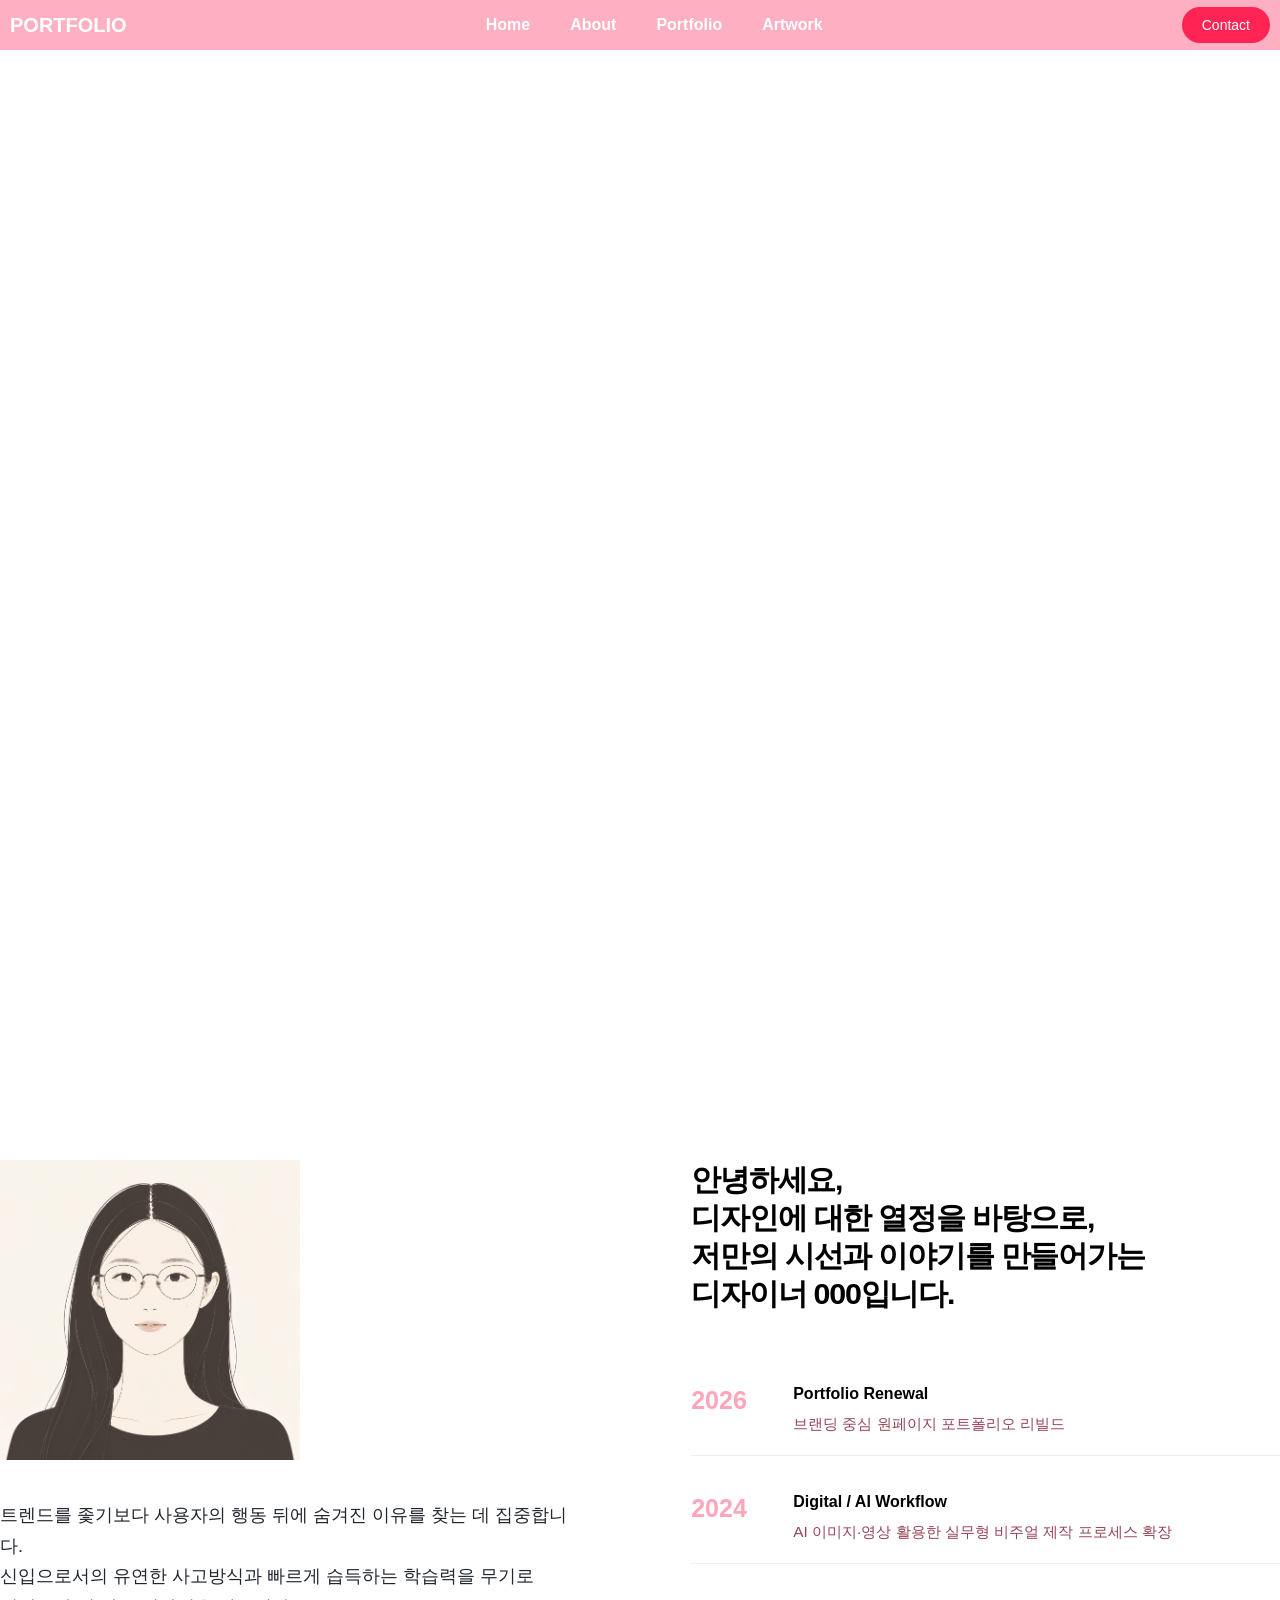
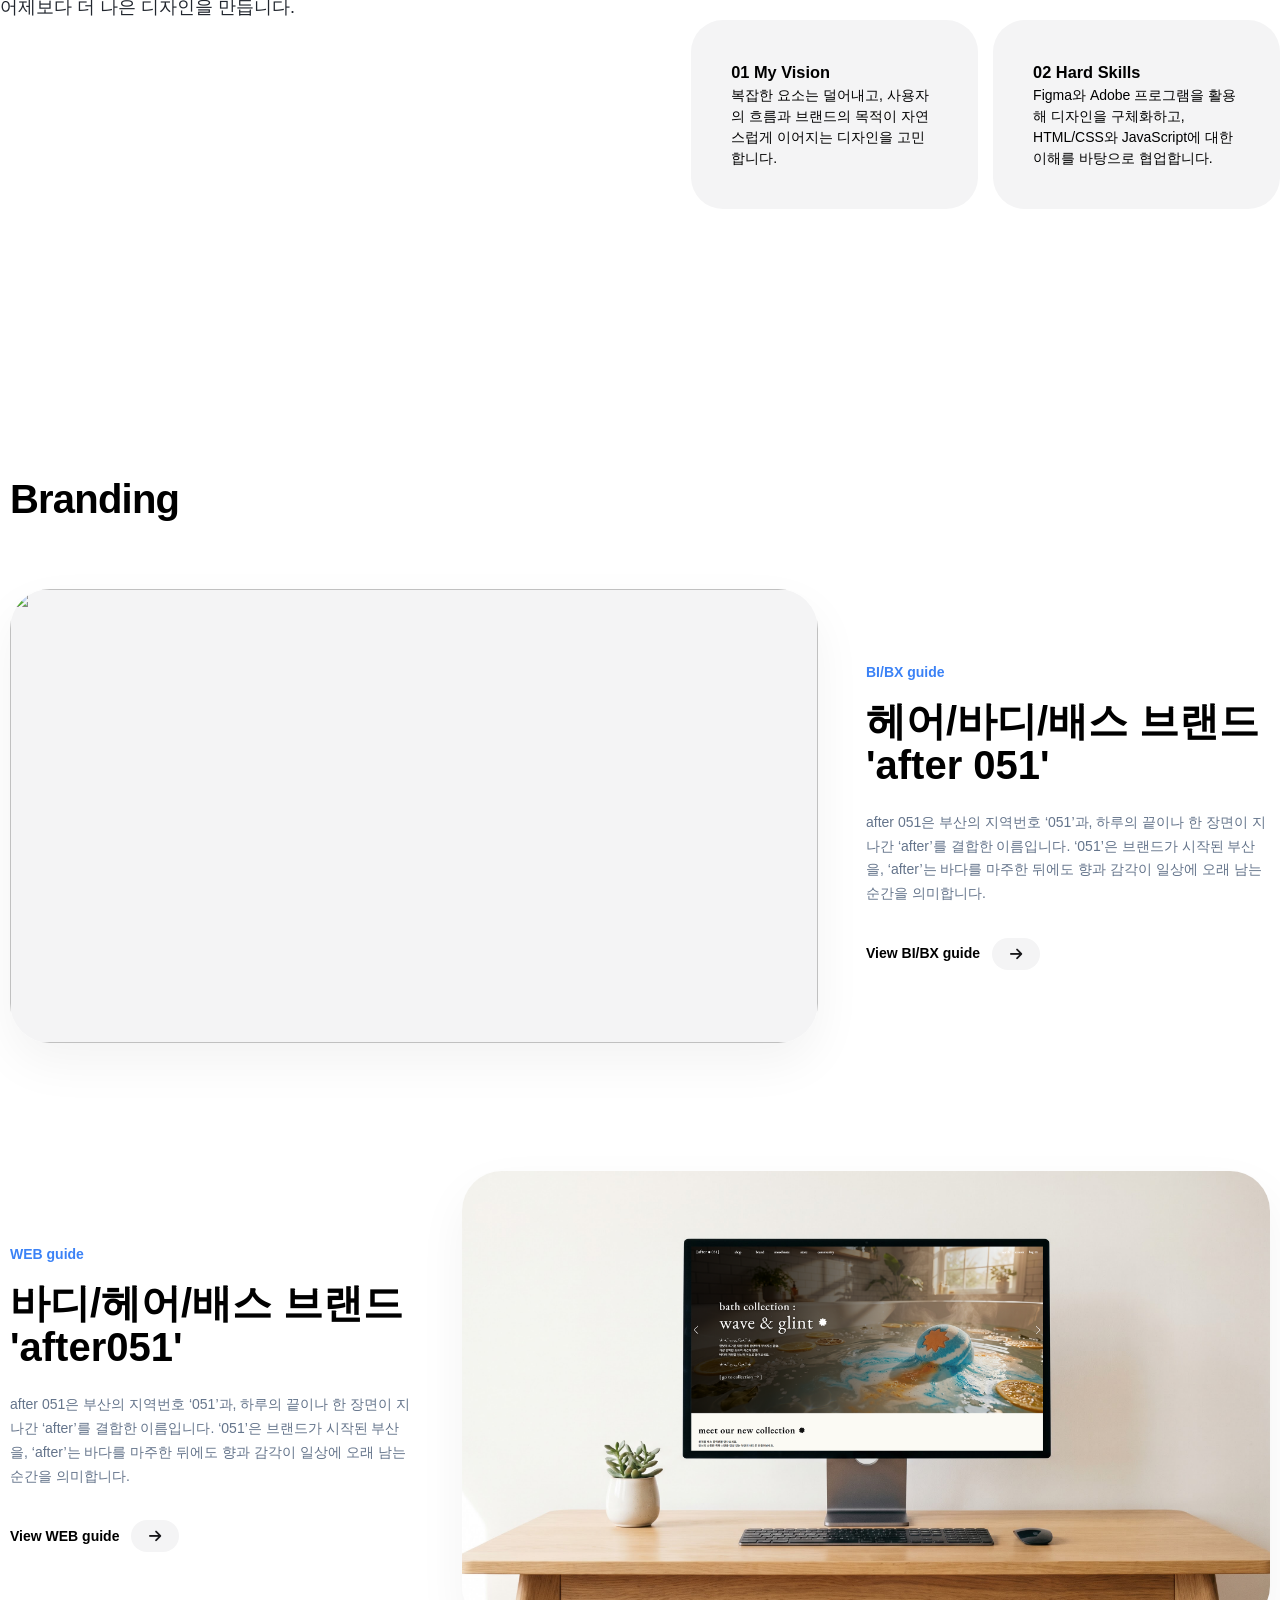
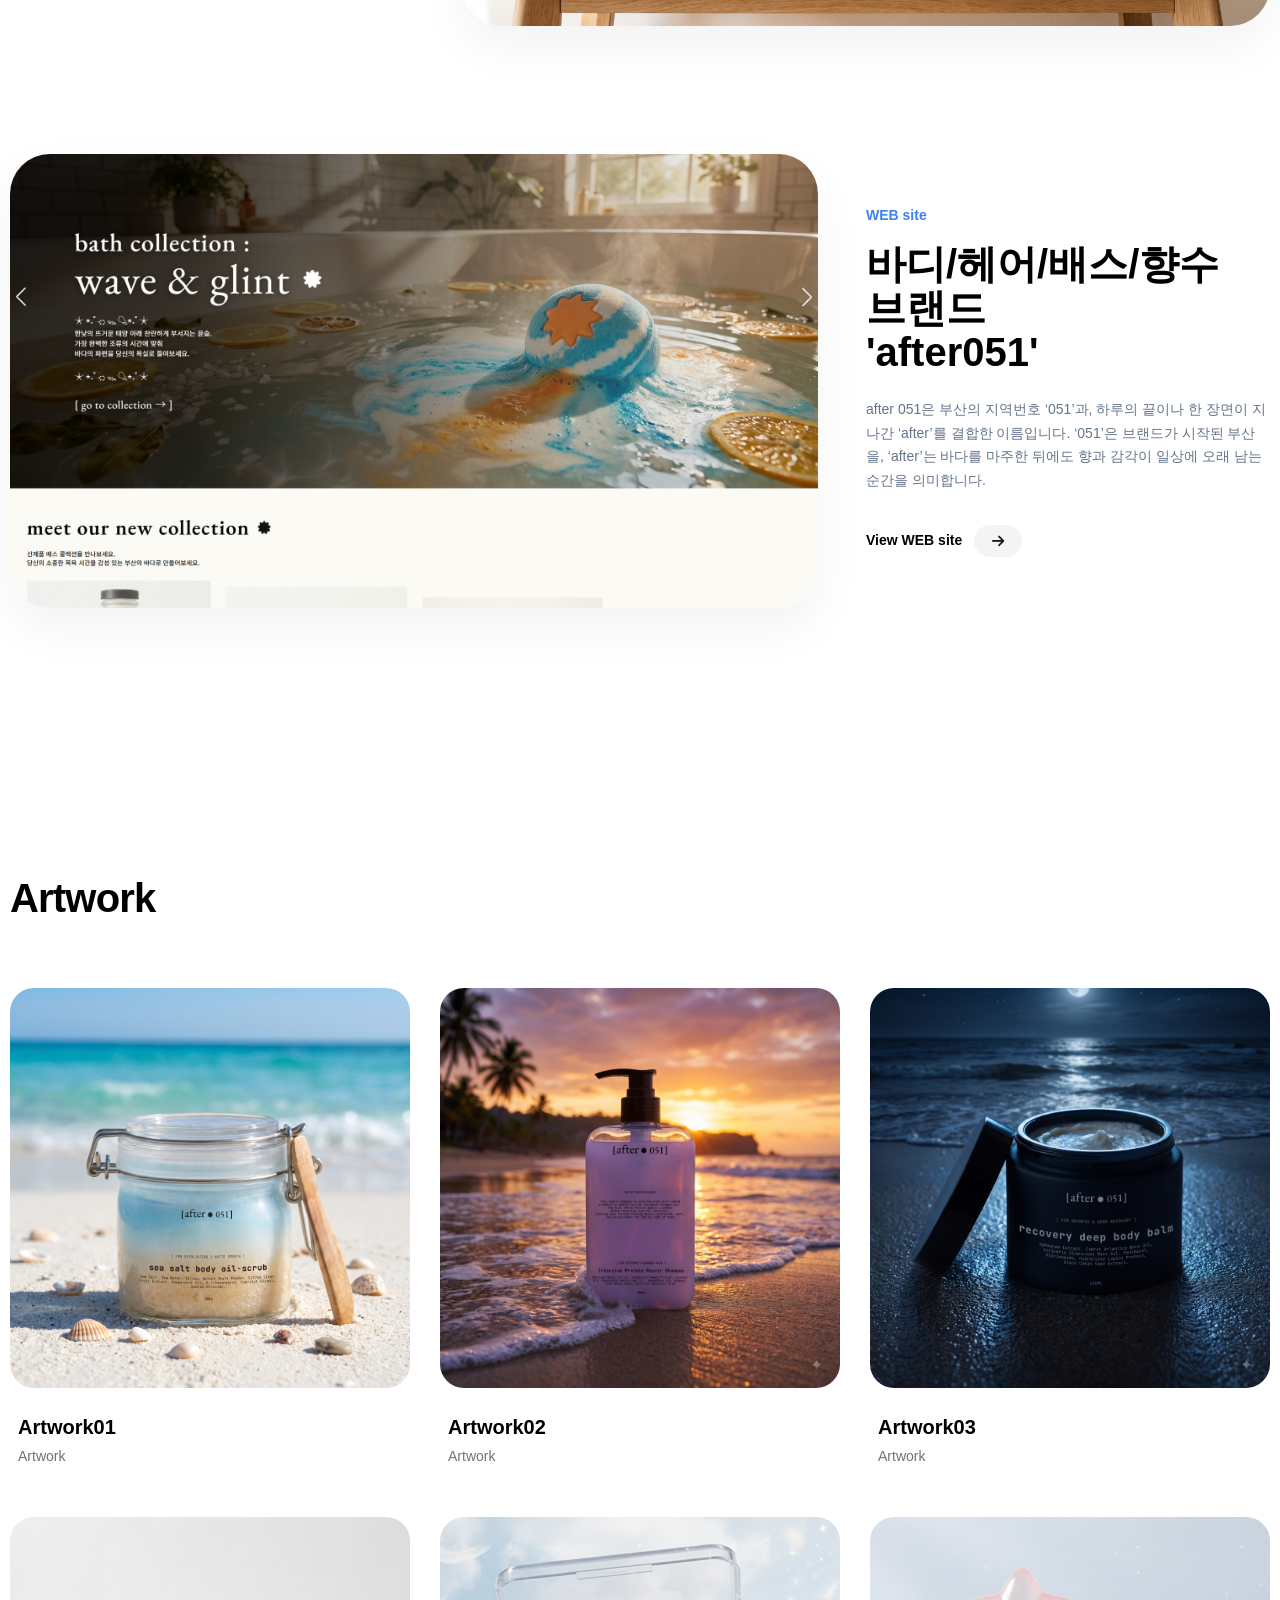
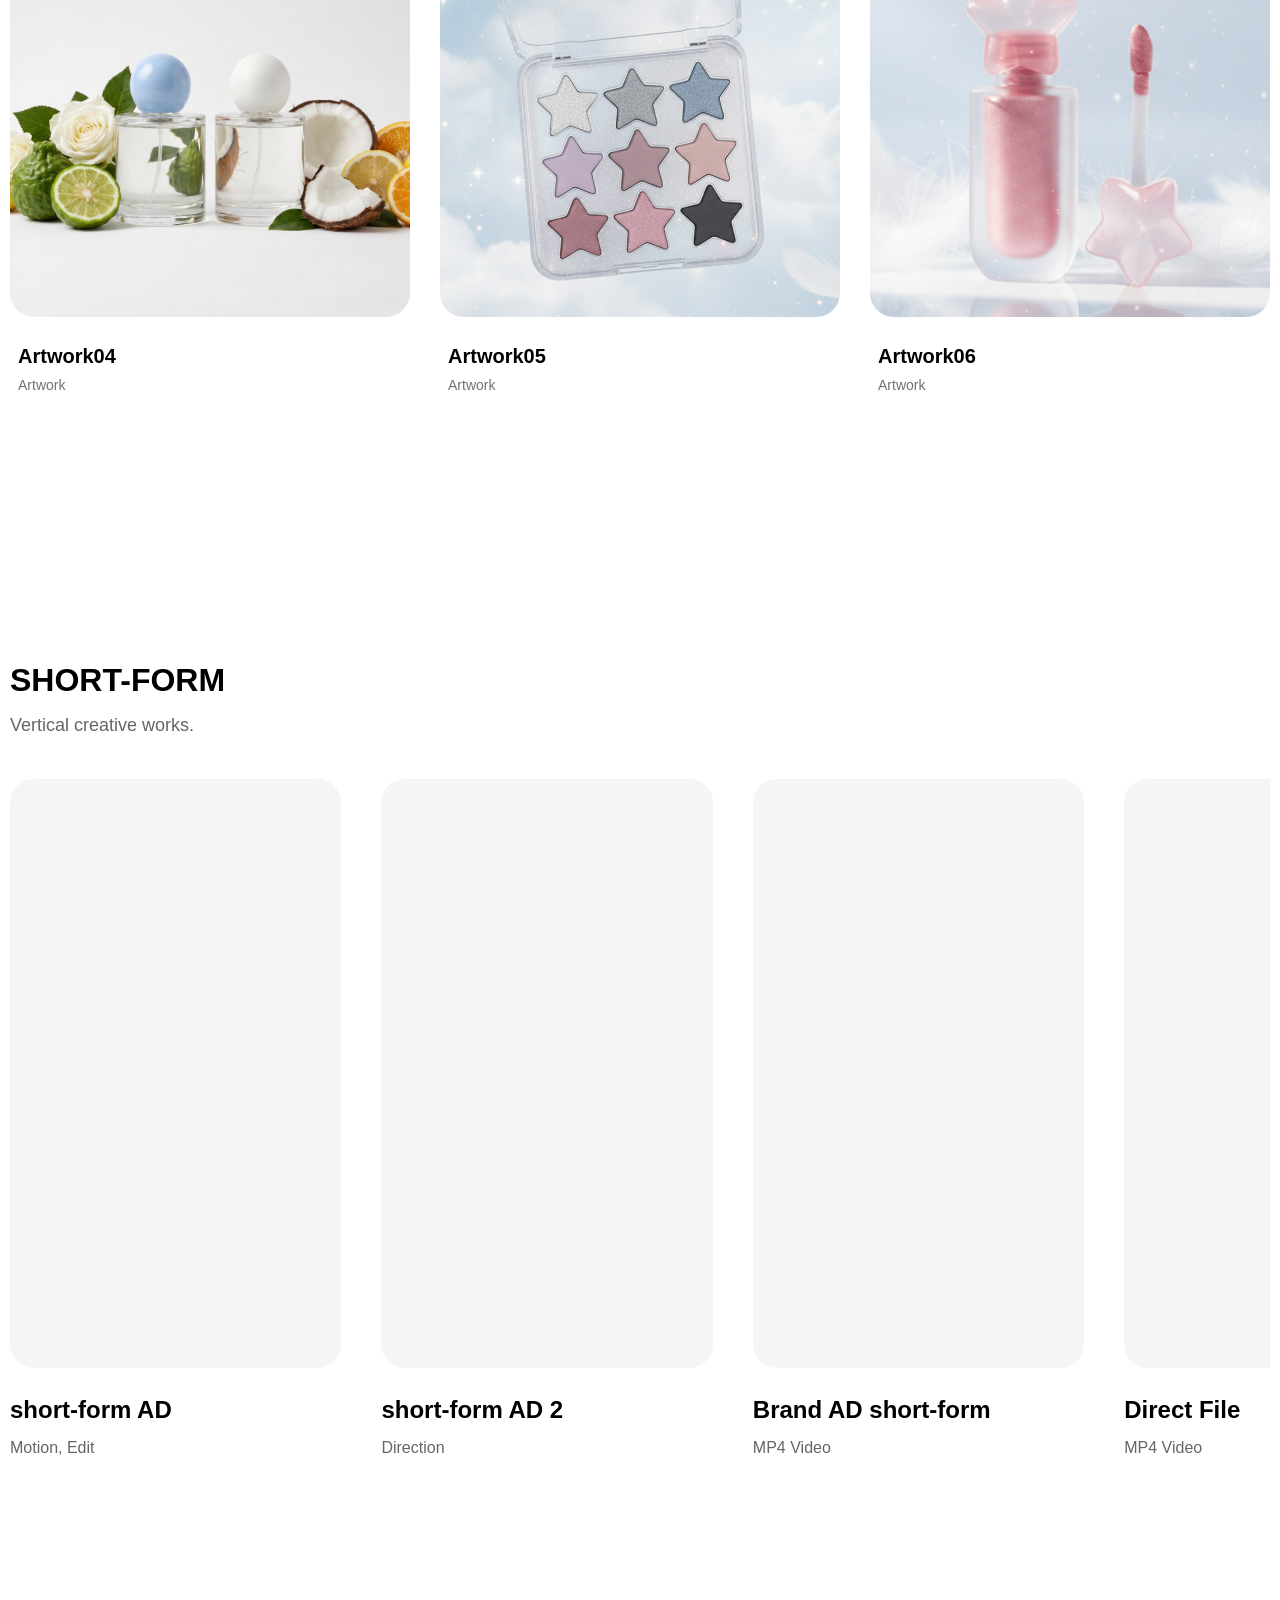
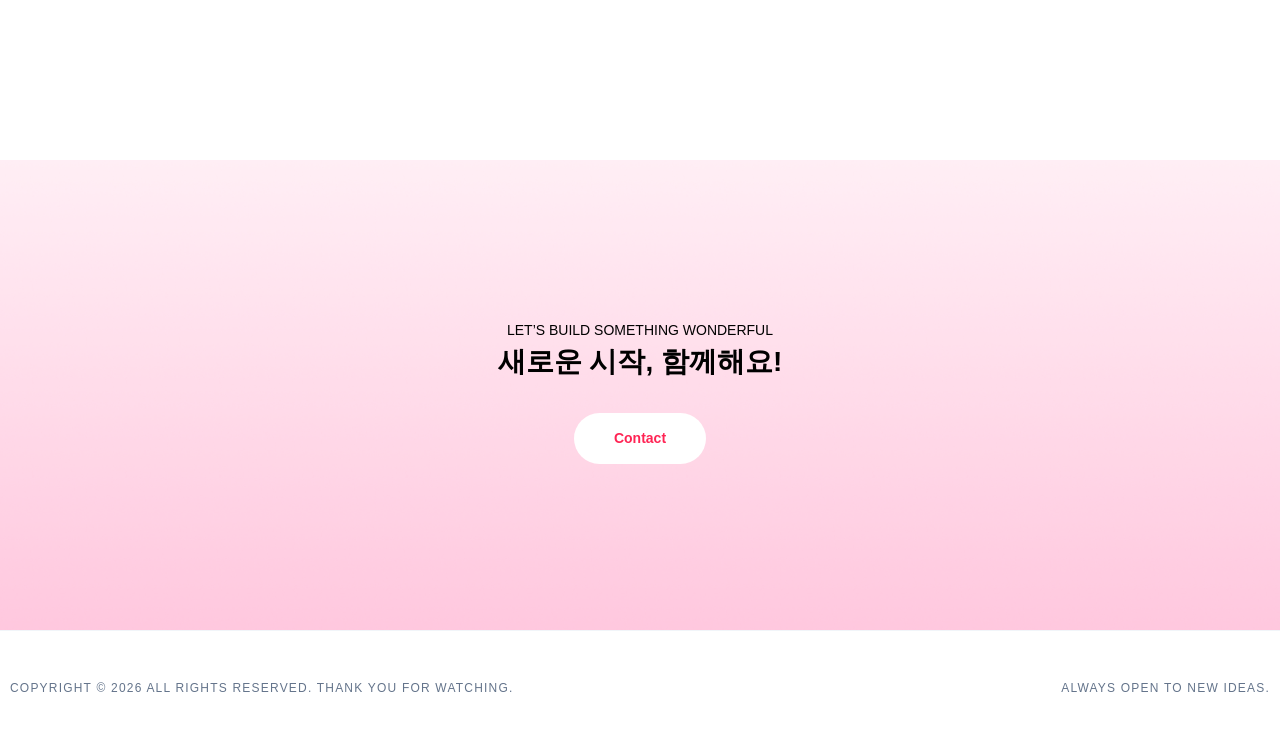
==== index.html @ 35b6b13a "0807-2" ====
<!DOCTYPE html>
<html lang="ko">

<head>
    <meta charset="UTF-8">
    <meta name="viewport" content="width=device-width, initial-scale=1.0">
    <title>Portfolio</title>

    <!-- CountUp -->
    <script src="https://cdnjs.cloudflare.com/ajax/libs/countup.js/2.6.2/countUp.umd.js"></script>

    <!-- Font Awesome for icons -->
    <link href="https://cdnjs.cloudflare.com/ajax/libs/font-awesome/6.0.0/css/all.min.css" rel="stylesheet">

    <!-- Swiper CSS -->
    <link rel="stylesheet" href="https://cdn.jsdelivr.net/npm/swiper@11/swiper-bundle.min.css" />

    <!-- AOS -->
    <link rel="stylesheet" href="https://unpkg.com/aos@next/dist/aos.css" />

    <link rel="stylesheet" href="css/style.css">

    <!-- favicon -->
    <link rel="shortcut icon" href="images/favicon.svg" type="image/x-icon">
</head>

<body>

    <!-- header -->
    <header>
        <div class="inner header_wrap">
            <div class="logo">PORTFOLIO</div>
            <nav>
                <ul>
                    <li><a href="#home">Home</a></li>
                    <li><a href="#about">About</a></li>
                    <li><a href="#projects">Portfolio</a></li>
                    <li><a href="#artwork">Artwork</a></li>
                </ul>
            </nav>
            <div class="contact-btn"><a href="#contact">Contact</a></div>
            <div class="menu-toggle" id="mobile-menu-btn">
                <span></span>
                <span></span>
                <span></span>
            </div>
        </div>
    </header>

    <!-- mobile nav -->
    <div class="mobile-nav" id="mobile-nav">
        <div class="mobile-close-btn" id="mobile-close-btn">X</div>
        <ul>
            <li><a href="#home">Home</a></li>
            <li><a href="#about">About</a></li>
            <li><a href="#projects">Portfolio</a></li>
            <li><a href="#artwork">Artwork</a></li>
            <li><a href="#contact">Contact</a></li>
        </ul>
    </div>

    <!-- main banner 영상 -->
    <main>
        <section class="main_banner">
            <video class="bg_video" src="./video/banner_video.mp4" autoplay muted loop playsinline></video>


        </section>
    </main>

    <div class="container">

        <!-- About -->
        <section id="about">
            <div class="grid-2">

                <!-- 왼쪽 -->
                <div class="about-left">
                    <div class="about-me">
                        <img src="./images/profilepic.png" alt="">
                    </div>

                    <p class="about-desc">
                        트렌드를 좇기보다 사용자의 행동 뒤에 숨겨진 이유를 찾는 데 집중합니다. <br>
                        신입으로서의 유연한 사고방식과 빠르게 습득하는 학습력을 무기로 <br>
                        어제보다 더 나은 디자인을 만듭니다.
                    </p>
                </div>

                <!-- 오른쪽 -->
                <div class="about-right">
                    <h3 class="about-title">
                        안녕하세요,<br>
                        디자인에 대한 열정을 바탕으로,<br>
                        저만의 시선과 이야기를 만들어가는<br>
                        디자이너 000입니다.
                    </h3>

                    <div class="timeline">
                        <div class="timeline-item">
                            <div class="timeline-year">2026</div>

                            <div class="timeline-role">
                                <strong>Portfolio Renewal</strong>
                                <span>브랜딩 중심 원페이지 포트폴리오 리빌드</span>
                            </div>
                        </div>

                        <div class="timeline-item">
                            <div class="timeline-year">2024</div>

                            <div class="timeline-role">
                                <strong>Digital / AI Workflow</strong>
                                <span>AI 이미지·영상 활용한 실무형 비주얼 제작 프로세스 확장</span>
                            </div>
                        </div>
                    </div>

                    <div class="info-card-wrap">
                        <article class="info-card">
                            <h3>
                                <span class="card-num">01</span>
                                My Vision
                            </h3>

                            <p>
                                복잡한 요소는 덜어내고, 사용자의 흐름과
                                브랜드의 목적이 자연스럽게 이어지는 디자인을 고민합니다.
                            </p>
                        </article>

                        <article class="info-card">
                            <h3>
                                <span class="card-num">02</span>
                                Hard Skills
                            </h3>

                            <p>
                                Figma와 Adobe 프로그램을 활용해 디자인을 구체화하고,
                                HTML/CSS와 JavaScript에 대한 이해를 바탕으로 협업합니다.
                            </p>
                        </article>
                    </div>

                </div>
            </div>
        </section>


        <!-- 프로젝트 -->
        <section id="projects">
            <div class="inner">
                <div class="title">
                    <h1>Branding</h1>
                </div>

                <div class="project-list">
                    <!-- Project 1 -->
                    <div class="project-item reveal" data-aos="fade-right">
                        <div class="project-thumb">
                            <div class="thumb-inner">
                                <!-- 프로젝트 썸네일 이미지/영상 -->
                                <!-- <img src="./images/bibx.png" alt="brand"> -->
                                <img src="./images/pdfsample.png" alt="">
                            </div>
                        </div>
                        <div class="project-info">
                            <span>BI/BX guide</span>
                            <h3>헤어/바디/배스 브랜드<br>'after 051'</h3>
                            <p>after 051은 부산의 지역번호 ‘051’과, 하루의 끝이나 한 장면이 지나간 ‘after’를 결합한 이름입니다.
                                ‘051’은 브랜드가 시작된 부산을, ‘after’는 바다를 마주한 뒤에도 향과 감각이 일상에 오래 남는 순간을 의미합니다.</p>
                            <a href="#" class="btn-view">
                                View BI/BX guide
                                <div class="arrow-button">
                                    <i class="fa-solid fa-arrow-right"></i>
                                </div>
                            </a>
                        </div>
                    </div>

                    <!-- Project 2 -->
                    <div class="project-item reverse reveal" data-aos="fade-left">
                        <div class="project-info">
                            <span>WEB guide</span>
                            <h3>바디/헤어/배스 브랜드<br>'after051'</h3>
                            <p>after 051은 부산의 지역번호 ‘051’과, 하루의 끝이나 한 장면이 지나간 ‘after’를 결합한 이름입니다.
                                ‘051’은 브랜드가 시작된 부산을, ‘after’는 바다를 마주한 뒤에도 향과 감각이 일상에 오래 남는 순간을 의미합니다.</p>
                            <a href="#" class="btn-view">
                                View WEB guide
                                <div class="arrow-button">
                                    <i class="fa-solid fa-arrow-right"></i>
                                </div>
                            </a>
                        </div>
                        <div class="project-thumb">
                            <div class="thumb-inner">
                                <!-- 프로젝트 썸네일 이미지 -->
                                <img src="./images/websample.png" alt="brand">
                            </div>
                        </div>
                    </div>

                    <!-- Project 3 -->
                    <div class="project-item reveal" data-aos="fade-right">
                        <div class="project-thumb">
                            <div class="thumb-inner">
                                <!-- 프로젝트 썸네일 이미지 -->
                                <img src="./images/websample2.png" alt="brand">
                            </div>
                        </div>
                        <div class="project-info">
                            <span>WEB site</span>
                            <h3>바디/헤어/배스/향수 브랜드<br>'after051'</h3>
                            <p>after 051은 부산의 지역번호 ‘051’과, 하루의 끝이나 한 장면이 지나간 ‘after’를 결합한 이름입니다.
                                ‘051’은 브랜드가 시작된 부산을, ‘after’는 바다를 마주한 뒤에도 향과 감각이 일상에 오래 남는 순간을 의미합니다.</p>
                            <a href="#" class="btn-view">
                                View WEB site
                                <div class="arrow-button">
                                    <i class="fa-solid fa-arrow-right"></i>
                                </div>
                            </a>
                        </div>
                    </div>
                </div>
            </div>
        </section>

        <!-- 아트워크 -->
        <section id="artwork">
            <div class="inner">
                <!-- title -->
                <div class="title">
                    <h1>Artwork</h1>
                </div>

                <!-- Portfolio Grid -->
                <div class="portfolio-grid" data-aos="fade-up">

                    <!-- Item 1: -->
                    <a href="#" class="portfolio-item">
                        <div class="card-visual" style="background: #f4f4f5;">
                            <!-- 아트웍 이미지 -->
                            <img src="./images/artwork1.jpeg" alt="">
                        </div>
                        <div class="card-info">
                            <div class="info-text">
                                <h3>Artwork01</h3>
                                <p>Artwork</p>
                            </div>
                            <!-- <div class="arrow-button">
                                <i class="fa-solid fa-arrow-right"></i>
                            </div> -->
                            <div class="skill-icon">
                            </div>
                        </div>
                    </a>

                    <!-- Item 2: -->
                    <a href="#" class="portfolio-item">
                        <div class="card-visual" style="background: #f4f4f5;">
                            <!-- 아트웍 이미지 -->
                            <img src="./images/artwork2.jpeg" alt="">
                        </div>
                        <div class="card-info">
                            <div class="info-text">
                                <h3>Artwork02</h3>
                                <p>Artwork</p>
                            </div>
                            <!-- <div class="arrow-button">
                                <i class="fa-solid fa-arrow-right"></i>
                            </div> -->
                            <div class="skill-icon">
                            </div>
                        </div>
                    </a>

                    <!-- Item 3: -->
                    <a href="#" class="portfolio-item">
                        <div class="card-visual" style="background: #f4f4f5;">
                            <!-- 아트웍 이미지 -->
                            <img src="./images/artwork3.jpeg" alt="">
                        </div>
                        <div class="card-info">
                            <div class="info-text">
                                <h3>Artwork03</h3>
                                <p>Artwork</p>
                            </div>
                            <!-- <div class="arrow-button">
                                <i class="fa-solid fa-arrow-right"></i>
                            </div> -->
                            <div class="skill-icon">
                            </div>
                        </div>
                    </a>

                    <!-- Item 4: Logotypes & Marks -->
                    <a href="#" class="portfolio-item">
                        <div class="card-visual" style="background: #f4f4f5;">
                            <!-- 아트웍 이미지 -->
                            <img src="./images/artwork4.jpeg" alt="">
                        </div>
                        <div class="card-info">
                            <div class="info-text">
                                <h3>Artwork04</h3>
                                <p>Artwork</p>
                            </div>
                            <!-- <div class="arrow-button">
                                <i class="fa-solid fa-arrow-right"></i>
                            </div> -->
                            <div class="skill-icon">
                            </div>
                        </div>
                    </a>

                    <!-- Item 5: Project 05 -->
                    <a href="#" class="portfolio-item">
                        <div class="card-visual" style="background: #f4f4f5;">
                            <!-- 아트웍 이미지 -->
                            <img src="./images/best02.jpg" alt="">
                        </div>
                        <div class="card-info">
                            <div class="info-text">
                                <h3>Artwork05</h3>
                                <p>Artwork</p>
                            </div>
                            <!-- <div class="arrow-button">
                                <i class="fa-solid fa-arrow-right"></i>
                            </div> -->
                            <div class="skill-icon">
                            </div>
                        </div>
                    </a>

                    <!-- Item 6: Project 06 -->
                    <a href="#" class="portfolio-item">
                        <div class="card-visual" style="background: #f4f4f5;">
                            <!-- 아트웍 이미지 -->
                            <img src="./images/best03.jpg" alt="">
                        </div>
                        <div class="card-info">
                            <div class="info-text">
                                <h3>Artwork06</h3>
                                <p>Artwork</p>
                            </div>
                            <!-- <div class="arrow-button">
                                <i class="fa-solid fa-arrow-right"></i>
                            </div> -->
                            <div class="skill-icon">
                            </div>
                        </div>
                    </a>
                </div>
            </div>
        </section>



        <!-- 비디오 모달 -->
        <div id="videoModal">
            <div class="modal-body" id="modalContainer">
                <div class="btn-close" onclick="closeModal()">CLOSE ×</div>
                <div id="videoPlayerArea"></div>
            </div>
        </div>

        <!-- 1. 쇼츠 슬라이더 -->
        <section class="slider-section">
            <div class="inner">
                <div class="slider-header">
                    <h3>Short-form</h3>
                    <p>Vertical creative works.</p>
                </div>

                <div class="swiper shortsSwiper" data-aos="fade-up">
                    <div class="swiper-wrapper">
                        <!-- 
                         data-video-url: 유튜브 주소 혹은 파일 경로 / 클릭 시 보이게 하기 위한 연결
                         data-video-type: 'vertical' (세로) 또는 'horizontal' (가로) 
                    -->
                        <div class="swiper-slide video-card" data-video-url="./video/live/shorts_1.mp4"
                            data-video-type="vertical">
                            <div class="thumbnail-box aspect-shorts">

                                <!-- 본인 작업 영상 -->
                                <video src="./video/live/shorts_1.mp4"></video>

                                <div class="play-overlay">
                                    <div class="play-circle shorts-play">
                                        <svg viewBox="0 0 24 24">
                                            <path d="M8 5v14l11-7z" />
                                        </svg>
                                    </div>
                                </div>
                            </div>
                            <div class="info-box">
                                <h4 class="card-title">short-form AD</h4>
                                <p class="card-desc">Motion, Edit</p>
                            </div>
                        </div>

                        <div class="swiper-slide video-card" data-video-url="./video/live/shorts_2.mp4"
                            data-video-type="vertical">
                            <div class="thumbnail-box aspect-shorts">

                                <!-- 본인 작업 영상 -->
                                <video src="./video/live/shorts_2.mp4"></video>

                                <div class="play-overlay">
                                    <div class="play-circle shorts-play">
                                        <svg viewBox="0 0 24 24">
                                            <path d="M8 5v14l11-7z" />
                                        </svg>
                                    </div>
                                </div>
                            </div>
                            <div class="info-box">
                                <h4 class="card-title">short-form AD 2</h4>
                                <p class="card-desc">Direction</p>
                            </div>
                        </div>

                        <div class="swiper-slide video-card" data-video-url="./video/live/shorts_3.mp4"
                            data-video-type="vertical">
                            <div class="thumbnail-box aspect-shorts">

                                <!-- 본인 작업 영상 -->
                                <video src="./video/live/shorts_3.mp4"></video>
                                <div class="play-overlay">
                                    <div class="play-circle shorts-play">
                                        <svg viewBox="0 0 24 24">
                                            <path d="M8 5v14l11-7z" />
                                        </svg>
                                    </div>
                                </div>
                            </div>
                            <div class="info-box">
                                <h4 class="card-title">Brand AD short-form</h4>
                                <p class="card-desc">MP4 Video</p>
                            </div>
                        </div>



                        <div class="swiper-slide video-card" data-video-url="./video/live/shorts_4.mp4"
                            data-video-type="vertical">
                            <div class="thumbnail-box aspect-shorts">

                                <!-- 본인 작업 영상 -->
                                <video src="./video/live/shorts_4.mp4"></video>
                                <div class="play-overlay">
                                    <div class="play-circle shorts-play">
                                        <svg viewBox="0 0 24 24">
                                            <path d="M8 5v14l11-7z" />
                                        </svg>
                                    </div>
                                </div>
                            </div>
                            <div class="info-box">
                                <h4 class="card-title">Direct File</h4>
                                <p class="card-desc">MP4 Video</p>
                            </div>
                        </div>
                    </div>
                    <div class="swiper-pagination"></div>
                </div>
            </div>
        </section>
</div>
        <!-- Contact Section -->
        <section id="contact">
            <div class="inner">
                <p class="contact-sub">LET’S BUILD SOMETHING WONDERFUL</p>
                <h2 class="contact-title">새로운 시작, 함께해요!</span></h2>
                <a href="mailto:designer@example.com" class="btn-contact">
                    <span>Contact</span>
                </a>
            </div>
        </section>

        <!-- Footer -->
        <footer>
            <div class="inner">
                <p>Copyright © 2026 All rights reserved. THANK YOU FOR WATCHING.</p>
                <p>Always Open to New Ideas.</p>
            </div>
        </footer>



        <!-- Swiper JS -->
        <script src="https://cdn.jsdelivr.net/npm/swiper@11/swiper-bundle.min.js"></script>

        <!-- AOS -->
        <script src="https://unpkg.com/aos@next/dist/aos.js"></script>

        <!-- js -->
        <script src="js/script.js"></script>

        <script>
            AOS.init();
        </script>

</body>

</html>
---- css/style.css ----
* {
    margin: 0;
    padding: 0;
    box-sizing: border-box;
}

a {
    text-decoration: none;
    color: inherit;
}

ul {
    list-style: none;
}

html {
    scroll-behavior: smooth;
}

body {
    font-family: Arial, sans-serif;
    font-size: 14px;
    line-height: 1.5;
}


/* ===== 공통 ===== */
.inner {
    width: 100%;
    max-width: 1800px;
    margin: 0 auto;
}

section {
    padding: 130px 0;
    /* overflow: hidden; */
}

.title {
    margin-bottom: 60px;
}

.title h1 {
    font-size: 2.5rem;
    font-weight: 700;
    letter-spacing: -0.02em;
    color: #000000;
}

.arrow-button {
    width: 48px;
    height: 32px;
    background-color: #f4f4f5;
    /* 밝은 배경용 버튼 색상 */
    border: none;
    border-radius: 20px;
    color: #18181b;
    display: flex;
    align-items: center;
    justify-content: center;
    cursor: pointer;
    transition: all 0.3s ease;
}

.portfolio-item:hover .arrow-button,
.arrow-button:hover {
    background-color: #18181b;
    color: #ffffff;
    transform: translateX(5px);
}


/* ===== header ===== */
header {
    position: fixed;
    top: 0;
    left: 0;
    width: 100%;
    height: 50px;
    z-index: 100;
    background: #ffafc2;
    backdrop-filter: blur(30px);
}

.header_wrap {
    display: flex;
    justify-content: space-between;
    align-items: center;
    height: 100%;
    color: #fff;
}

.logo {
    font-size: 20px;
    font-weight: bold;
}

nav ul {
    display: flex;
    gap: 40px;
    list-style: none;
}

nav a {
    color: #fff;
    text-decoration: none;
    font-size: 16px;
    font-weight: bold;
    transition: all 0.3s;
}

nav a.active,
nav a:hover {
    color: #ff2454;
}

.contact-btn a {
    background-color: #ff2454;
    border-radius: 50px;
    color: #fff;
    padding: 10px 20px;
}

.contact-btn a.active,
.contact-btn a:hover {
    background-color: #fff;
    color: #ff2454;
}

/* ===== mobile nav ===== */
.menu-toggle {
    display: none;
    flex-direction: column;
    gap: 6px;
    cursor: pointer;
    z-index: 2000;
}

.menu-toggle span {
    display: block;
    width: 28px;
    height: 2px;
    background: #fff;
    transition: 0.3s;
    transform-origin: center;
}

.mobile-nav {
    position: fixed;
    top: 0;
    right: -100%;
    width: 100%;
    height: 100vh;
    background: #fff;
    z-index: 1050;
    display: flex;
    flex-direction: column;
    justify-content: center;
    align-items: center;
    transition: 0.5s ease;
}

.mobile-nav.active {
    right: 0;
}

.mobile-close-btn {
    position: absolute;
    top: 20px;
    right: 20px;
    font-size: 40px;
    color: #111;
    cursor: pointer;
    padding: 10px;
    line-height: 1;
}

.mobile-nav ul {
    text-align: center;
}

.mobile-nav ul li {
    margin: 25px 0;
}

.mobile-nav ul li a {
    font-size: 32px;
    font-weight: 700;
}


/* ===== MAIN BANNER ===== */
main {
    min-height: 100vh;
}

.main_banner {
    padding: 0;
}

.bg_video {
    width: 100%;
}

/* .main_banner::after {
    content: "";
    position: absolute;
    width: 100%;
    height: 100%;
    background: #f4f4f5;
    top: 0;
    left: 0;
} */

.banner_content {
    position: relative;
    z-index: 1;
    height: 100%;

    display: flex;
    flex-direction: column;
    justify-content: flex-end;
    align-items: center;
    text-align: center;
}

.banner_content h1 {
    font-size: clamp(32px, 8vw, 80px);
    letter-spacing: clamp(2px, 1vw, 6px);
}


/* ===== container ===== */
.container {
    width: 100%;
    max-width: 1600px;
    margin: 130px auto;
}

/* About */
#about {
    background: #fff;
}

.grid-2 {
    display: grid;
    grid-template-columns: minmax(320px, 0.85fr) minmax(600px, 1.4fr);
    gap: clamp(60px, 8vw, 150px);
    align-items: start;
}

/* 왼쪽 */
.about-left {
    display: flex;
    flex-direction: column;
    align-items: flex-start;
}

.about-me {
    width: 300px;
    height: 300px;
    background-color: #f4f4f5;
    margin-bottom: 40px;
    overflow: hidden;
}

.about-me img,
.about-me video {
    display: block;
    width: 100%;
    height: 100%;
    object-fit: cover;
}

.about-desc {
    max-width: 620px;
    color: #21262e;
    font-size: 1.125rem;
    line-height: 1.7;
}

/* 오른쪽 */
.about-right {
    display: flex;
    flex-direction: column;
}

.about-title {
    font-size: clamp(1.9rem, 2.2vw, 2.6rem);
    font-weight: 900;
    line-height: 1.25;
    letter-spacing: -0.04em;
    margin-bottom: 50px;
}

.timeline {
    display: grid;
    gap: 14px;
    margin-bottom: 56px;
}

.timeline-item {
    display: grid;
    grid-template-columns: 84px 1fr;
    gap: 18px;
    padding: 20px 0;
    border-bottom: 1px solid rgba(17, 24, 39, 0.07);
}

.timeline-year {
    color: #ffa5b9;
    font-weight: 700;
    font-size: 25px;
}

.timeline-role strong {
    display: block;
    margin-bottom: 6px;
    font-size: 16px;
}

.timeline-role span {
    color: #964657;
    font-size: 0.96rem;
}

/* 카드 */
.info-card-wrap {
    display: grid;
    grid-template-columns: repeat(2, 1fr);
    gap: 15px;
}

.info-card {
    min-width: 0;
    background: #f4f4f5;
    padding: 40px;
    border-radius: 32px;
}

/* Projects */
.project-item+.project-item {
    margin-top: 128px;
}

.project-item {
    display: grid;
    grid-template-columns: 1fr;
    gap: 48px;
    align-items: center;
}

.project-thumb {
    border-radius: 40px;
    box-shadow: 0 20px 50px rgba(0, 0, 0, 0.05);
    overflow: hidden;
}

.thumb-inner {
    aspect-ratio: 16 / 9;
    background: #f4f4f5;
    border-radius: 32px;
    overflow: hidden;
}

.thumb-inner video {
    width: 100%;
    height: 100%;
    object-fit: cover;
}

.thumb-inner img {
    width: 100%;
    height: 100%;
    object-fit: cover;
    transition: transform 0.7s;
}

.project-thumb:hover img {
    transform: scale(1.05);
}

.project-info span {
    color: #3b82f6;
    font-weight: 700;
    font-size: 0.875rem;
}

.project-info h3 {
    font-size: 2.5rem;
    font-weight: 900;
    margin: 16px 0 24px;
    line-height: 1.1;
}

.project-info p {
    color: #64748b;
    margin-bottom: 32px;
    line-height: 1.7;
}

.btn-view {
    display: inline-flex;
    align-items: center;
    gap: 12px;
    font-weight: 700;
}

/* artwork */
.portfolio-grid {
    display: grid;
    grid-template-columns: 1fr;
    gap: 50px 30px;
}

.portfolio-item {
    text-decoration: none;
    color: inherit;
    display: block;
}

.card-visual {
    aspect-ratio: 1 / 1;
    border-radius: 24px;
    overflow: hidden;
    position: relative;
    display: flex;
    align-items: center;
    justify-content: center;
    transition: all 0.4s cubic-bezier(0.165, 0.84, 0.44, 1);
    background-color: #f4f4f5;
    /* 기본 카드 배경색 */
}

.card-visual img {
    display: block;
    width: 100%;
    height: 100%;
}

.portfolio-item:hover .card-visual {
    transform: translateY(-8px);
    box-shadow: 0 20px 40px rgba(0, 0, 0, 0.1);
}

.card-info {
    margin-top: 24px;
    display: flex;
    justify-content: space-between;
    align-items: center;
    padding: 0 8px;
}

.info-text h3 {
    font-size: 1.25rem;
    font-weight: 700;
    color: #000000;
}

.info-text p {
    font-size: 0.875rem;
    color: #71717a;
    margin-top: 4px;
    font-weight: 500;
}

.skill-icon {
    display: flex;
    align-items: center;
    gap: 0 8px;
}

.skill-icon img {
    display: block;
    width: 30px;
    height: 30px;
}

/* video */
/* Swiper */
.slider-section .swiper {
    width: 100%;
    padding-bottom: 20px;
}

.slider-header {
    margin-bottom: 40px;
}

.slider-header h3 {
    font-size: 32px;
    font-weight: 800;
    text-transform: uppercase;
}

.slider-header p {
    color: #666;
    font-size: 18px;
    margin-top: 8px;
}

.video-card {
    cursor: pointer;
    transition: transform 0.4s cubic-bezier(0.165, 0.84, 0.44, 1);
}

.video-card video {
    display: block;
    width: 100%;
    height: 100%;
    object-fit: cover;
}

.thumbnail-box {
    background-color: #f4f5f7;
    border-radius: 24px;
    overflow: hidden;
    position: relative;
    display: flex;
    align-items: center;
    justify-content: center;
}

.aspect-shorts {
    aspect-ratio: 9 / 16;
}

.aspect-wide {
    aspect-ratio: 16 / 9;
}

/* 호버 시 재생 아이콘 */
.play-overlay {
    position: absolute;
    inset: 0;
    background-color: rgba(0, 0, 0, 0.15);
    display: flex;
    align-items: center;
    justify-content: center;
    opacity: 0;
    transition: opacity 0.3s ease;
}

.video-card:hover .play-overlay {
    opacity: 1;
}

.play-circle {
    background-color: #fff;
    border-radius: 50%;
    display: flex;
    align-items: center;
    justify-content: center;
    box-shadow: 0 10px 30px rgba(0, 0, 0, 0.2);
    transition: transform 0.3s ease;
}

.video-card:hover .play-circle {
    transform: scale(1.15);
}

.play-circle svg {
    fill: #000;
}

.shorts-play {
    width: 50px;
    height: 50px;
}

.shorts-play svg {
    width: 20px;
    height: 20px;
    margin-left: 3px;
}

.wide-play {
    width: 80px;
    height: 80px;
}

.wide-play svg {
    width: 32px;
    height: 32px;
    margin-left: 5px;
}

.info-box {
    margin-top: 24px;
}

.card-title {
    font-size: 24px;
    font-weight: 800;
    margin-bottom: 8px;
}

.card-desc {
    color: #666;
    font-size: 16px;
    margin-bottom: 20px;
}

/* 비디오 모달 */
#videoModal {
    display: none;
    position: fixed;
    inset: 0;
    background: rgba(0, 0, 0, 0.95);
    z-index: 9999;
    align-items: center;
    justify-content: center;
    opacity: 0;
    transition: opacity 0.3s ease;
}

#videoModal.show {
    display: flex;
    opacity: 1;
}

.modal-body {
    position: relative;
    width: 90%;
    max-width: 1200px;
    aspect-ratio: 16 / 9;
}

.modal-body.vertical {
    max-width: 450px;
    aspect-ratio: 9 / 16;
}

.btn-close {
    position: absolute;
    top: -40px;
    right: 0;
    color: #fff;
    cursor: pointer;
    font-weight: 700;
    font-size: 14px;
}

/* 비디오 플레이어 영역 내부 요소 사이즈 강제 조절 */
#videoPlayerArea {
    width: 100%;
    height: 100%;
    display: flex;
    align-items: center;
    justify-content: center;
    background: #000;
    border-radius: 12px;
    overflow: hidden;
}

#videoPlayerArea iframe,
#videoPlayerArea video {
    width: 100%;
    height: 100%;
    max-height: 100%;
    object-fit: contain;
    /* 비율 유지하며 컨테이너 안에 맞춤 */
    border: none;
}

/* Swiper 커스텀 페이지네이션 */
.slider-section .swiper-pagination {
    bottom: var(--swiper-pagination-bottom, -20px);
}

.slider-section .swiper-pagination-bullet {
    background: #e5e7eb;
    opacity: 1;
}

.slider-section .swiper-pagination-bullet-active {
    background: #2563eb;
    width: 30px;
    border-radius: 4px;
    transition: width 0.3s;
}


/* ===== Contact ===== */
#contact {
    padding: 160px 0;
    text-align: center;
    /* background-color: #f4f4f5; */
    background: url(../images/Rectangle\ 61.png) no-repeat center/cover;
}

.btn-contact {
    display: inline-block;
    margin-top: 30px;
    padding: 15px 40px;
    background: #fff;
    color: #ff2454;
    border-radius: 50px;
    font-weight: 700;
    position: relative;
    overflow: hidden;
    z-index: 0;
}

.btn-contact::before {
    content: '';
    position: absolute;
    bottom: 0;
    left: 0;
    width: 100%;
    height: 0%;
    background: #ff2454;
    transition: height 0.3s;
    z-index: -1;
}

.btn-contact:hover::before {
    height: 100%;
}

.contact-title {
    font-size: 28px;
}

.btn-contact:hover {
    color: #fff;
}


/* ===== Footer ===== */
footer {
    padding: 48px 0;
    border-top: 1px solid #f1f5f9;
    background: #fff;
}

footer .inner {
    display: flex;
    flex-direction: column;
    align-items: center;
    justify-content: space-between;
    gap: 16px;
    color: #64748b;
    font-size: 0.75rem;
    letter-spacing: 0.1em;
    text-transform: uppercase;
}



/* ===== 반응형 ===== */
/* min-width */
@media (min-width: 640px) {
    .cert-grid {
        grid-template-columns: 1fr 1fr;
    }
}

@media (min-width: 768px) {

    .project-header {
        flex-direction: row;
    }

    .portfolio-grid {
        grid-template-columns: repeat(2, 1fr);
    }

    footer .inner {
        flex-direction: row;
    }

}

@media (min-width: 1024px) {
    .inner {
        padding: 0 10px;
    }

    .project-item {
        grid-template-columns: 8fr 4fr;
    }

    .project-item.reverse {
        grid-template-columns: 4fr 8fr;
    }

    .portfolio-grid {
        grid-template-columns: repeat(3, 1fr);
    }

    .grid-2 {
        grid-template-columns: 1fr 1fr;
    }

}


/* max-width */
@media(max-width:1200px) {
    .info-card-wrap {
        flex-wrap: wrap;
    }

    .info-card {
        width: 100%;
    }

}

@media(max-width:1024px) {
    .inner {
        padding: 0 40px;
    }

    .stats {
        grid-template-columns: repeat(2, 1fr);
        gap: 40px;
    }

}

@media (max-width: 768px) {

    header {
        height: 60px;
    }

    nav,
    .contact-btn {
        display: none;
    }

    nav ul {
        gap: 20px;
    }

    .menu-toggle {
        display: flex;
    }

    .menu-toggle.active span:nth-child(1) {
        transform: translateY(8px) rotate(45deg);
    }

    .menu-toggle.active span:nth-child(2) {
        opacity: 0;
    }

    .menu-toggle.active span:nth-child(3) {
        transform: translateY(-8px) rotate(-45deg);
    }

    .main_banner {
        padding-top: 60px;
    }

    .inner {
        padding: 0 20px;
    }

    .stats {
        grid-template-columns: 1fr;
        gap: 25px;
        margin-top: 40px;
    }

    .container {
        padding: 0 24px;
    }

    .about-title,
    .project-info h3,
    .title h1,
    .main-title,
    .slider-header h3 {
        font-size: 35px;
    }

    .about-desc {
        font-size: 16px;
    }

    .card-title {
        font-size: 20px;
    }

    .slider-section .swiper-pagination {
        bottom: var(--swiper-pagination-bottom, -3px);
    }

}

@media(max-width:480px) {

    .banner_content h1 {
        font-size: 28px;
    }

    .stat strong {
        font-size: 22px;
    }

}
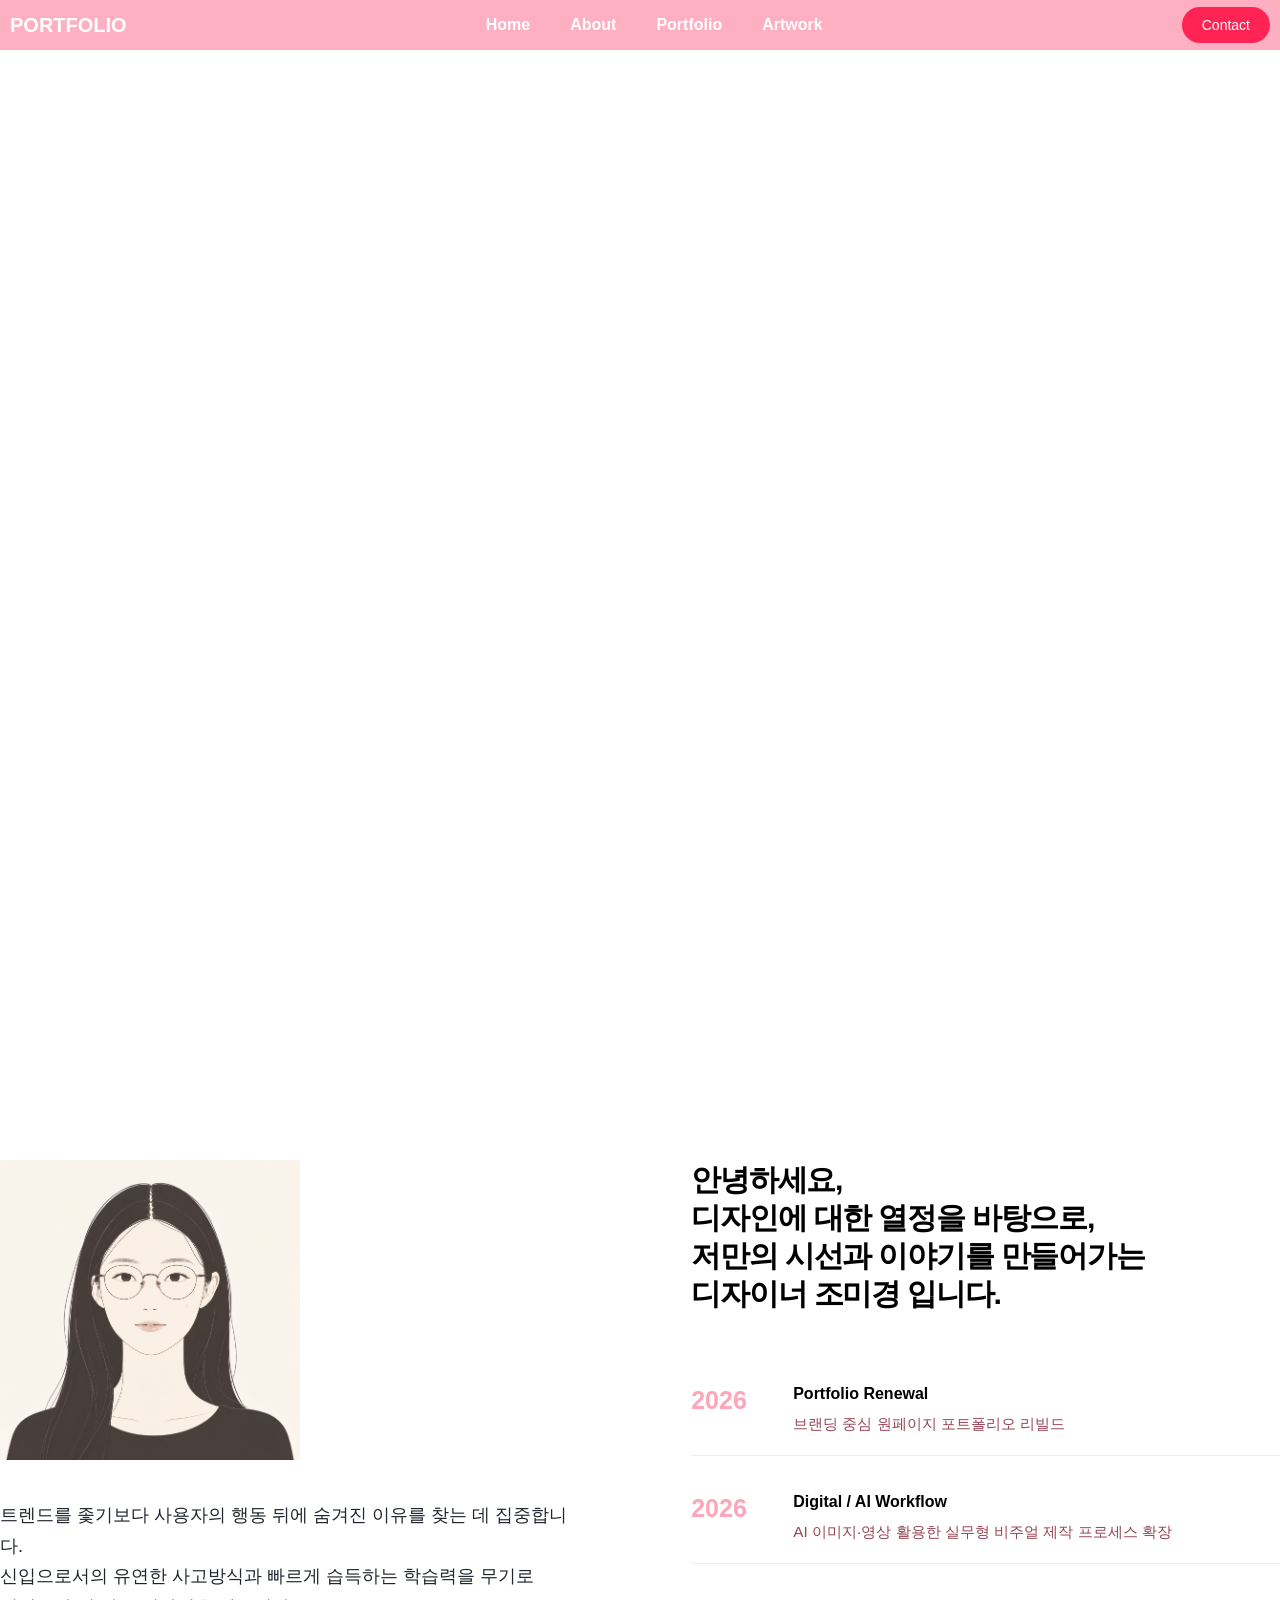
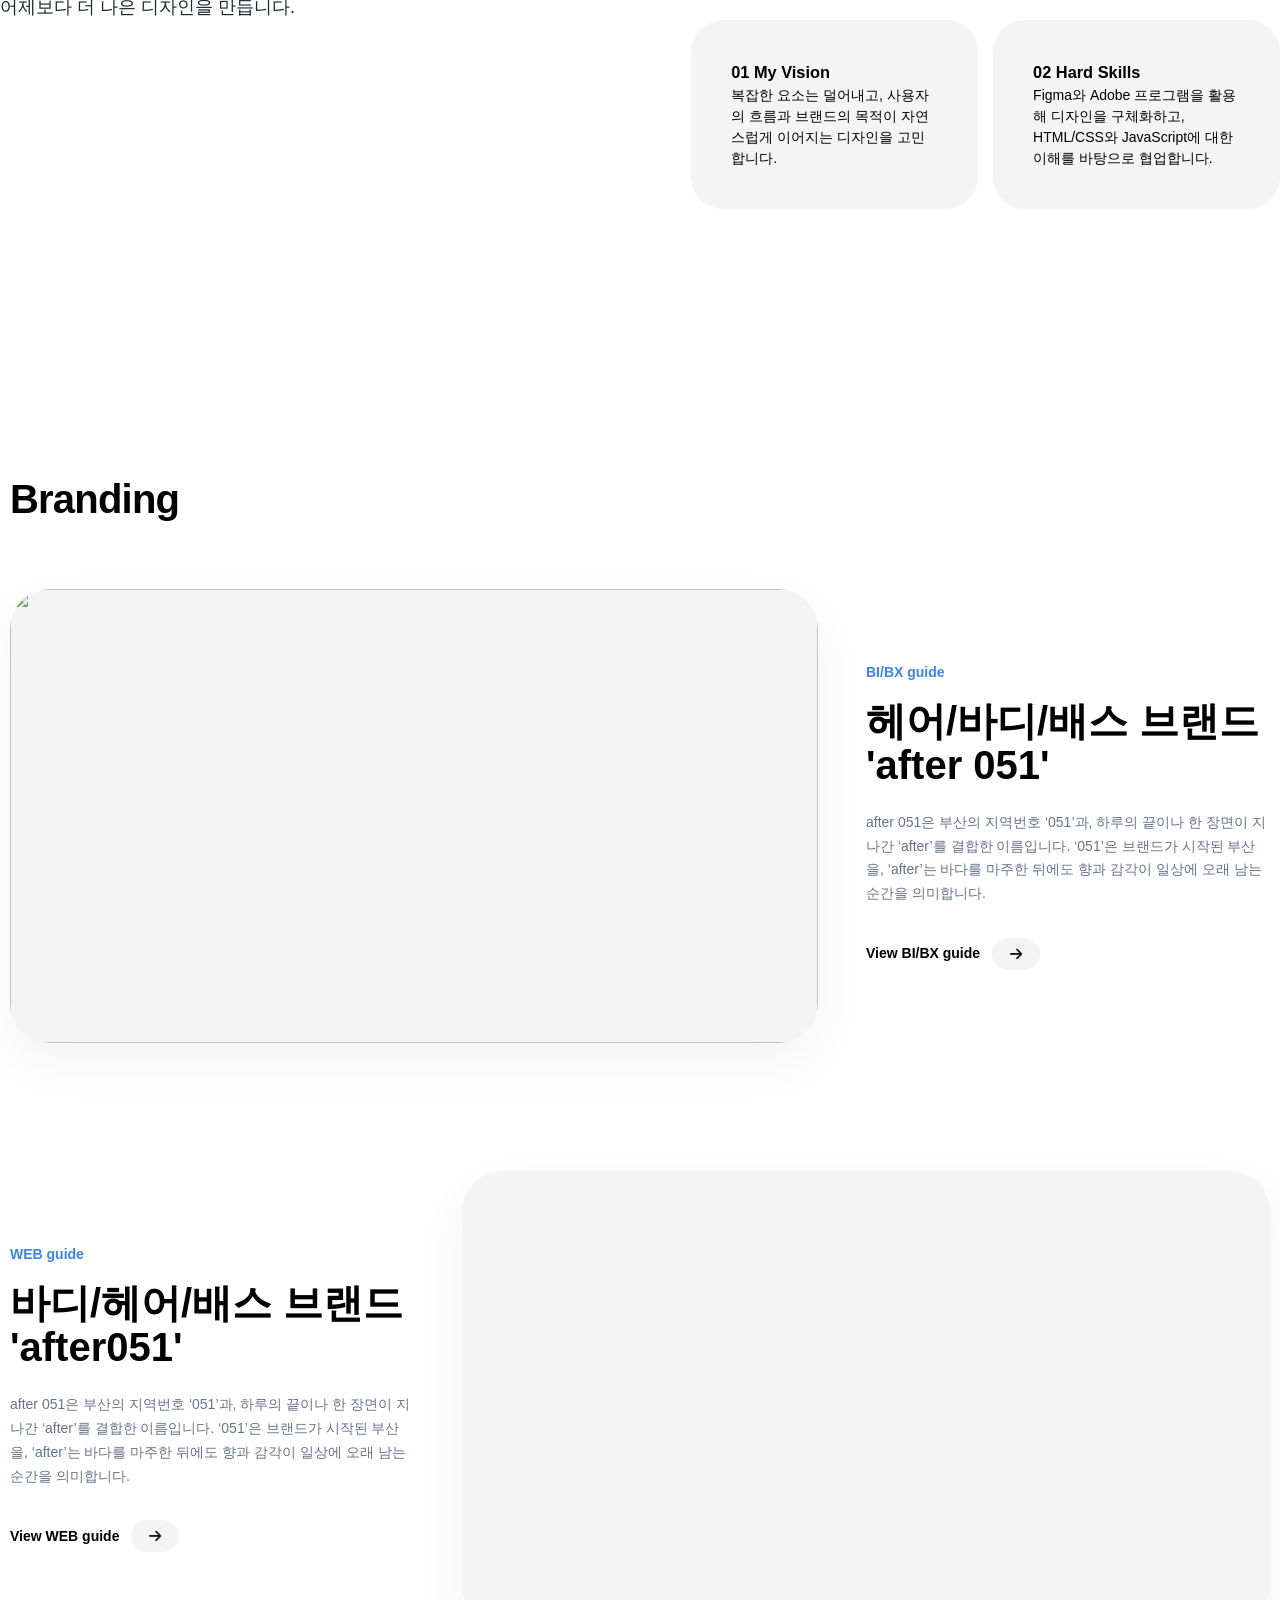
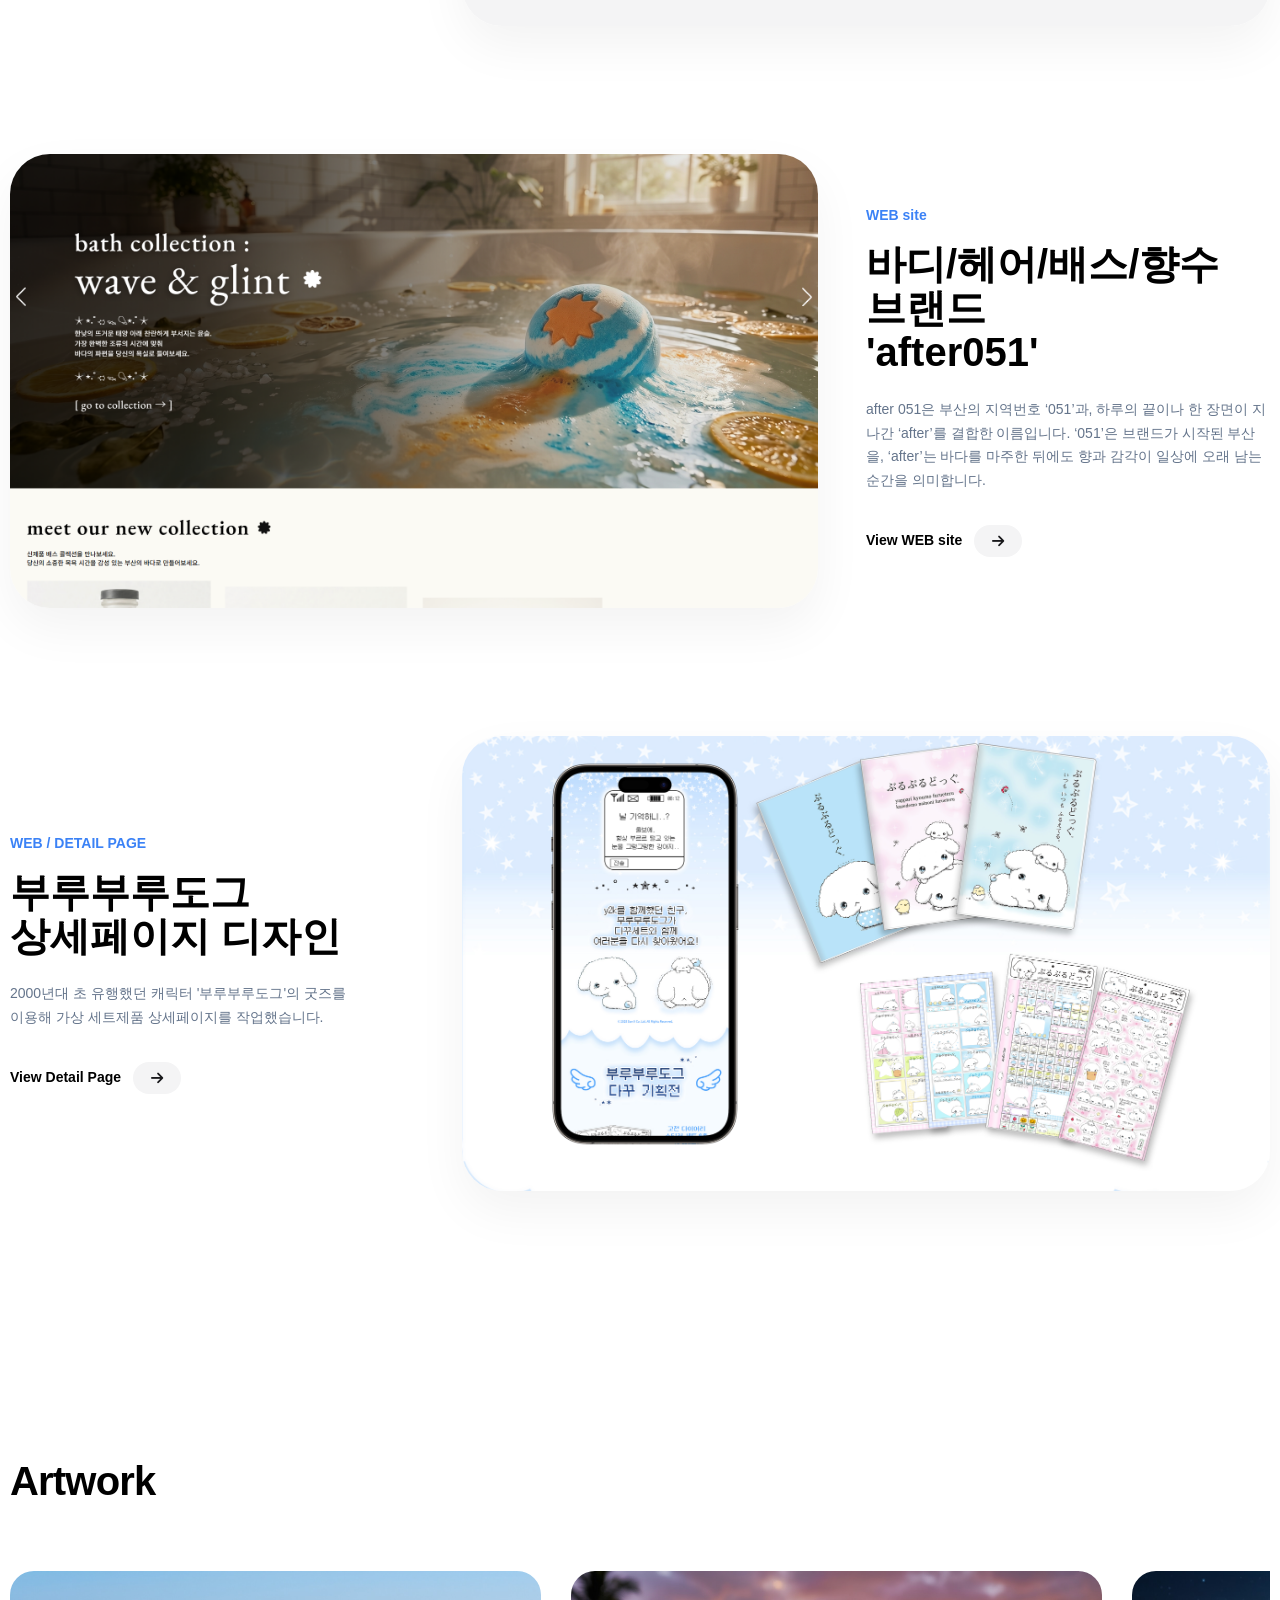
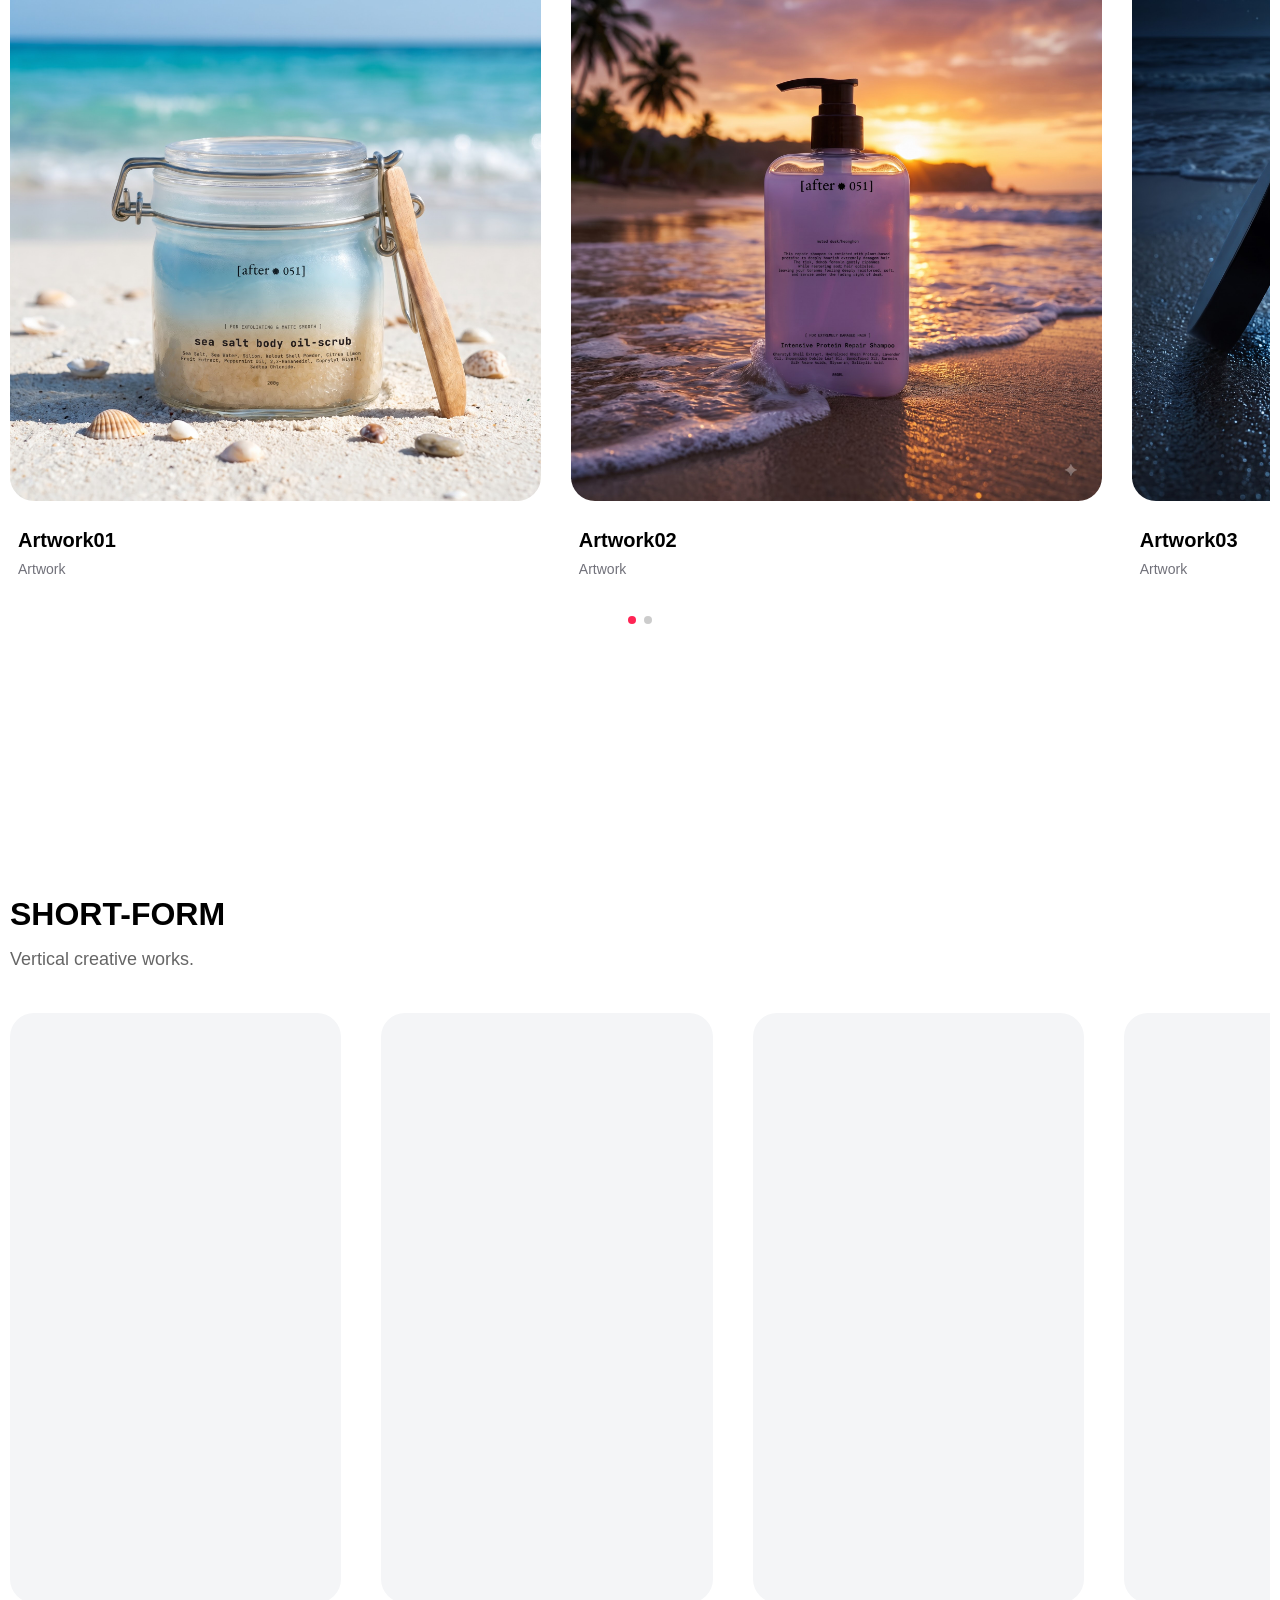
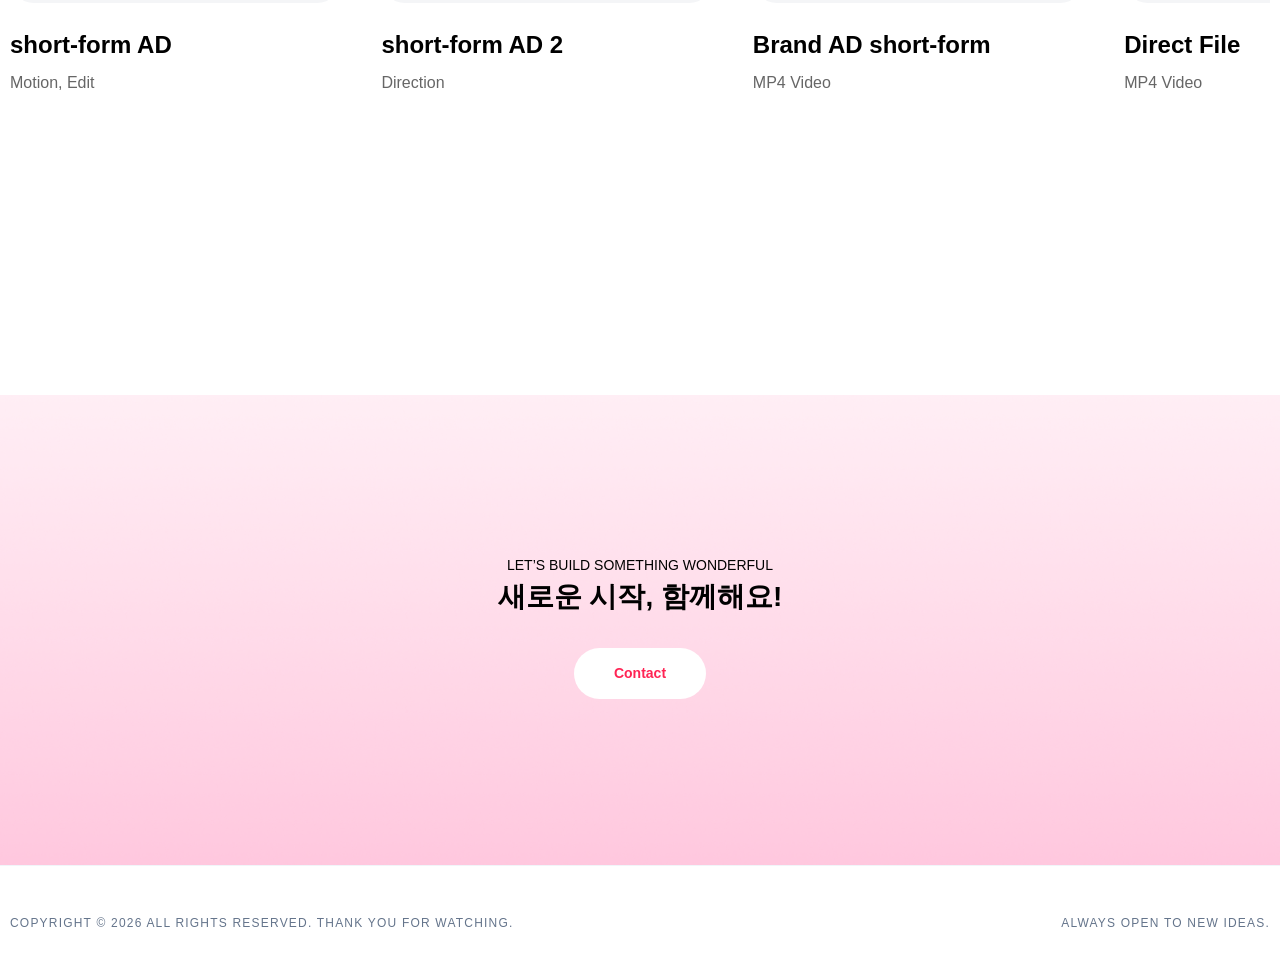
==== commit 3d64c90c: "0810" ====
--- a/index.html
+++ b/index.html
@@ -6,9 +6,6 @@
     <meta name="viewport" content="width=device-width, initial-scale=1.0">
     <title>Portfolio</title>
 
-    <!-- CountUp -->
-    <script src="https://cdnjs.cloudflare.com/ajax/libs/countup.js/2.6.2/countUp.umd.js"></script>
-
     <!-- Font Awesome for icons -->
     <link href="https://cdnjs.cloudflare.com/ajax/libs/font-awesome/6.0.0/css/all.min.css" rel="stylesheet">
 
@@ -21,7 +18,7 @@
     <link rel="stylesheet" href="css/style.css">
 
     <!-- favicon -->
-    <link rel="shortcut icon" href="images/favicon.svg" type="image/x-icon">
+    <link rel="shortcut icon" href="images/Asset 4.svg" type="image/x-icon">
 </head>
 
 <body>
@@ -93,7 +90,7 @@
                         안녕하세요,<br>
                         디자인에 대한 열정을 바탕으로,<br>
                         저만의 시선과 이야기를 만들어가는<br>
-                        디자이너 000입니다.
+                        디자이너 조미경 입니다.
                     </h3>
 
                     <div class="timeline">
@@ -107,7 +104,7 @@
                         </div>
 
                         <div class="timeline-item">
-                            <div class="timeline-year">2024</div>
+                            <div class="timeline-year">2026</div>
 
                             <div class="timeline-role">
                                 <strong>Digital / AI Workflow</strong>
@@ -161,7 +158,7 @@
                             <div class="thumb-inner">
                                 <!-- 프로젝트 썸네일 이미지/영상 -->
                                 <!-- <img src="./images/bibx.png" alt="brand"> -->
-                                <img src="./images/pdfsample.png" alt="">
+                                <img src="./images/bxbiguide.png" alt="">
                             </div>
                         </div>
                         <div class="project-info">
@@ -169,7 +166,7 @@
                             <h3>헤어/바디/배스 브랜드<br>'after 051'</h3>
                             <p>after 051은 부산의 지역번호 ‘051’과, 하루의 끝이나 한 장면이 지나간 ‘after’를 결합한 이름입니다.
                                 ‘051’은 브랜드가 시작된 부산을, ‘after’는 바다를 마주한 뒤에도 향과 감각이 일상에 오래 남는 순간을 의미합니다.</p>
-                            <a href="#" class="btn-view">
+                            <a href="./pdf/after_051-part-2.pdf" class="btn-view">
                                 View BI/BX guide
                                 <div class="arrow-button">
                                     <i class="fa-solid fa-arrow-right"></i>
@@ -195,7 +192,7 @@
                         <div class="project-thumb">
                             <div class="thumb-inner">
                                 <!-- 프로젝트 썸네일 이미지 -->
-                                <img src="./images/websample.png" alt="brand">
+                                <video src="./video/website.mp4" autoplay muted loop playsinline></video>
                             </div>
                         </div>
                     </div>
@@ -212,8 +209,9 @@
                             <span>WEB site</span>
                             <h3>바디/헤어/배스/향수 브랜드<br>'after051'</h3>
                             <p>after 051은 부산의 지역번호 ‘051’과, 하루의 끝이나 한 장면이 지나간 ‘after’를 결합한 이름입니다.
-                                ‘051’은 브랜드가 시작된 부산을, ‘after’는 바다를 마주한 뒤에도 향과 감각이 일상에 오래 남는 순간을 의미합니다.</p>
-                            <a href="#" class="btn-view">
+                                ‘051’은 브랜드가 시작된 부산을, ‘after’는 바다를 마주한 뒤에도 향과 감각이 일상에 오래 남는 순간을 의미합니다.
+                            </p>
+                            <a href="https://bbgns.github.io/after_051/" class="btn-view">
                                 View WEB site
                                 <div class="arrow-button">
                                     <i class="fa-solid fa-arrow-right"></i>
@@ -221,139 +219,110 @@
                             </a>
                         </div>
                     </div>
+
+
+                    <!-- Project 4 : 부루부루도그 상세페이지 -->
+                    <div class="project-item reverse reveal" data-aos="fade-left">
+                        <div class="project-info">
+
+                            <span>WEB / DETAIL PAGE</span>
+                            <h3>부루부루도그<br>상세페이지 디자인</h3>
+                            <p>
+                                2000년대 초 유행했던 캐릭터 '부루부루도그'의 굿즈를 <br>이용해 가상 세트제품 상세페이지를 작업했습니다.
+                            </p>
+                            <a href="#" class="btn-view" id="openBuruburuFigma" aria-haspopup="dialog">
+                                View Detail Page
+                                <div class="arrow-button">
+                                    <i class="fa-solid fa-arrow-right"></i>
+                                </div>
+                            </a>
+                        </div>
+                        <div class="project-thumb">
+                            <div class="thumb-inner">
+                                <!-- 프로젝트 썸네일 이미지 -->
+                                <img src="./images/detailpage.jpg" alt="brand">
+                            </div>
+                        </div>
+
+                    </div>
                 </div>
             </div>
         </section>
 
-        <!-- 아트워크 -->
         <section id="artwork">
             <div class="inner">
-                <!-- title -->
+
                 <div class="title">
                     <h1>Artwork</h1>
                 </div>
 
-                <!-- Portfolio Grid -->
-                <div class="portfolio-grid" data-aos="fade-up">
-
-                    <!-- Item 1: -->
-                    <a href="#" class="portfolio-item">
-                        <div class="card-visual" style="background: #f4f4f5;">
-                            <!-- 아트웍 이미지 -->
-                            <img src="./images/artwork1.jpeg" alt="">
-                        </div>
-                        <div class="card-info">
-                            <div class="info-text">
-                                <h3>Artwork01</h3>
-                                <p>Artwork</p>
-                            </div>
-                            <!-- <div class="arrow-button">
-                                <i class="fa-solid fa-arrow-right"></i>
-                            </div> -->
-                            <div class="skill-icon">
-                            </div>
-                        </div>
-                    </a>
-
-                    <!-- Item 2: -->
-                    <a href="#" class="portfolio-item">
-                        <div class="card-visual" style="background: #f4f4f5;">
-                            <!-- 아트웍 이미지 -->
-                            <img src="./images/artwork2.jpeg" alt="">
-                        </div>
-                        <div class="card-info">
-                            <div class="info-text">
-                                <h3>Artwork02</h3>
-                                <p>Artwork</p>
-                            </div>
-                            <!-- <div class="arrow-button">
-                                <i class="fa-solid fa-arrow-right"></i>
-                            </div> -->
-                            <div class="skill-icon">
-                            </div>
-                        </div>
-                    </a>
-
-                    <!-- Item 3: -->
-                    <a href="#" class="portfolio-item">
-                        <div class="card-visual" style="background: #f4f4f5;">
-                            <!-- 아트웍 이미지 -->
-                            <img src="./images/artwork3.jpeg" alt="">
-                        </div>
-                        <div class="card-info">
-                            <div class="info-text">
-                                <h3>Artwork03</h3>
-                                <p>Artwork</p>
-                            </div>
-                            <!-- <div class="arrow-button">
-                                <i class="fa-solid fa-arrow-right"></i>
-                            </div> -->
-                            <div class="skill-icon">
-                            </div>
-                        </div>
-                    </a>
-
-                    <!-- Item 4: Logotypes & Marks -->
-                    <a href="#" class="portfolio-item">
-                        <div class="card-visual" style="background: #f4f4f5;">
-                            <!-- 아트웍 이미지 -->
-                            <img src="./images/artwork4.jpeg" alt="">
-                        </div>
-                        <div class="card-info">
-                            <div class="info-text">
-                                <h3>Artwork04</h3>
-                                <p>Artwork</p>
-                            </div>
-                            <!-- <div class="arrow-button">
-                                <i class="fa-solid fa-arrow-right"></i>
-                            </div> -->
-                            <div class="skill-icon">
-                            </div>
-                        </div>
-                    </a>
-
-                    <!-- Item 5: Project 05 -->
-                    <a href="#" class="portfolio-item">
-                        <div class="card-visual" style="background: #f4f4f5;">
-                            <!-- 아트웍 이미지 -->
-                            <img src="./images/best02.jpg" alt="">
-                        </div>
-                        <div class="card-info">
-                            <div class="info-text">
-                                <h3>Artwork05</h3>
-                                <p>Artwork</p>
-                            </div>
-                            <!-- <div class="arrow-button">
-                                <i class="fa-solid fa-arrow-right"></i>
-                            </div> -->
-                            <div class="skill-icon">
-                            </div>
-                        </div>
-                    </a>
-
-                    <!-- Item 6: Project 06 -->
-                    <a href="#" class="portfolio-item">
-                        <div class="card-visual" style="background: #f4f4f5;">
-                            <!-- 아트웍 이미지 -->
-                            <img src="./images/best03.jpg" alt="">
-                        </div>
-                        <div class="card-info">
-                            <div class="info-text">
-                                <h3>Artwork06</h3>
-                                <p>Artwork</p>
-                            </div>
-                            <!-- <div class="arrow-button">
-                                <i class="fa-solid fa-arrow-right"></i>
-                            </div> -->
-                            <div class="skill-icon">
-                            </div>
-                        </div>
-                    </a>
+                <!-- Artwork Swiper -->
+                <div class="swiper artworkSwiper" data-aos="fade-up">
+
+                    <div class="swiper-wrapper">
+
+                        <!-- Item 1 -->
+                        <a href="#" class="swiper-slide portfolio-item">
+                            <div class="card-visual">
+                                <img src="./images/artwork1.jpeg" alt="Artwork 01">
+                            </div>
+
+                            <div class="card-info">
+                                <div class="info-text">
+                                    <h3>Artwork01</h3>
+                                    <p>Artwork</p>
+                                </div>
+                            </div>
+                        </a>
+
+                        <!-- Item 2 -->
+                        <a href="#" class="swiper-slide portfolio-item">
+                            <div class="card-visual">
+                                <img src="./images/artwork2.jpeg" alt="Artwork 02">
+                            </div>
+
+                            <div class="card-info">
+                                <div class="info-text">
+                                    <h3>Artwork02</h3>
+                                    <p>Artwork</p>
+                                </div>
+                            </div>
+                        </a>
+
+                        <!-- Item 3 -->
+                        <a href="#" class="swiper-slide portfolio-item">
+                            <div class="card-visual">
+                                <img src="./images/artwork3.jpeg" alt="Artwork 03">
+                            </div>
+
+                            <div class="card-info">
+                                <div class="info-text">
+                                    <h3>Artwork03</h3>
+                                    <p>Artwork</p>
+                                </div>
+                            </div>
+                        </a>
+                    </div>
+                    <!-- 페이지네이션 -->
+                    <div class="swiper-pagination artwork-pagination"></div>
                 </div>
             </div>
         </section>
 
 
+        <!-- 부루부루도그 Figma 상세페이지 모달 -->
+        <div id="buruburuFigmaModal" aria-hidden="true">
+            <div class="buruburu-figma-body" role="dialog" aria-modal="true" aria-label="부루부루도그 상세페이지 Figma">
+                <button type="button" class="buruburu-figma-close" id="closeBuruburuFigma">
+                    CLOSE ×
+                </button>
+
+                <iframe class="buruburu-figma-frame"
+                    src="https://embed.figma.com/proto/mWJXG4FVA3X4kSqixEGdDT/%EB%B6%80%EB%A3%A8%EB%B6%80%EB%A3%A8%EB%8F%84%EA%B7%B8-%EC%83%81%EC%84%B8%ED%8E%98%EC%9D%B4%EC%A7%80?node-id=1-2&p=f&viewport=374%2C-1819%2C0.78&scaling=scale-down&content-scaling=fixed&starting-point-node-id=1%3A2&page-id=0%3A1&embed-host=share"
+                    allowfullscreen loading="lazy">
+                </iframe>
+            </div>
+        </div>
 
         <!-- 비디오 모달 -->
         <div id="videoModal">
@@ -465,40 +434,80 @@
                 </div>
             </div>
         </section>
-</div>
-        <!-- Contact Section -->
-        <section id="contact">
-            <div class="inner">
-                <p class="contact-sub">LET’S BUILD SOMETHING WONDERFUL</p>
-                <h2 class="contact-title">새로운 시작, 함께해요!</span></h2>
-                <a href="mailto:designer@example.com" class="btn-contact">
-                    <span>Contact</span>
-                </a>
-            </div>
-        </section>
-
-        <!-- Footer -->
-        <footer>
-            <div class="inner">
-                <p>Copyright © 2026 All rights reserved. THANK YOU FOR WATCHING.</p>
-                <p>Always Open to New Ideas.</p>
-            </div>
-        </footer>
-
-
-
-        <!-- Swiper JS -->
-        <script src="https://cdn.jsdelivr.net/npm/swiper@11/swiper-bundle.min.js"></script>
-
-        <!-- AOS -->
-        <script src="https://unpkg.com/aos@next/dist/aos.js"></script>
-
-        <!-- js -->
-        <script src="js/script.js"></script>
-
-        <script>
-            AOS.init();
-        </script>
+    </div>
+    <!-- Contact Section -->
+    <section id="contact">
+        <div class="inner">
+            <p class="contact-sub">LET’S BUILD SOMETHING WONDERFUL</p>
+            <h2 class="contact-title">새로운 시작, 함께해요!</span></h2>
+            <a href="mailto:designer@example.com" class="btn-contact">
+                <span>Contact</span>
+            </a>
+        </div>
+    </section>
+
+    <!-- Footer -->
+    <footer>
+        <div class="inner">
+            <p>Copyright © 2026 All rights reserved. THANK YOU FOR WATCHING.</p>
+            <p>Always Open to New Ideas.</p>
+        </div>
+    </footer>
+
+
+
+    <!-- Swiper JS -->
+    <script src="https://cdn.jsdelivr.net/npm/swiper@11/swiper-bundle.min.js"></script>
+
+    <!-- AOS -->
+    <script src="https://unpkg.com/aos@next/dist/aos.js"></script>
+
+    <!-- js -->
+    <script src="js/script.js"></script>
+
+    <script>
+        AOS.init();
+    </script>
+
+
+    <script>
+        // ===== 부루부루도그 Figma 상세페이지 모달 =====
+        (() => {
+            const openBtn = document.getElementById('openBuruburuFigma');
+            const modal = document.getElementById('buruburuFigmaModal');
+            const closeBtn = document.getElementById('closeBuruburuFigma');
+
+            if (!openBtn || !modal || !closeBtn) return;
+
+            const openModal = (event) => {
+                event.preventDefault();
+                modal.classList.add('show');
+                modal.setAttribute('aria-hidden', 'false');
+                document.body.classList.add('buruburu-modal-open');
+                closeBtn.focus();
+            };
+
+            const closeModal = () => {
+                modal.classList.remove('show');
+                modal.setAttribute('aria-hidden', 'true');
+                document.body.classList.remove('buruburu-modal-open');
+                openBtn.focus();
+            };
+
+            openBtn.addEventListener('click', openModal);
+            closeBtn.addEventListener('click', closeModal);
+
+            modal.addEventListener('click', (event) => {
+                if (event.target === modal) closeModal();
+            });
+
+            document.addEventListener('keydown', (event) => {
+                if (event.key === 'Escape' && modal.classList.contains('show')) {
+                    closeModal();
+                }
+            });
+        })();
+    </script>
 
 </body>
 
--- a/css/style.css
+++ b/css/style.css
@@ -406,11 +406,55 @@
     font-weight: 700;
 }
 
-/* artwork */
-.portfolio-grid {
-    display: grid;
-    grid-template-columns: 1fr;
-    gap: 50px 30px;
+/* ===== Artwork Swiper ===== */
+
+.artworkSwiper {
+    width: 100%;
+    overflow: hidden;
+    padding-bottom: 50px;
+}
+
+.artworkSwiper .swiper-slide {
+    height: auto;
+}
+
+.artworkSwiper .card-visual {
+    width: 100%;
+    aspect-ratio: 1 / 1;
+    border-radius: 24px;
+    overflow: hidden;
+    background: #f4f4f5;
+}
+
+.artworkSwiper .card-visual img {
+    display: block;
+    width: 100%;
+    height: 100%;
+    object-fit: cover;
+
+    transition: transform 0.5s ease;
+}
+
+.artworkSwiper .portfolio-item:hover .card-visual img {
+    transform: scale(1.05);
+}
+
+
+/* 페이지네이션 */
+
+.artworkSwiper .swiper-pagination {
+    bottom: 0;
+}
+
+.artworkSwiper .swiper-pagination-bullet {
+    width: 8px;
+    height: 8px;
+    background: #ccc;
+    opacity: 1;
+}
+
+.artworkSwiper .swiper-pagination-bullet-active {
+    background: #ff2454;
 }
 
 .portfolio-item {
@@ -901,4 +945,107 @@
         font-size: 22px;
     }
 
+}
+
+/* ===== Project 4 : 부루부루도그 상세페이지 ===== */
+.buruburu-cover {
+    display: flex;
+    align-items: center;
+    justify-content: center;
+    background: #f7f2ee;
+}
+
+.buruburu-cover-text {
+    text-align: center;
+    color: #18181b;
+}
+
+.buruburu-cover-text span {
+    display: block;
+    margin-bottom: 16px;
+    font-size: 12px;
+    font-weight: 700;
+    letter-spacing: 0.18em;
+    color: #8a817c;
+}
+
+.buruburu-cover-text strong {
+    display: block;
+    font-size: clamp(34px, 5vw, 72px);
+    line-height: 1;
+    letter-spacing: -0.05em;
+}
+
+.buruburu-cover-text p {
+    margin-top: 18px;
+    font-size: 13px;
+    letter-spacing: 0.12em;
+    color: #8a817c;
+}
+
+/* ===== 부루부루도그 Figma 모달 ===== */
+body.buruburu-modal-open {
+    overflow: hidden;
+}
+
+#buruburuFigmaModal {
+    display: none;
+    position: fixed;
+    inset: 0;
+    z-index: 10000;
+    padding: 70px 4vw 40px;
+    background: rgba(0, 0, 0, 0.92);
+    align-items: center;
+    justify-content: center;
+}
+
+#buruburuFigmaModal.show {
+    display: flex;
+}
+
+.buruburu-figma-body {
+    position: relative;
+    width: min(1500px, 94vw);
+    height: min(860px, 84vh);
+    background: #fff;
+    border-radius: 16px;
+}
+
+.buruburu-figma-frame {
+    display: block;
+    width: 100%;
+    height: 100%;
+    border: 0;
+    border-radius: 16px;
+    background: #fff;
+}
+
+.buruburu-figma-close {
+    position: absolute;
+    top: -36px;
+    right: 0;
+    border: 0;
+    padding: 0;
+    background: transparent;
+    color: #fff;
+    font: inherit;
+    font-size: 14px;
+    font-weight: 700;
+    cursor: pointer;
+}
+
+@media (max-width: 768px) {
+    #buruburuFigmaModal {
+        padding: 70px 16px 20px;
+    }
+
+    .buruburu-figma-body {
+        width: 100%;
+        height: 82vh;
+        border-radius: 10px;
+    }
+
+    .buruburu-figma-frame {
+        border-radius: 10px;
+    }
 }
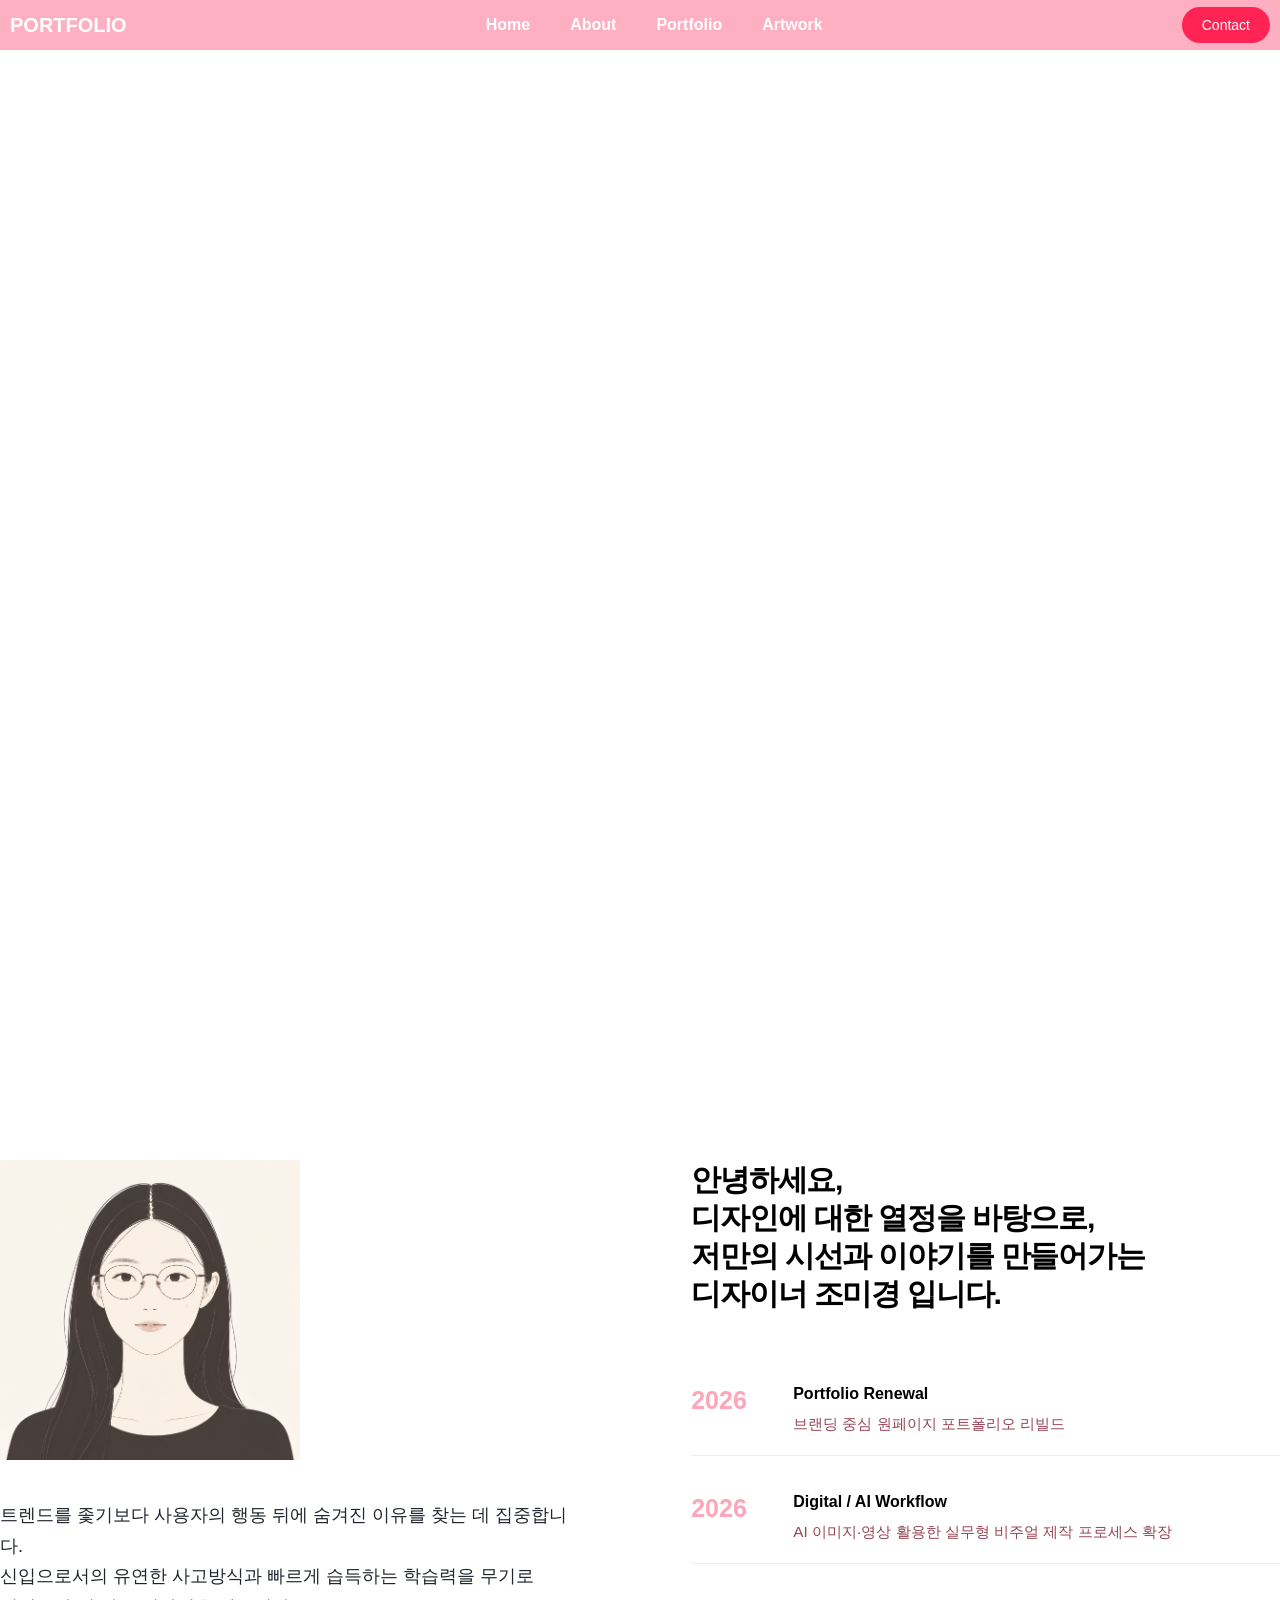
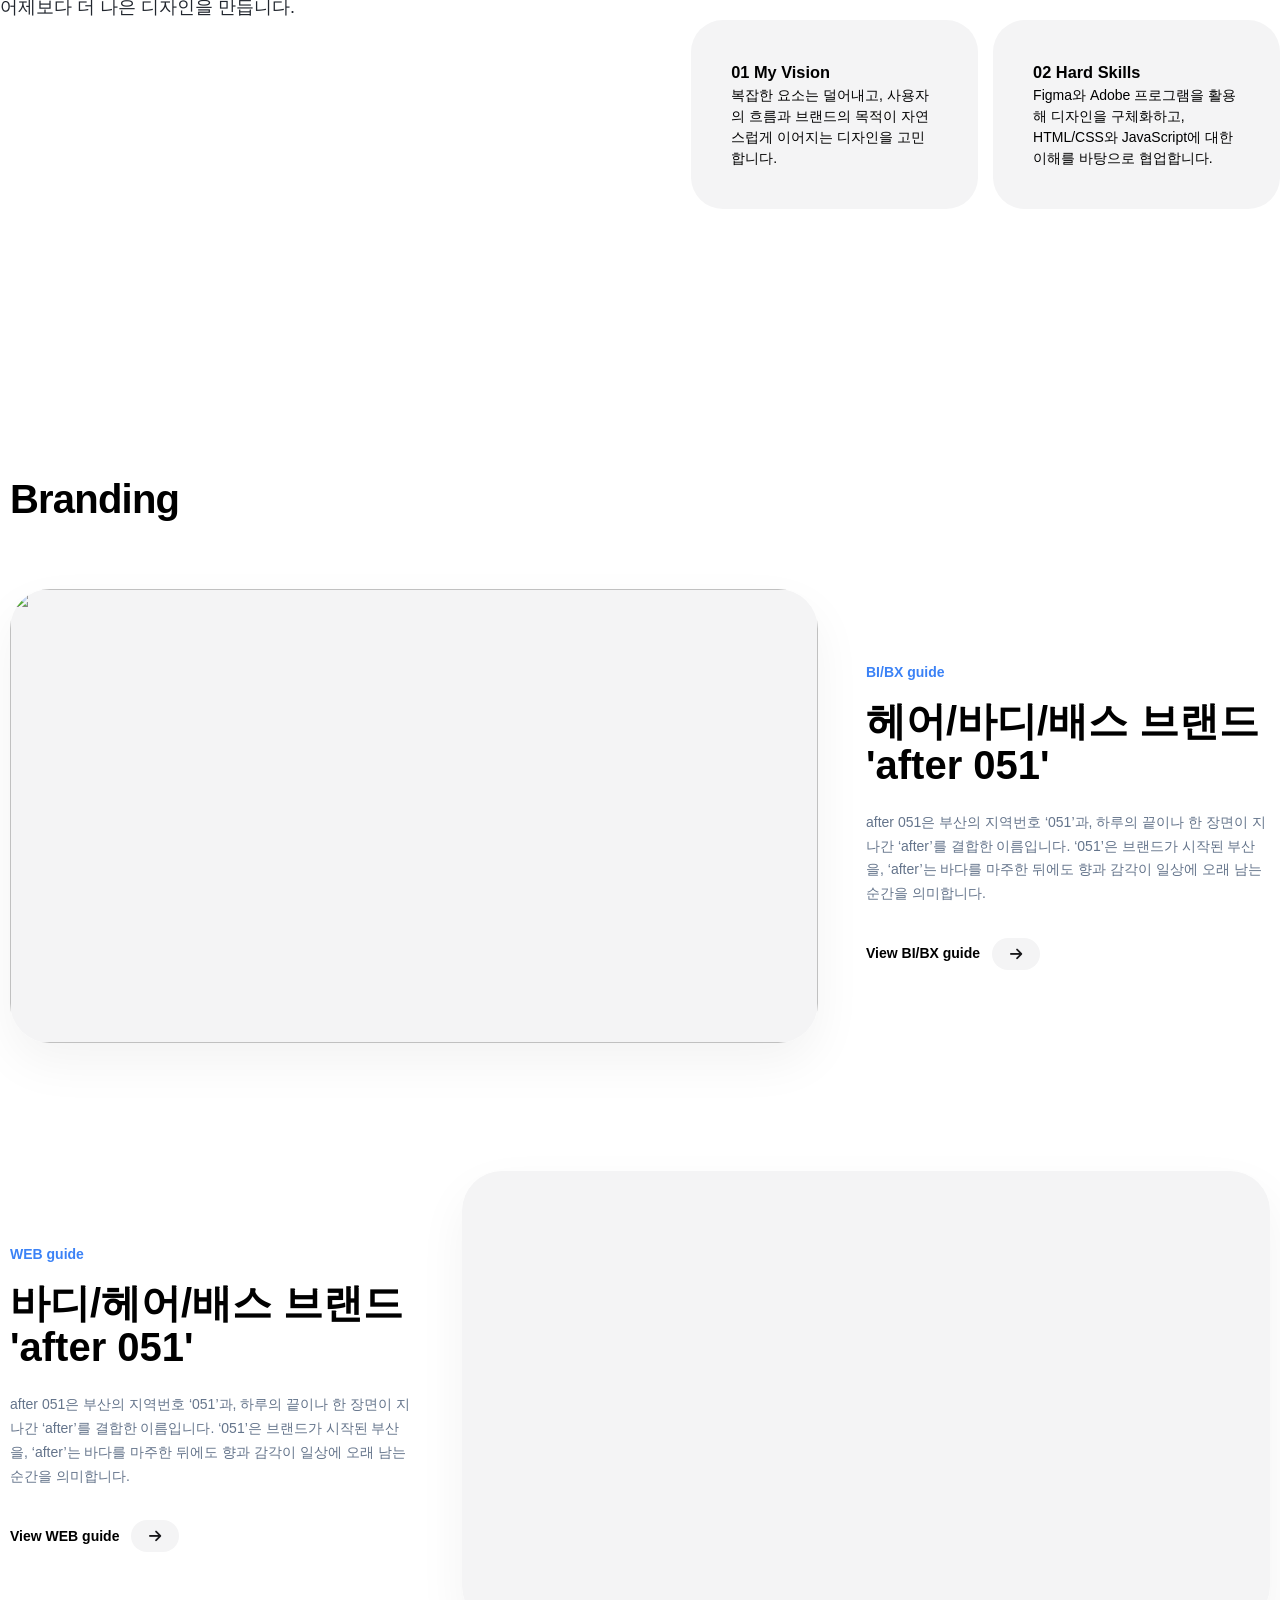
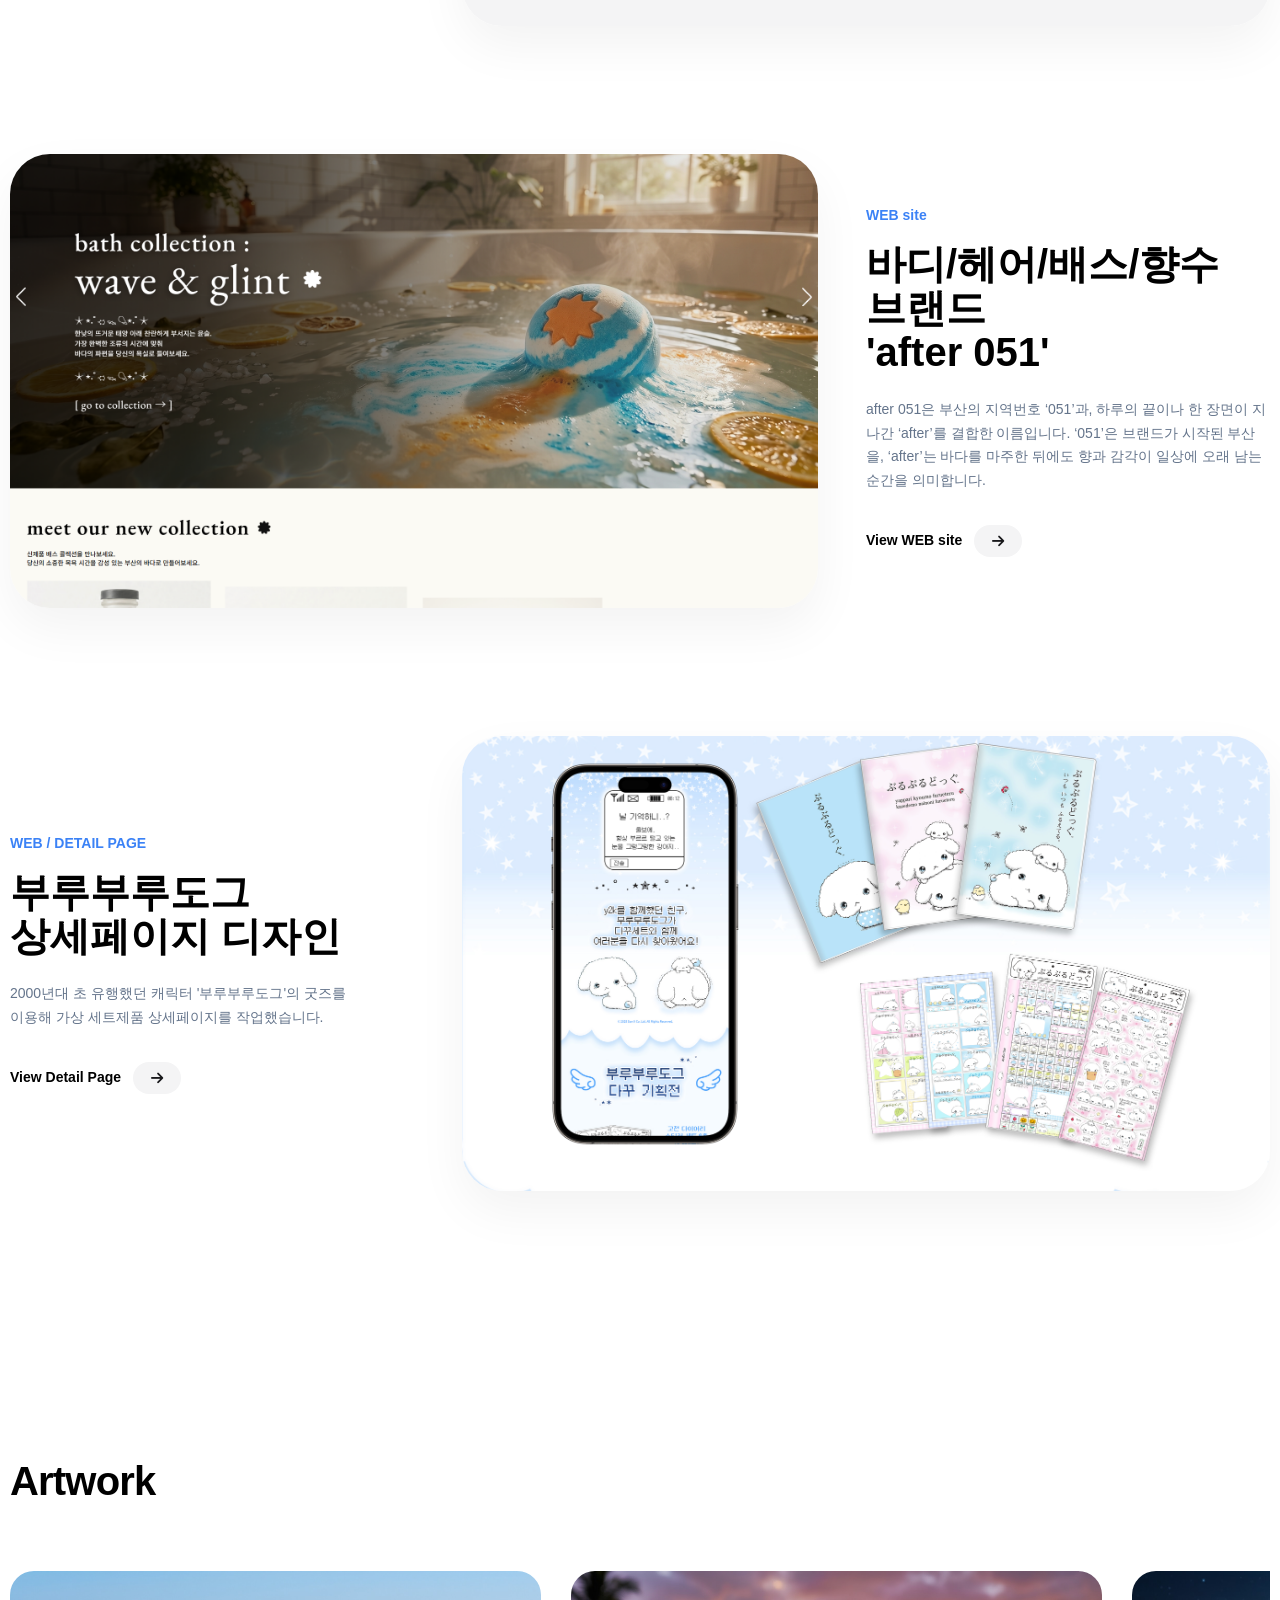
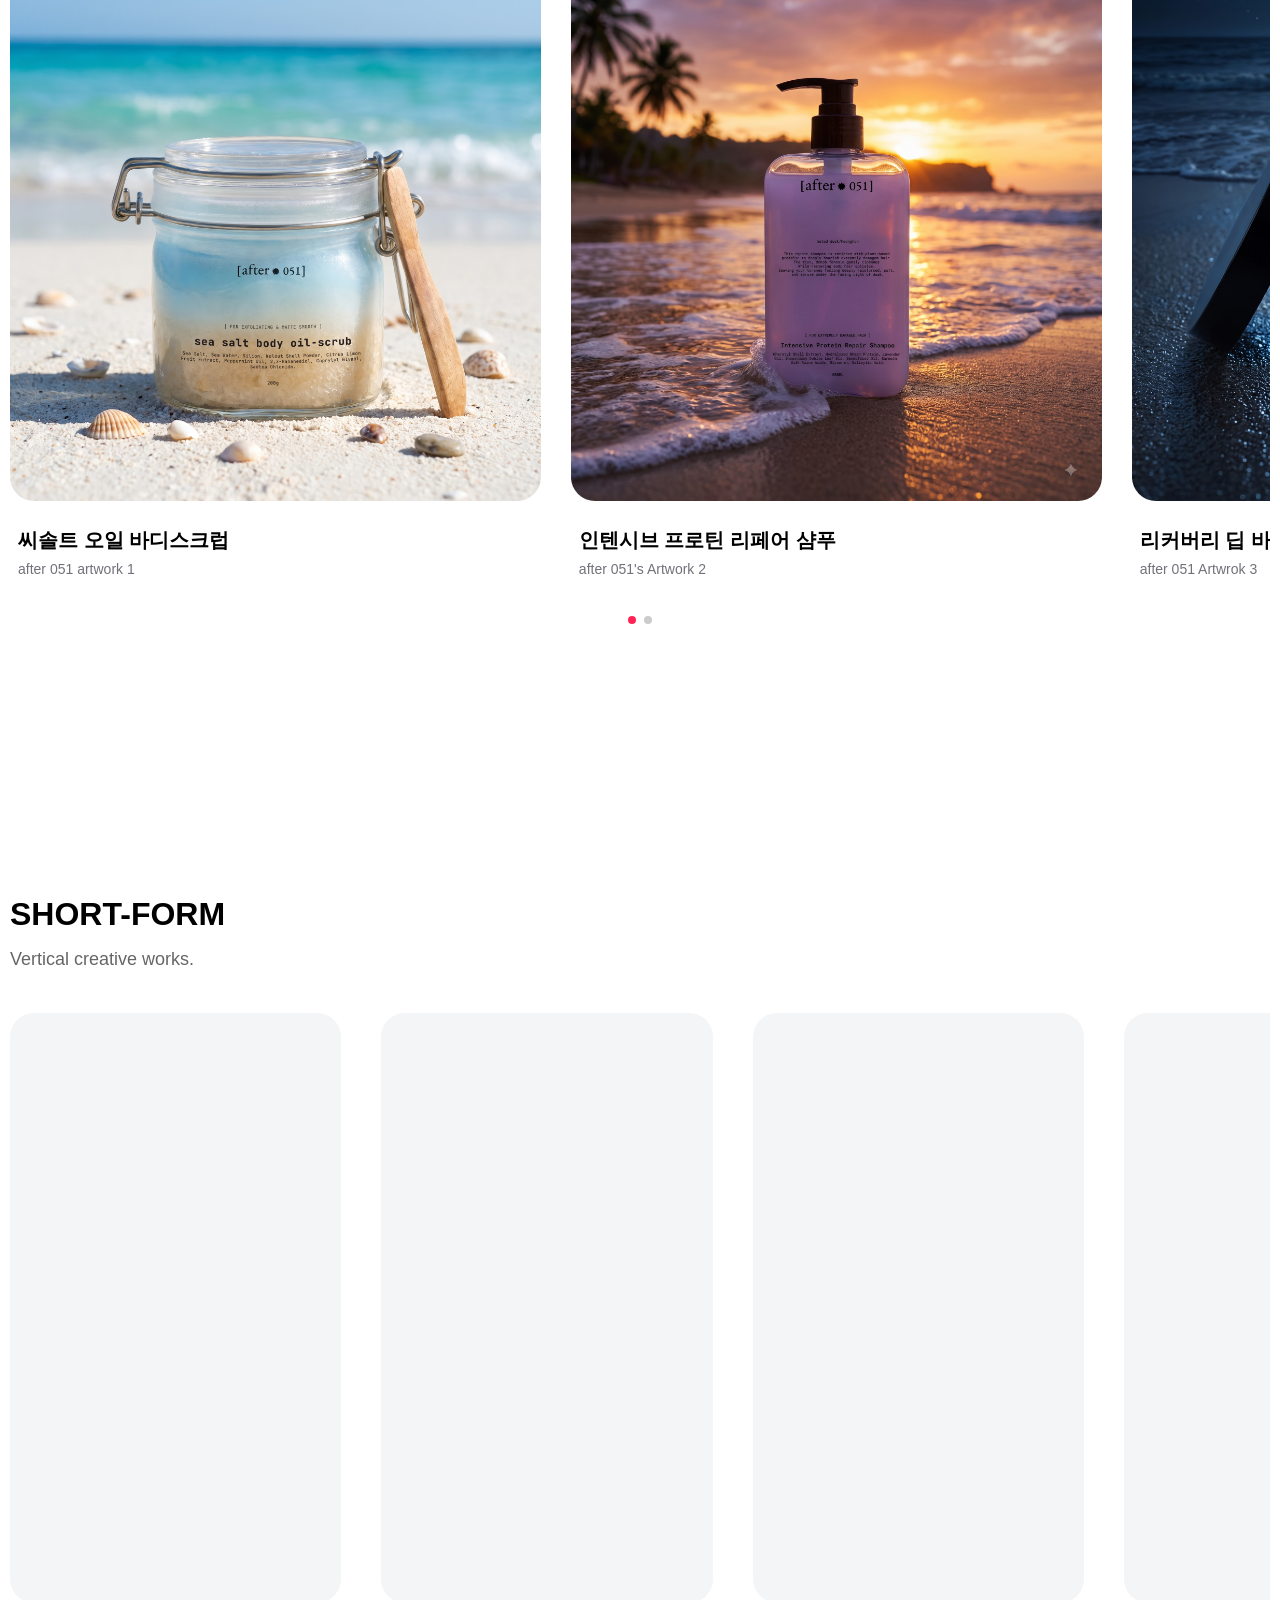
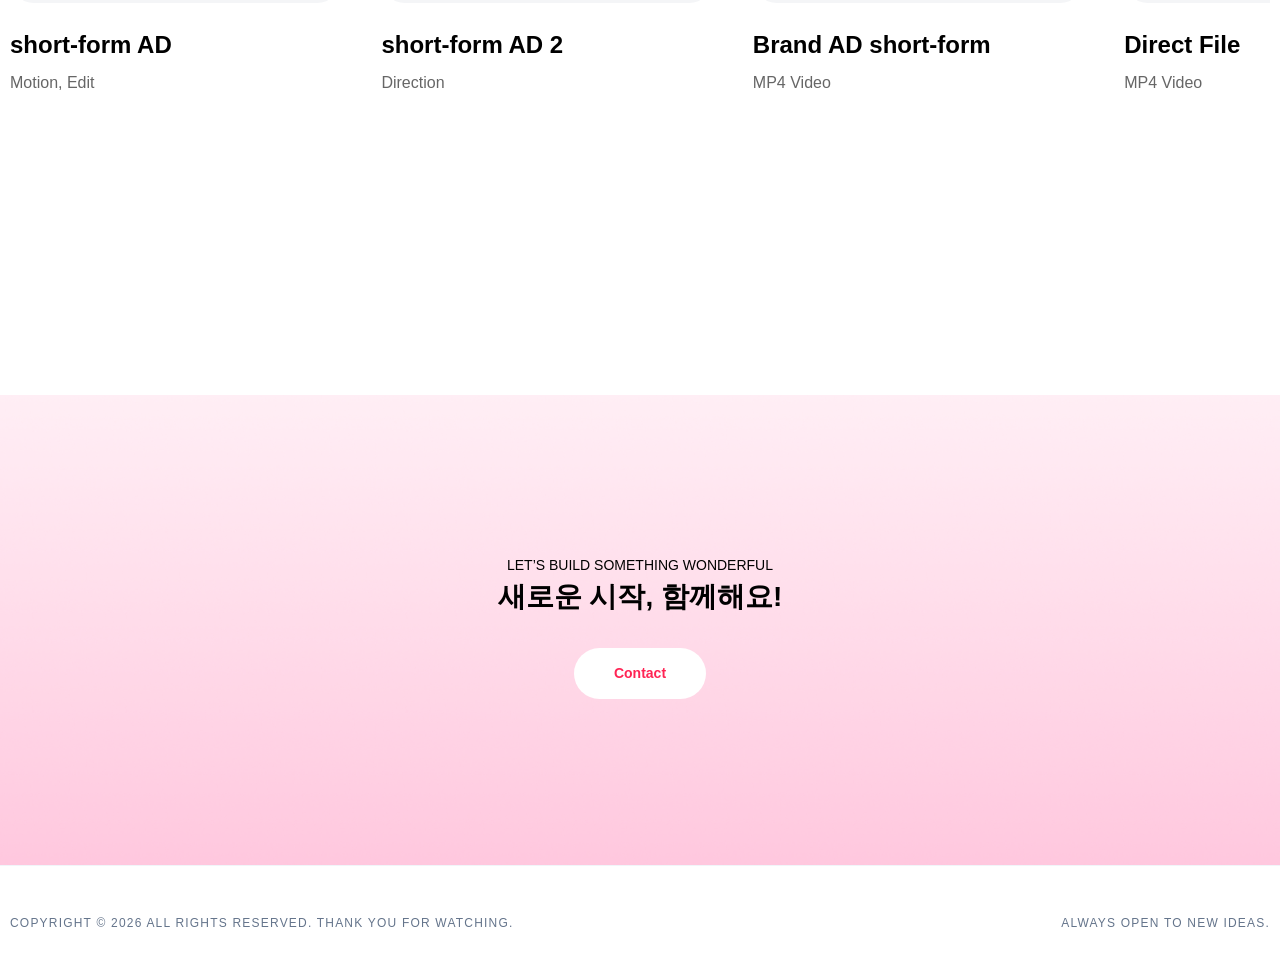
==== commit 399e82d2: "0810-2" ====
--- a/index.html
+++ b/index.html
@@ -179,7 +179,7 @@
                     <div class="project-item reverse reveal" data-aos="fade-left">
                         <div class="project-info">
                             <span>WEB guide</span>
-                            <h3>바디/헤어/배스 브랜드<br>'after051'</h3>
+                            <h3>바디/헤어/배스 브랜드<br>'after 051'</h3>
                             <p>after 051은 부산의 지역번호 ‘051’과, 하루의 끝이나 한 장면이 지나간 ‘after’를 결합한 이름입니다.
                                 ‘051’은 브랜드가 시작된 부산을, ‘after’는 바다를 마주한 뒤에도 향과 감각이 일상에 오래 남는 순간을 의미합니다.</p>
                             <a href="#" class="btn-view">
@@ -207,7 +207,7 @@
                         </div>
                         <div class="project-info">
                             <span>WEB site</span>
-                            <h3>바디/헤어/배스/향수 브랜드<br>'after051'</h3>
+                            <h3>바디/헤어/배스/향수 브랜드<br>'after 051'</h3>
                             <p>after 051은 부산의 지역번호 ‘051’과, 하루의 끝이나 한 장면이 지나간 ‘after’를 결합한 이름입니다.
                                 ‘051’은 브랜드가 시작된 부산을, ‘after’는 바다를 마주한 뒤에도 향과 감각이 일상에 오래 남는 순간을 의미합니다.
                             </p>
@@ -262,43 +262,43 @@
                     <div class="swiper-wrapper">
 
                         <!-- Item 1 -->
-                        <a href="#" class="swiper-slide portfolio-item">
+                        <a href="./pdf/after_051-part-2.pdf" class="swiper-slide portfolio-item">
                             <div class="card-visual">
                                 <img src="./images/artwork1.jpeg" alt="Artwork 01">
                             </div>
 
                             <div class="card-info">
                                 <div class="info-text">
-                                    <h3>Artwork01</h3>
-                                    <p>Artwork</p>
+                                    <h3>씨솔트 오일 바디스크럽</h3>
+                                    <p>after 051 artwork 1</p>
                                 </div>
                             </div>
                         </a>
 
                         <!-- Item 2 -->
-                        <a href="#" class="swiper-slide portfolio-item">
+                        <a href="./pdf/after_051-part-2.pdf" class="swiper-slide portfolio-item">
                             <div class="card-visual">
                                 <img src="./images/artwork2.jpeg" alt="Artwork 02">
                             </div>
 
                             <div class="card-info">
                                 <div class="info-text">
-                                    <h3>Artwork02</h3>
-                                    <p>Artwork</p>
+                                    <h3>인텐시브 프로틴 리페어 샴푸</h3>
+                                    <p>after 051's Artwork 2</p>
                                 </div>
                             </div>
                         </a>
 
                         <!-- Item 3 -->
-                        <a href="#" class="swiper-slide portfolio-item">
+                        <a href="./pdf/after_051-part-2.pdf" class="swiper-slide portfolio-item">
                             <div class="card-visual">
                                 <img src="./images/artwork3.jpeg" alt="Artwork 03">
                             </div>
 
                             <div class="card-info">
                                 <div class="info-text">
-                                    <h3>Artwork03</h3>
-                                    <p>Artwork</p>
+                                    <h3> 리커버리 딥 바디 밤</h3>
+                                    <p>after 051 Artwrok 3</p>
                                 </div>
                             </div>
                         </a>
@@ -440,7 +440,7 @@
         <div class="inner">
             <p class="contact-sub">LET’S BUILD SOMETHING WONDERFUL</p>
             <h2 class="contact-title">새로운 시작, 함께해요!</span></h2>
-            <a href="mailto:designer@example.com" class="btn-contact">
+            <a href="mailto:cmk1072@naver.com" class="btn-contact">
                 <span>Contact</span>
             </a>
         </div>
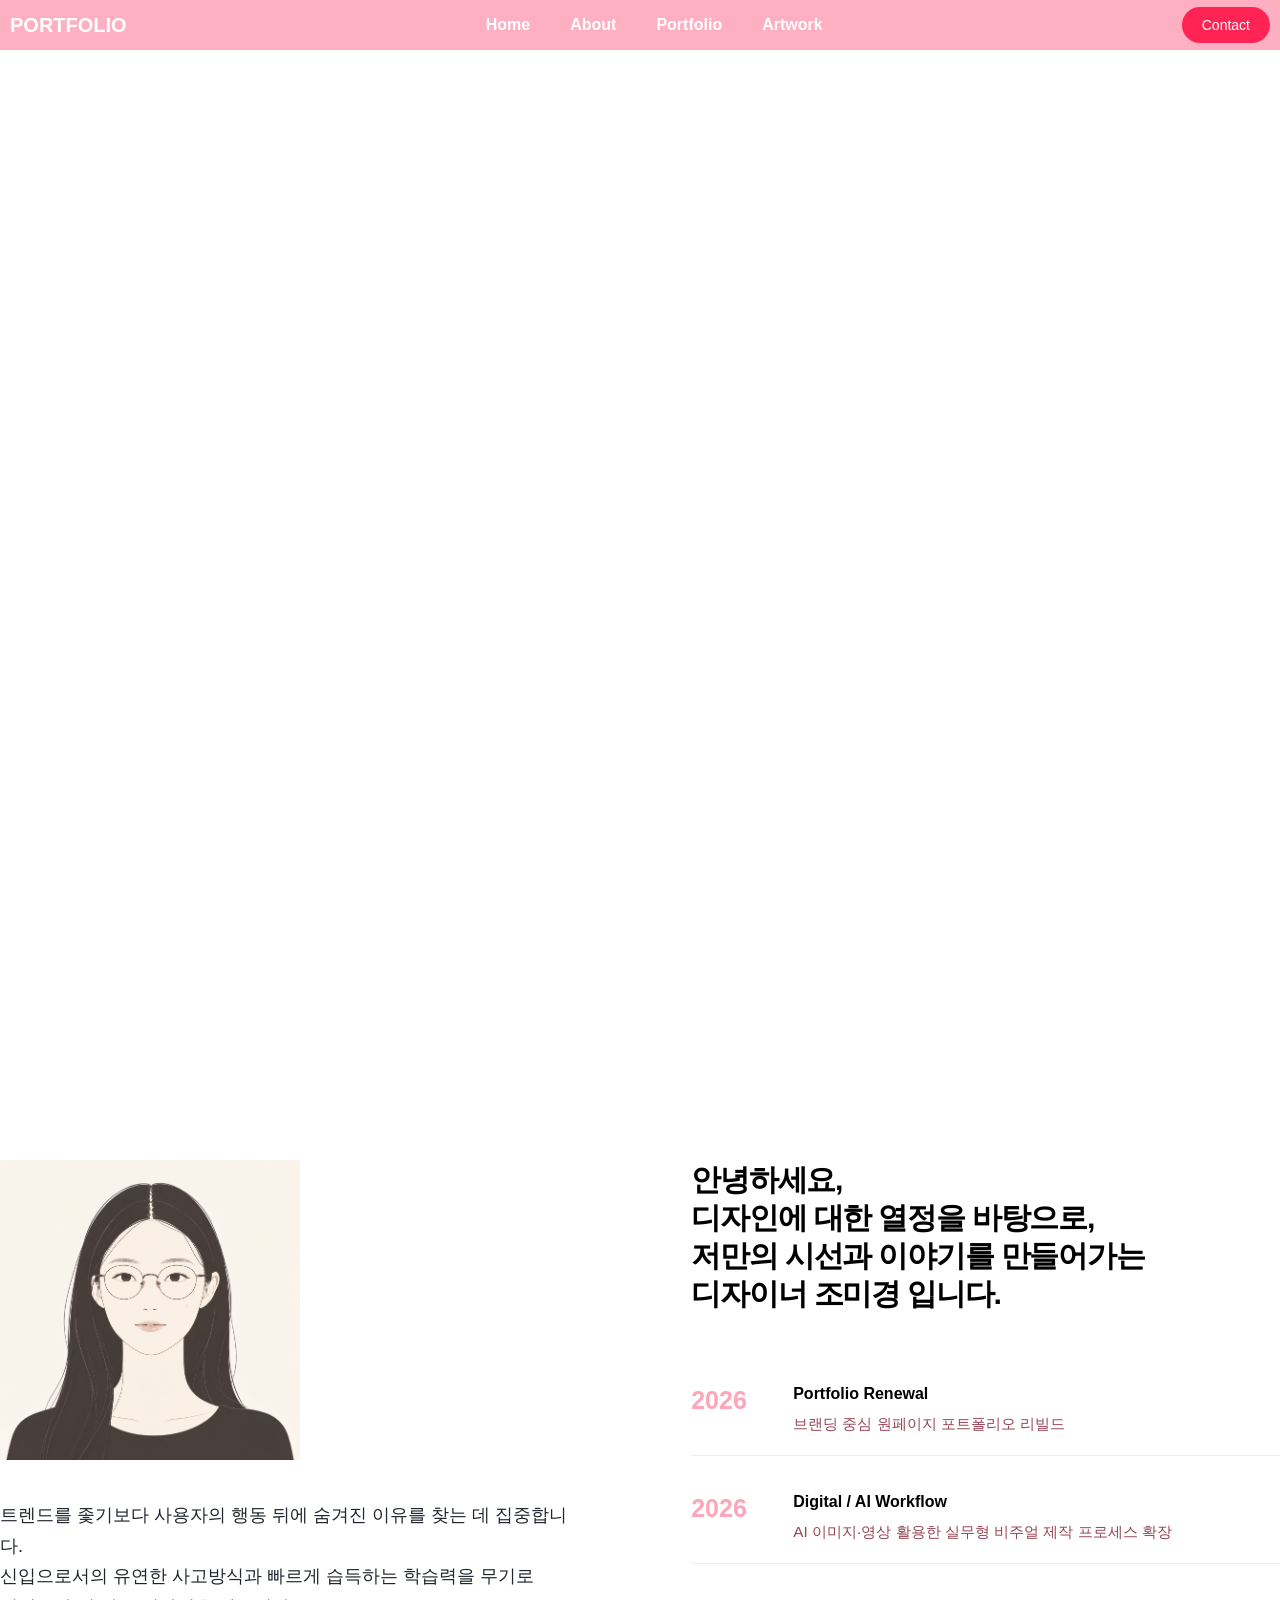
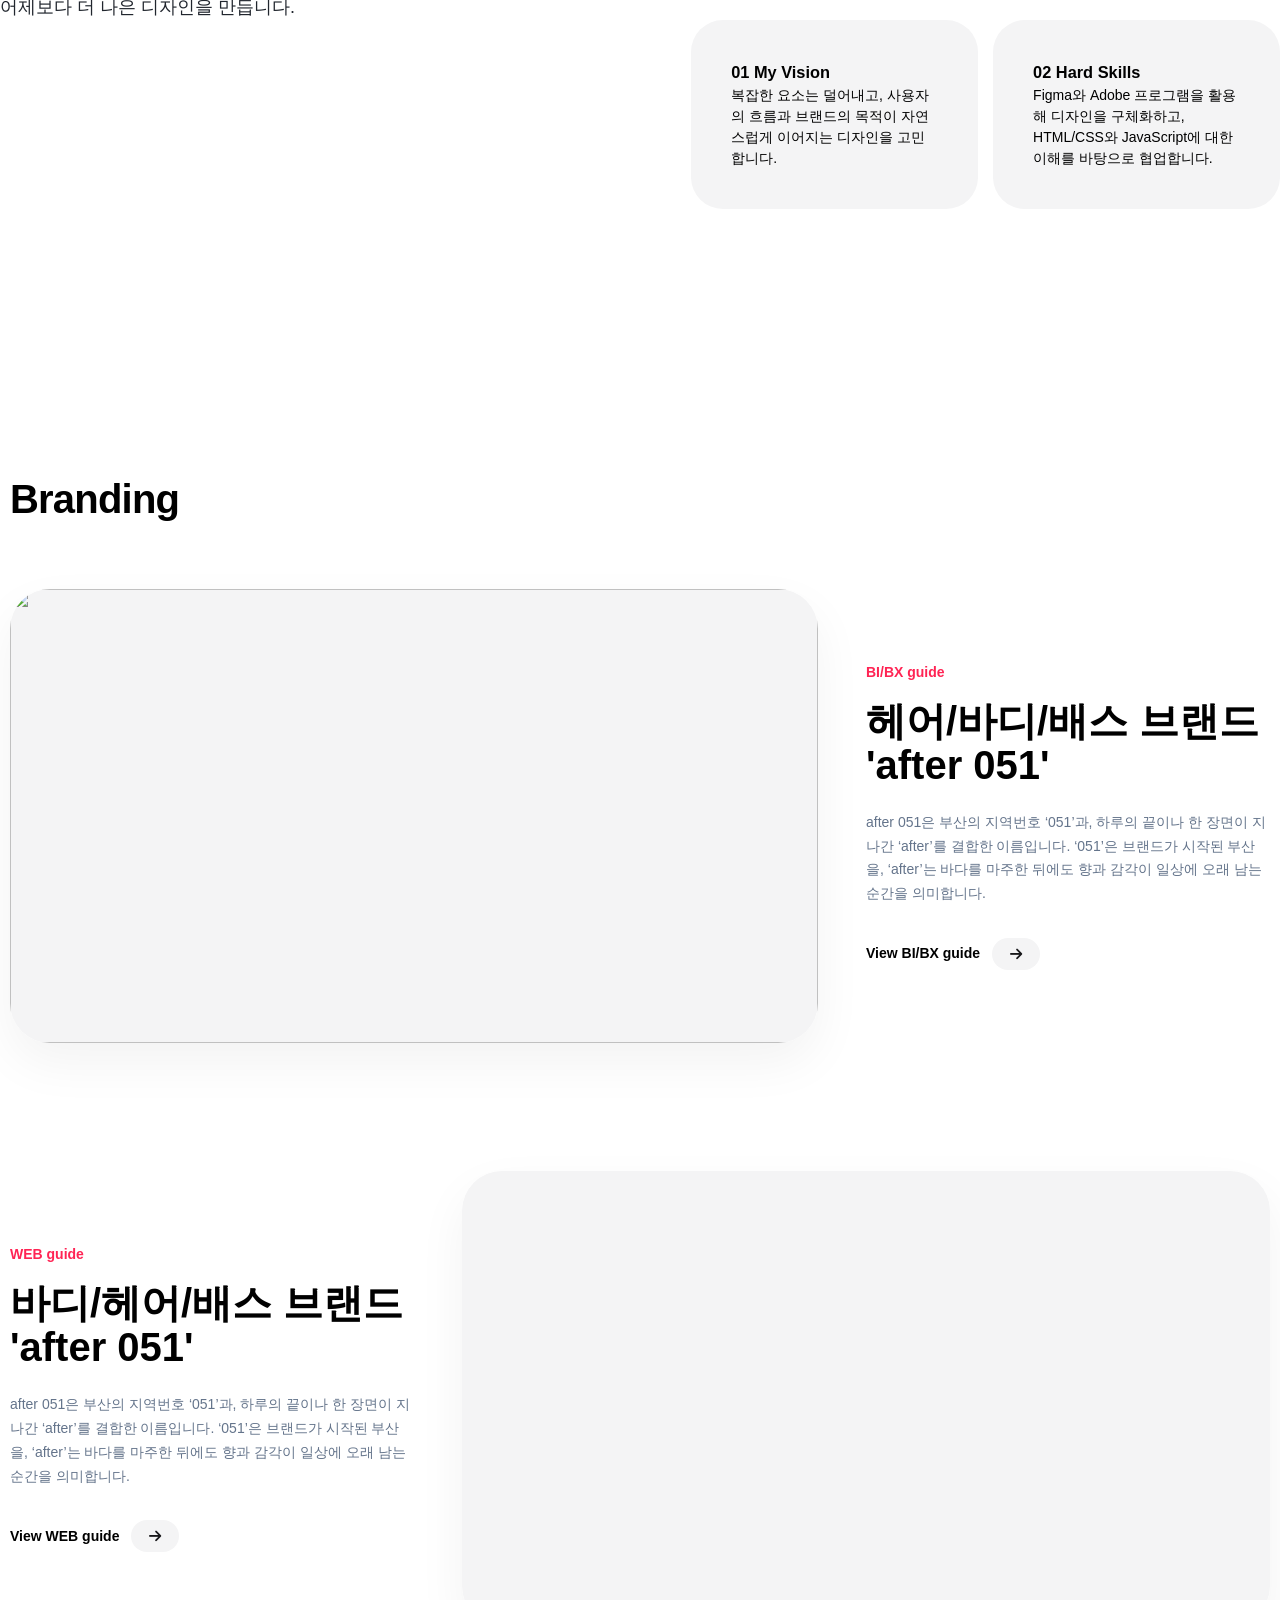
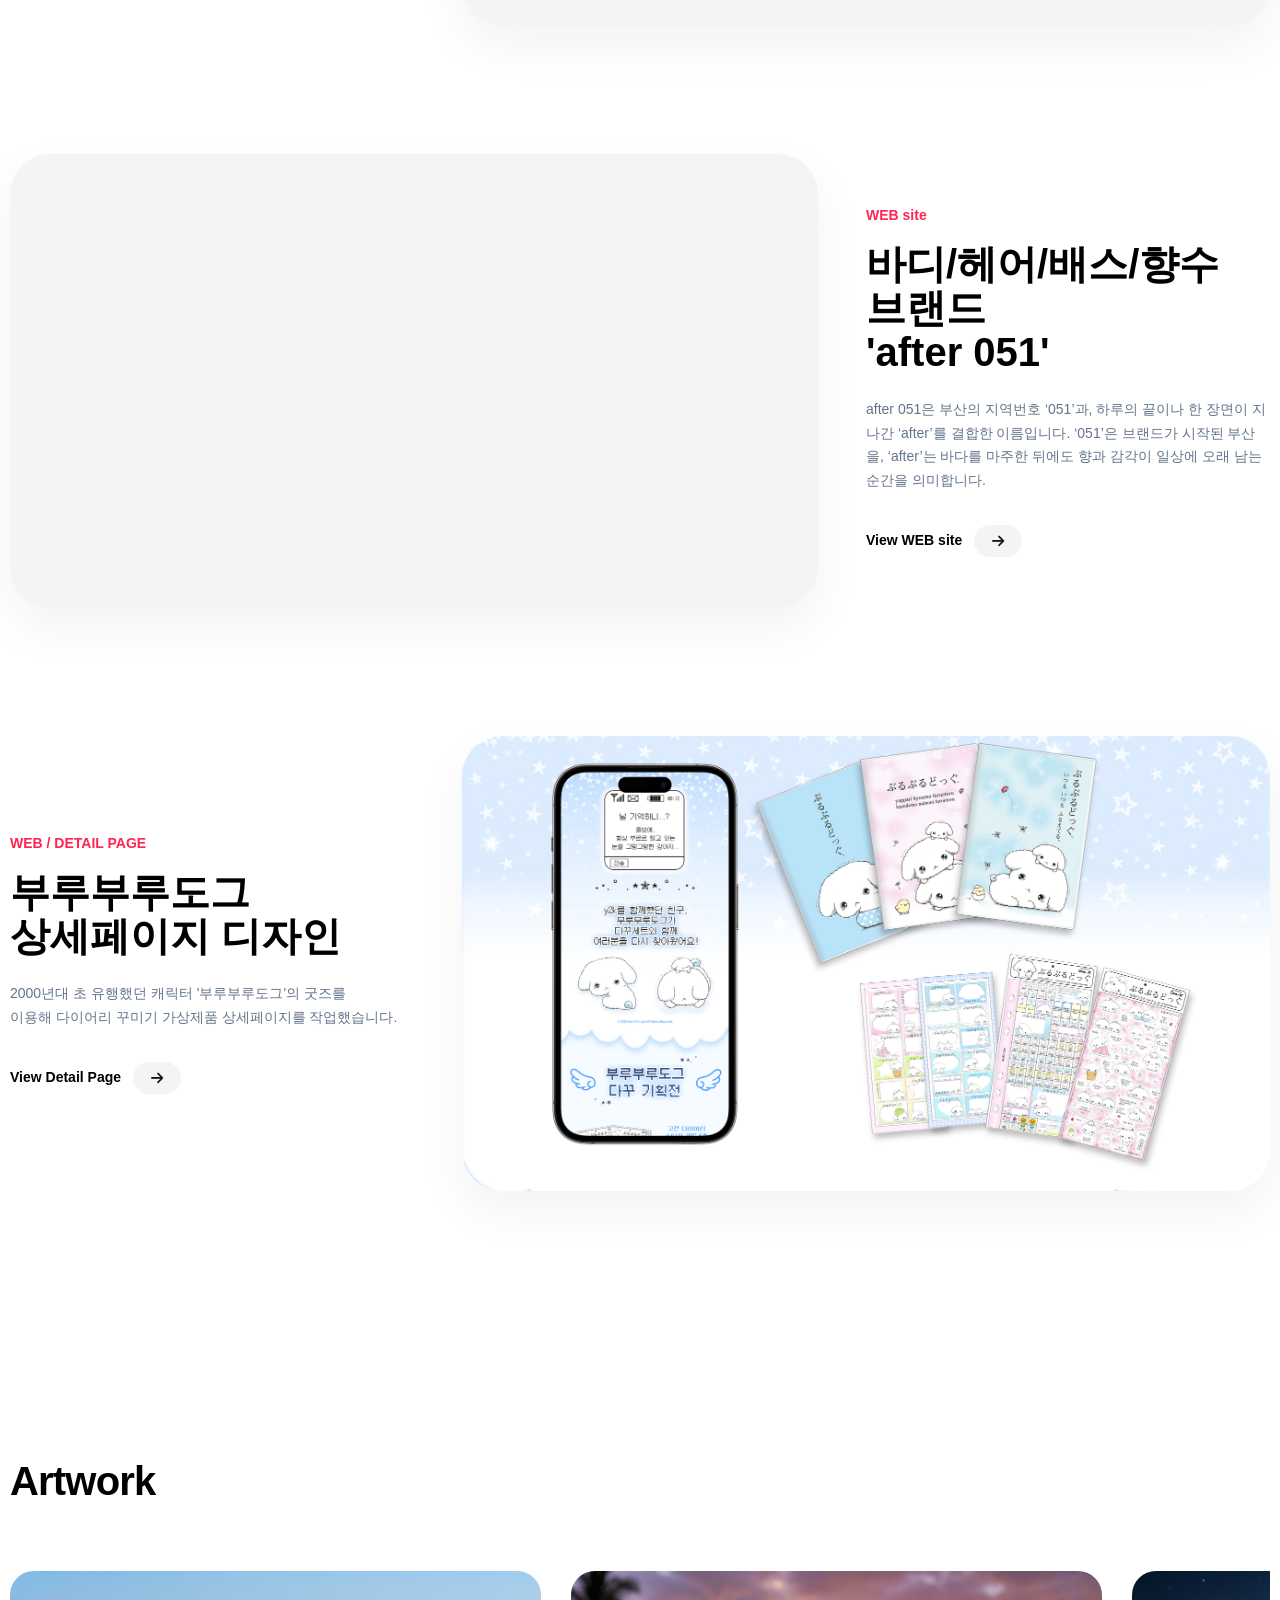
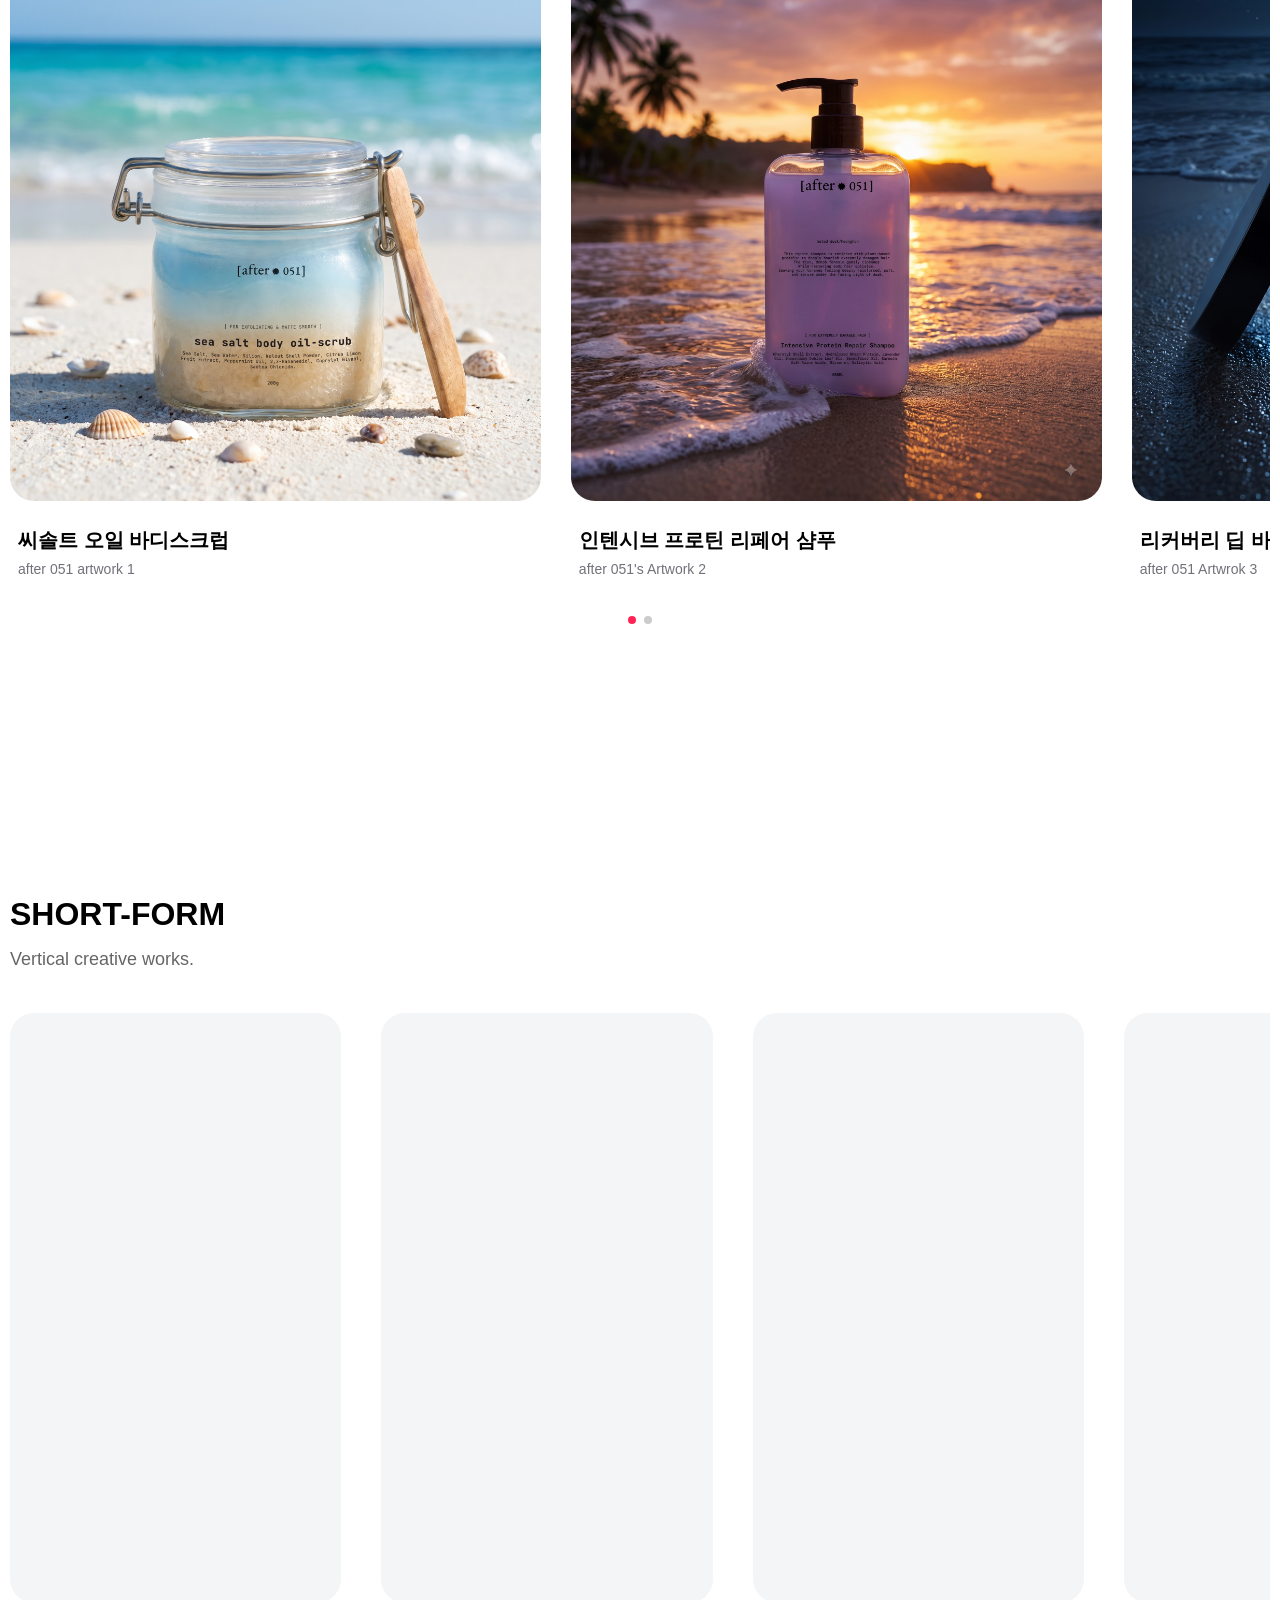
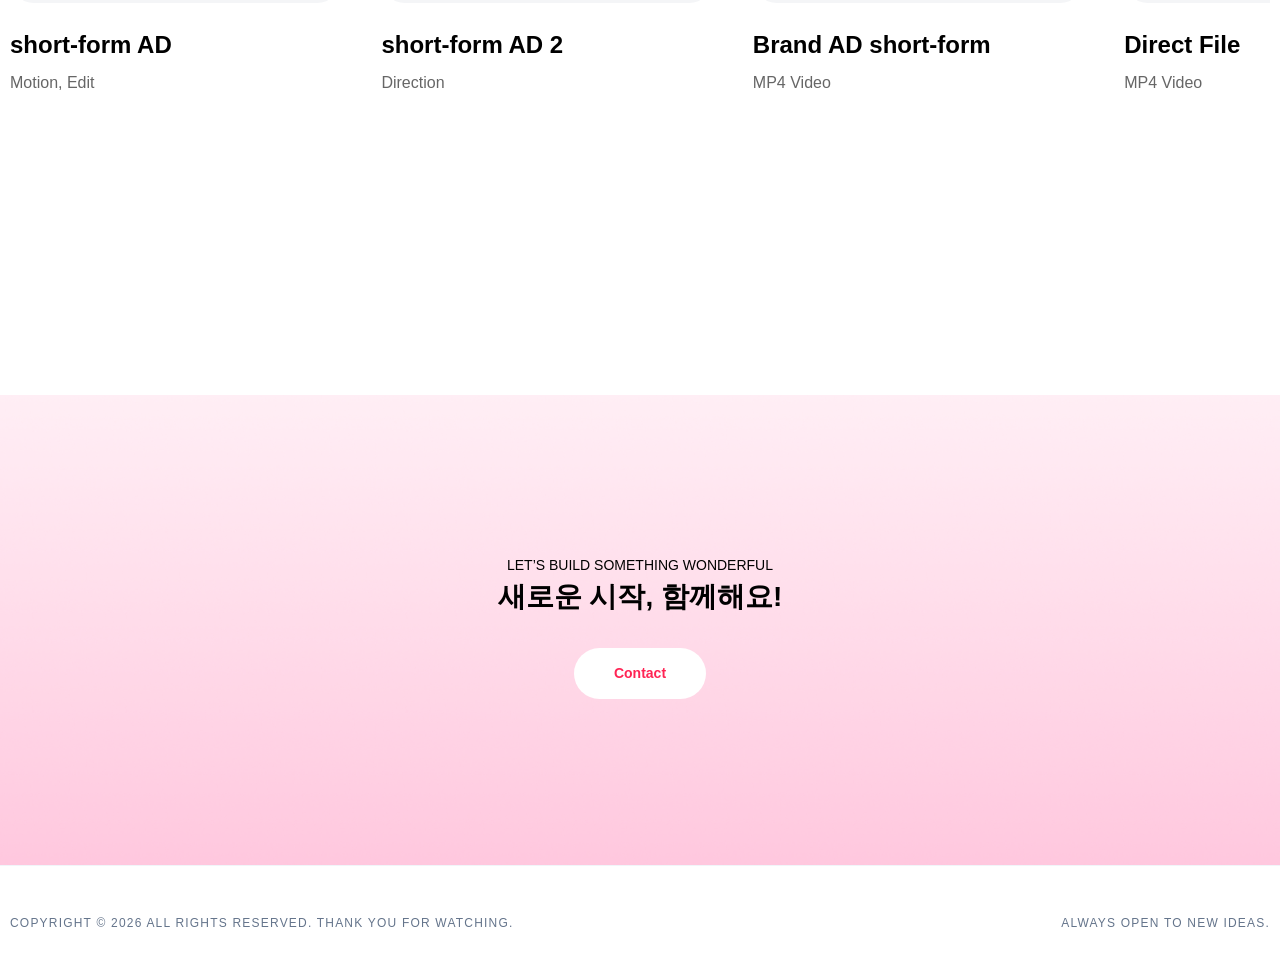
==== commit e5090496: "0811-4" ====
--- a/index.html
+++ b/index.html
@@ -166,7 +166,7 @@
                             <h3>헤어/바디/배스 브랜드<br>'after 051'</h3>
                             <p>after 051은 부산의 지역번호 ‘051’과, 하루의 끝이나 한 장면이 지나간 ‘after’를 결합한 이름입니다.
                                 ‘051’은 브랜드가 시작된 부산을, ‘after’는 바다를 마주한 뒤에도 향과 감각이 일상에 오래 남는 순간을 의미합니다.</p>
-                            <a href="./pdf/after_051-part-2.pdf" class="btn-view">
+                            <a href="./brand_plan.html" class="btn-view">
                                 View BI/BX guide
                                 <div class="arrow-button">
                                     <i class="fa-solid fa-arrow-right"></i>
@@ -182,7 +182,7 @@
                             <h3>바디/헤어/배스 브랜드<br>'after 051'</h3>
                             <p>after 051은 부산의 지역번호 ‘051’과, 하루의 끝이나 한 장면이 지나간 ‘after’를 결합한 이름입니다.
                                 ‘051’은 브랜드가 시작된 부산을, ‘after’는 바다를 마주한 뒤에도 향과 감각이 일상에 오래 남는 순간을 의미합니다.</p>
-                            <a href="#" class="btn-view">
+                            <a href="./webguide.html" class="btn-view">
                                 View WEB guide
                                 <div class="arrow-button">
                                     <i class="fa-solid fa-arrow-right"></i>
@@ -202,7 +202,7 @@
                         <div class="project-thumb">
                             <div class="thumb-inner">
                                 <!-- 프로젝트 썸네일 이미지 -->
-                                <img src="./images/websample2.png" alt="brand">
+                                <video src="./video/websitevideo.mp4" autoplay muted loop playsinline></video>
                             </div>
                         </div>
                         <div class="project-info">
@@ -228,7 +228,7 @@
                             <span>WEB / DETAIL PAGE</span>
                             <h3>부루부루도그<br>상세페이지 디자인</h3>
                             <p>
-                                2000년대 초 유행했던 캐릭터 '부루부루도그'의 굿즈를 <br>이용해 가상 세트제품 상세페이지를 작업했습니다.
+                                2000년대 초 유행했던 캐릭터 '부루부루도그'의 굿즈를 <br>이용해 다이어리 꾸미기 가상제품 상세페이지를 작업했습니다.
                             </p>
                             <a href="#" class="btn-view" id="openBuruburuFigma" aria-haspopup="dialog">
                                 View Detail Page
@@ -243,7 +243,6 @@
                                 <img src="./images/detailpage.jpg" alt="brand">
                             </div>
                         </div>
-
                     </div>
                 </div>
             </div>
@@ -262,7 +261,7 @@
                     <div class="swiper-wrapper">
 
                         <!-- Item 1 -->
-                        <a href="./pdf/after_051-part-2.pdf" class="swiper-slide portfolio-item">
+                        <a href="./mockup.html" class="swiper-slide portfolio-item">
                             <div class="card-visual">
                                 <img src="./images/artwork1.jpeg" alt="Artwork 01">
                             </div>
@@ -276,7 +275,7 @@
                         </a>
 
                         <!-- Item 2 -->
-                        <a href="./pdf/after_051-part-2.pdf" class="swiper-slide portfolio-item">
+                        <a href="./mockup.html" class="swiper-slide portfolio-item">
                             <div class="card-visual">
                                 <img src="./images/artwork2.jpeg" alt="Artwork 02">
                             </div>
@@ -290,7 +289,7 @@
                         </a>
 
                         <!-- Item 3 -->
-                        <a href="./pdf/after_051-part-2.pdf" class="swiper-slide portfolio-item">
+                        <a href="./mockup.html" class="swiper-slide portfolio-item">
                             <div class="card-visual">
                                 <img src="./images/artwork3.jpeg" alt="Artwork 03">
                             </div>
--- a/css/style.css
+++ b/css/style.css
@@ -381,7 +381,7 @@
 }
 
 .project-info span {
-    color: #3b82f6;
+    color: #ff2454;
     font-weight: 700;
     font-size: 0.875rem;
 }
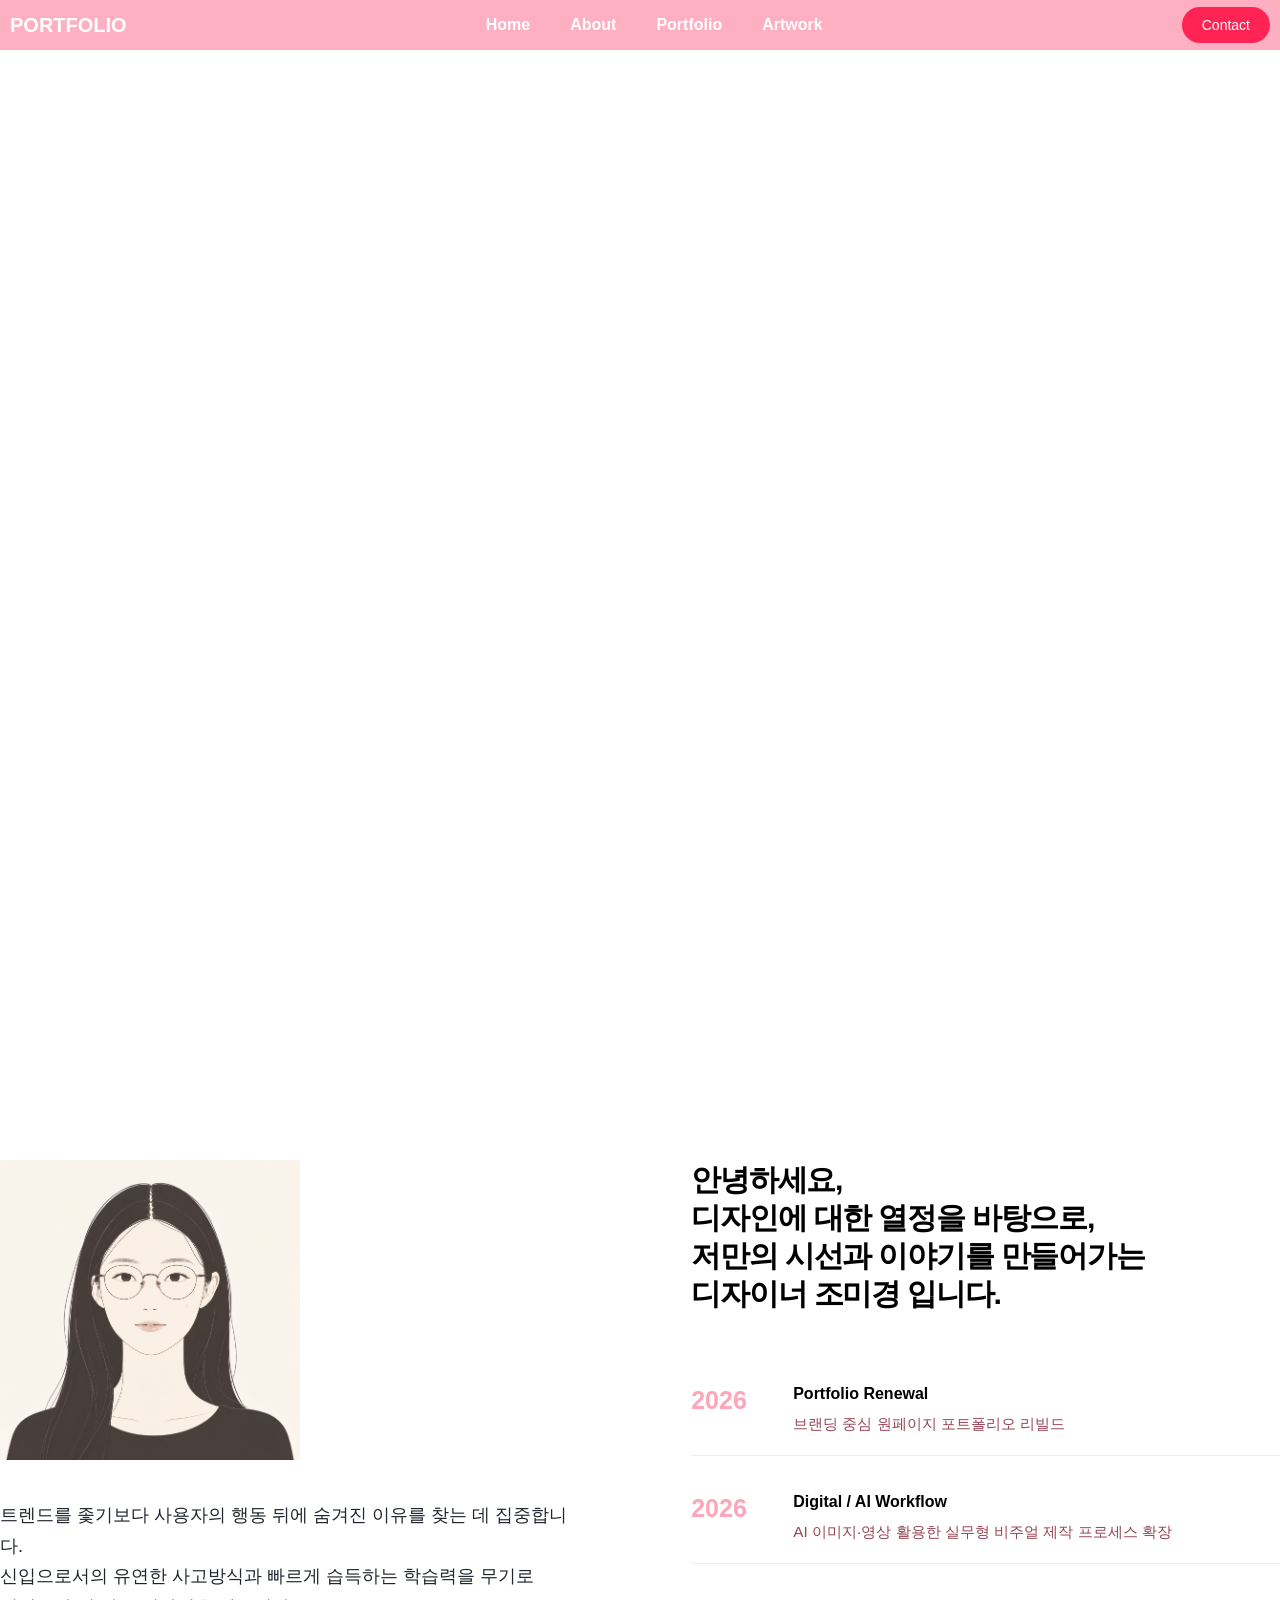
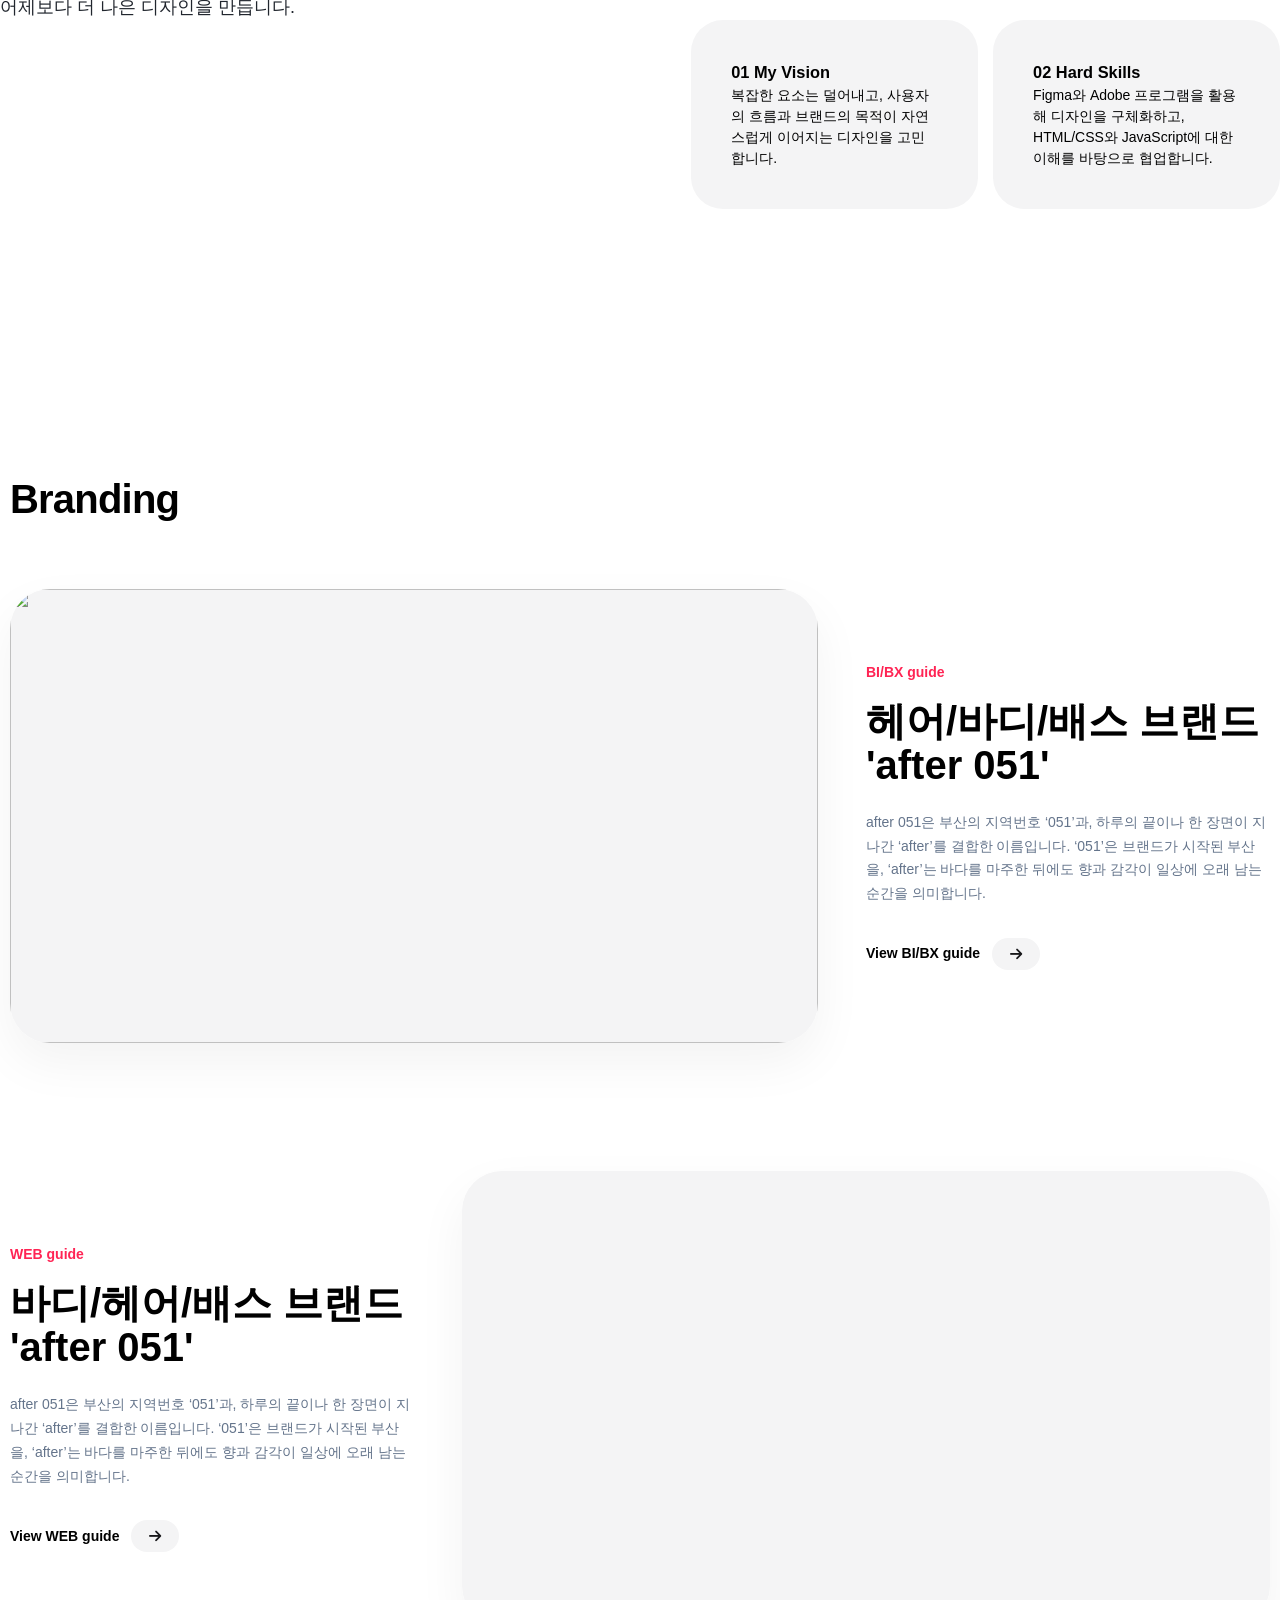
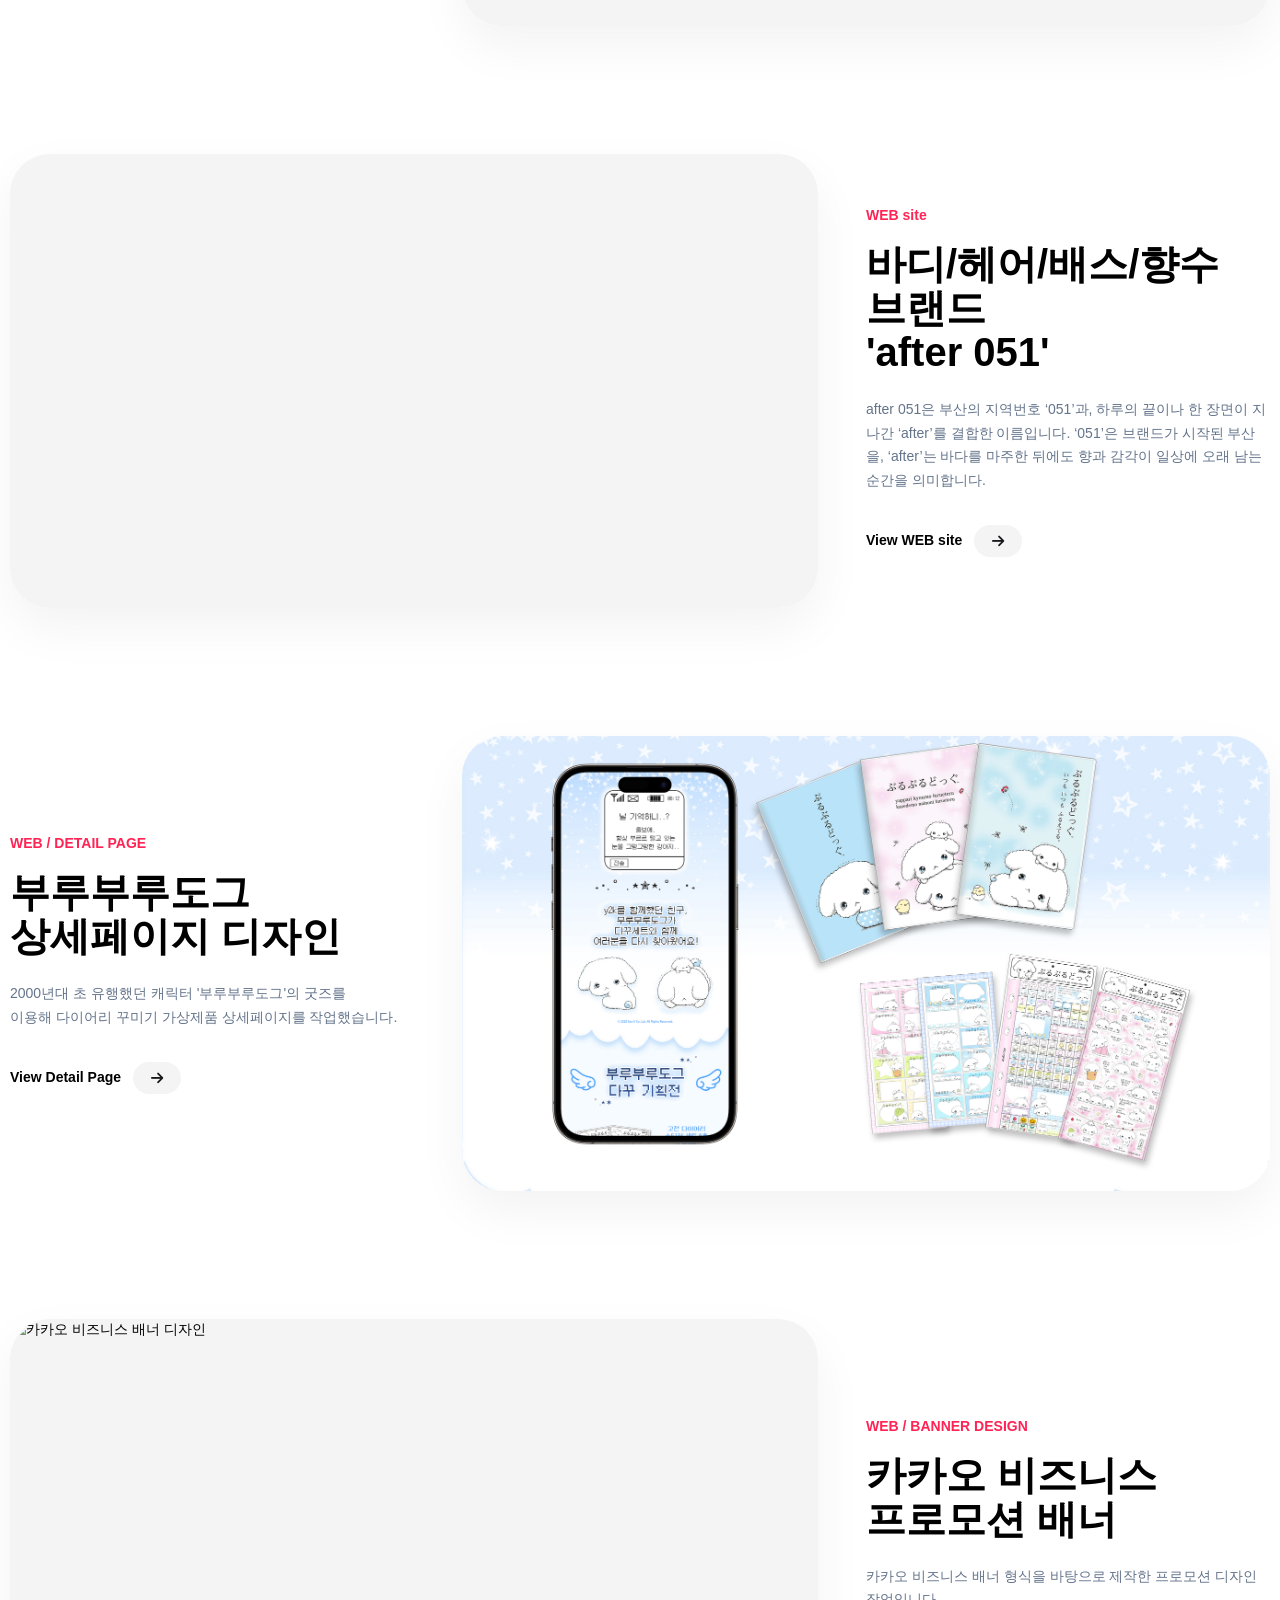
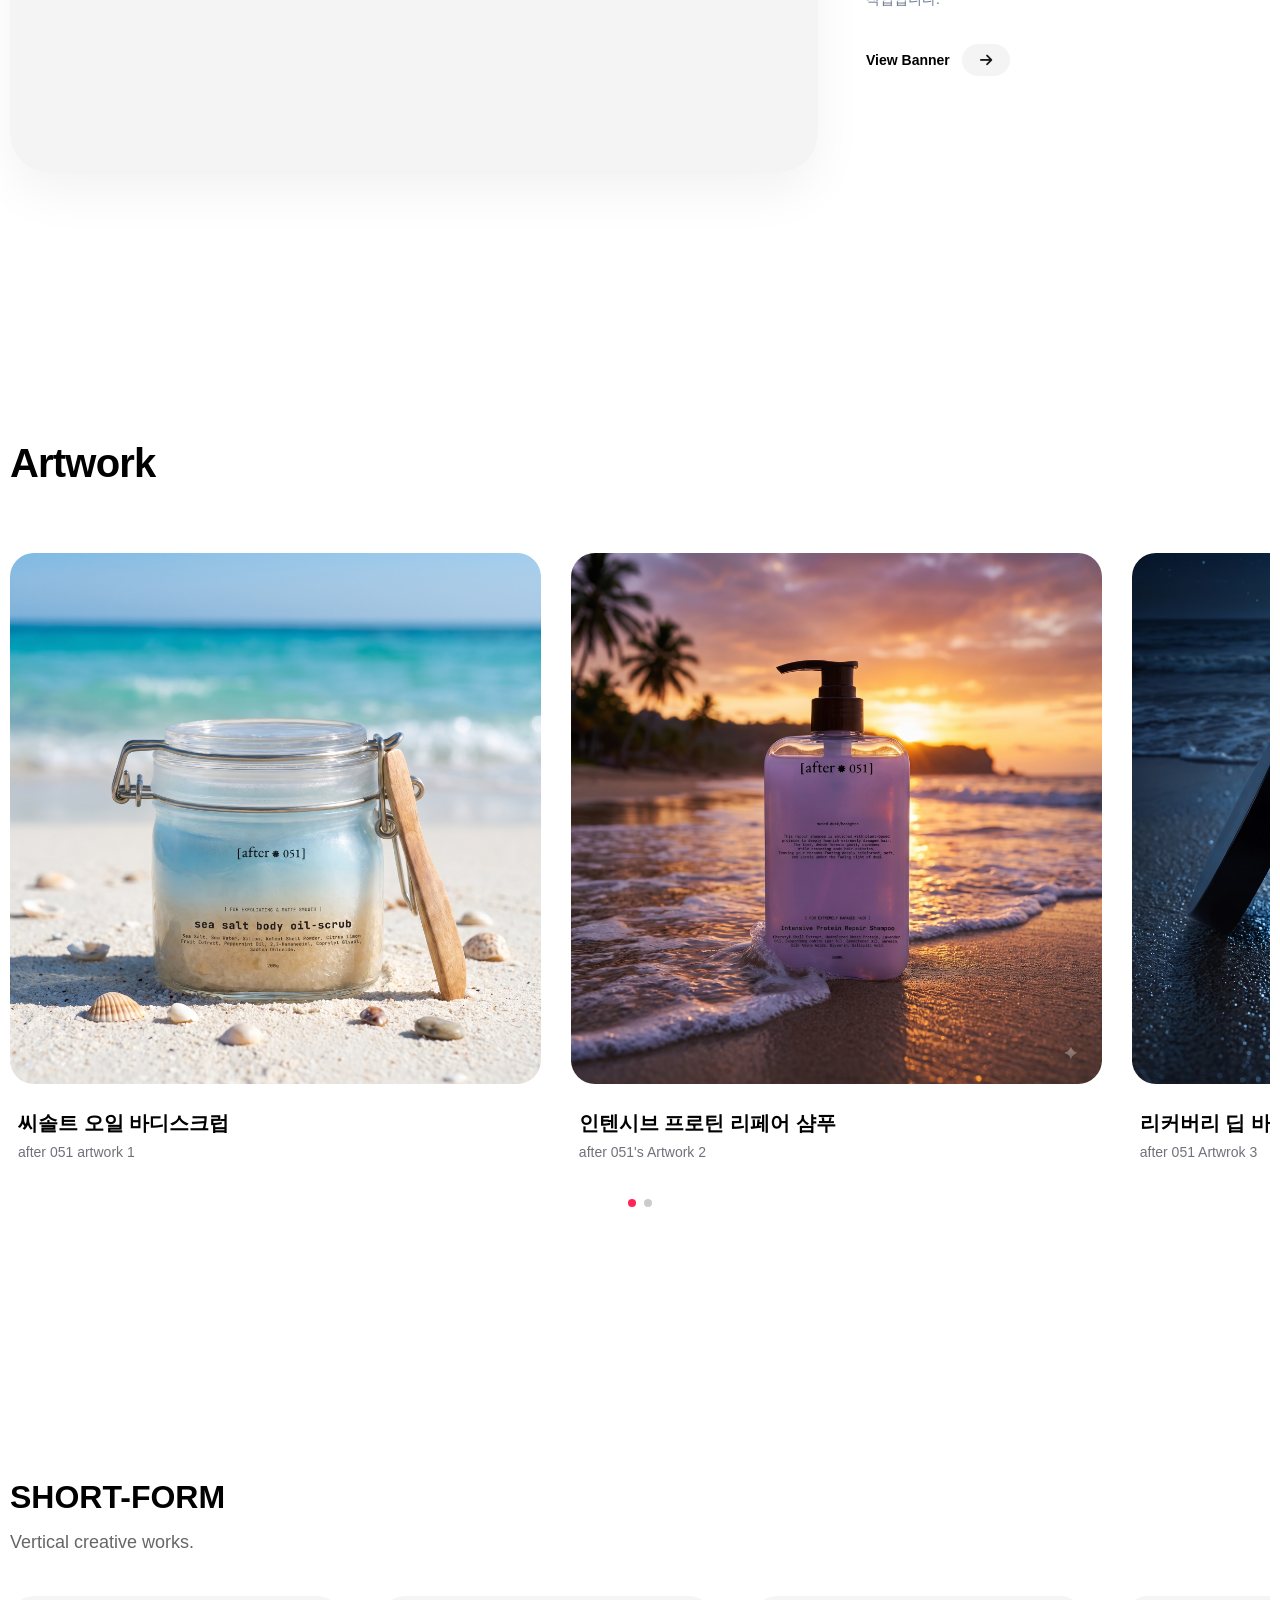
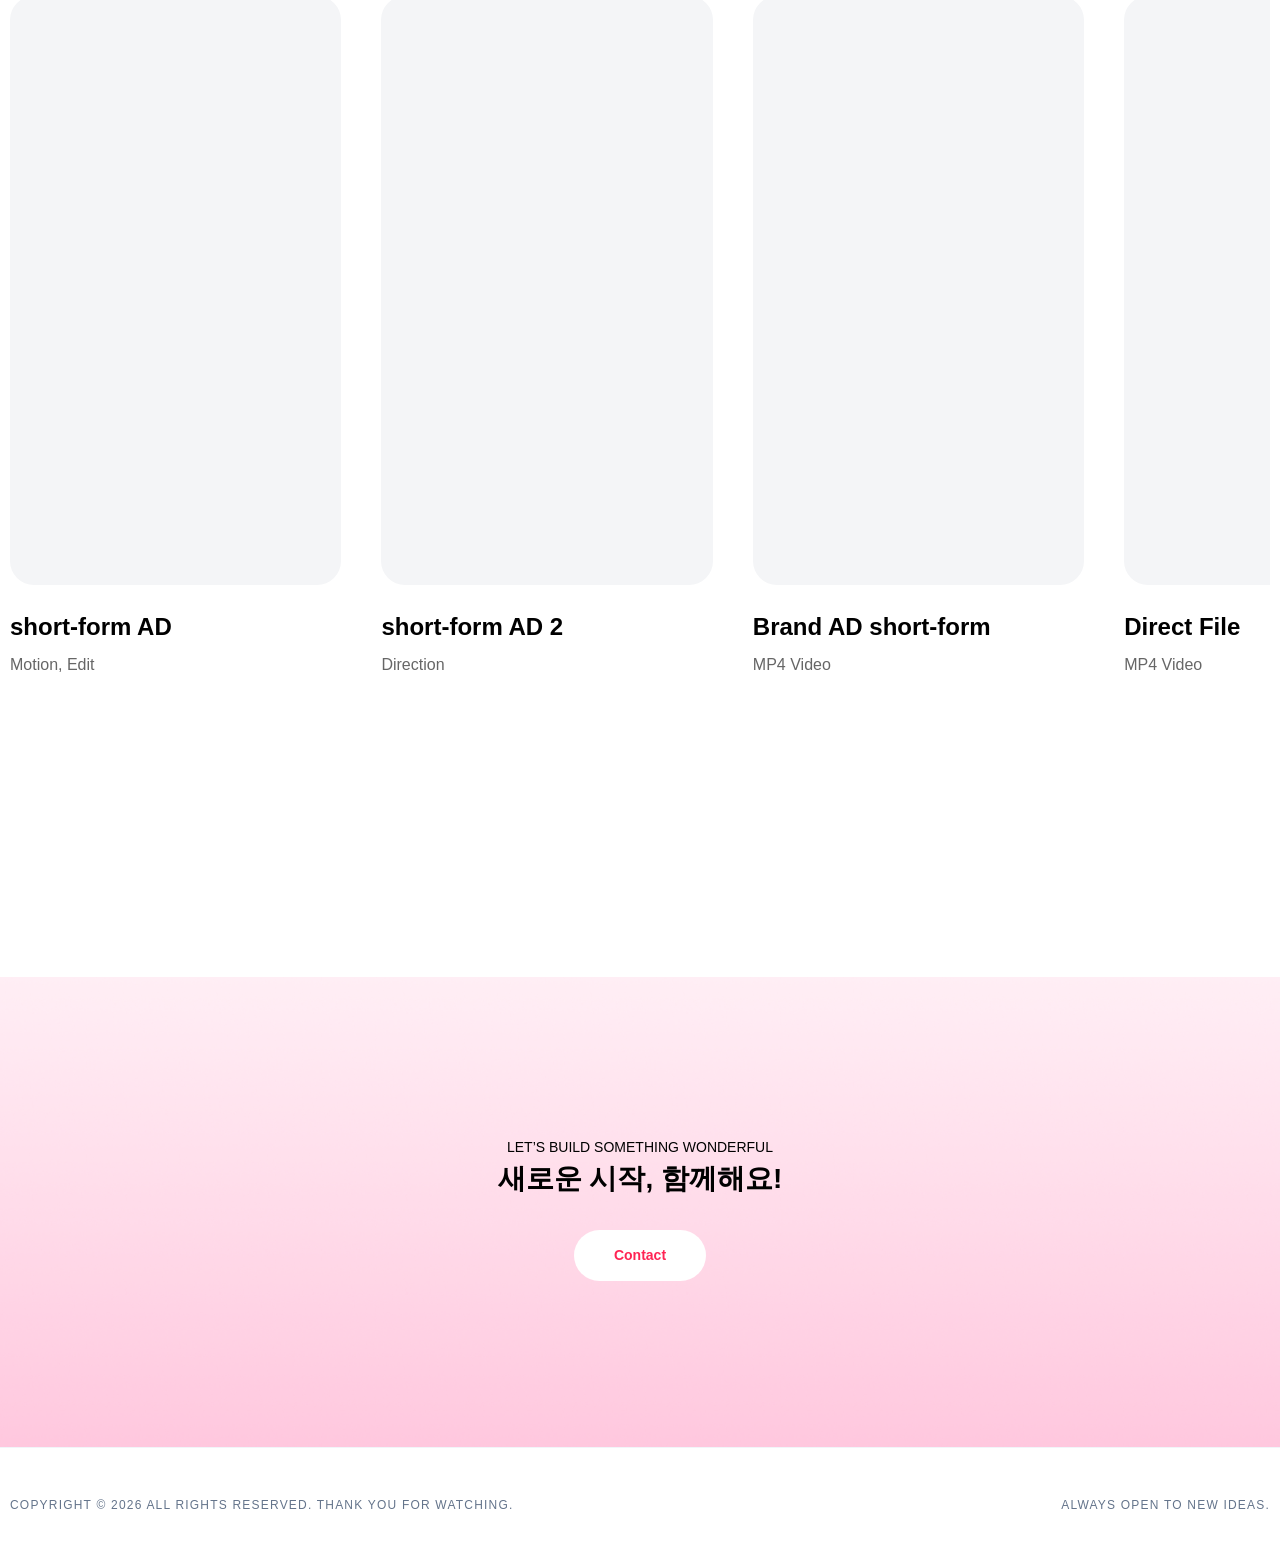
==== commit 05b380b6: "0813-2" ====
--- a/index.html
+++ b/index.html
@@ -4,6 +4,12 @@
 <head>
     <meta charset="UTF-8">
     <meta name="viewport" content="width=device-width, initial-scale=1.0">
+    <meta property="og:title" content="my Portfolio">
+    <meta property="og:description" content="포트폴리오">
+    <meta property="og:image" content="https://bbgns.github.io/my_portfolio/images/meta_image_pf.png">
+    <meta property="og:url" content="https://bbgns.github.io/my_portfolio/">
+    <meta property="og:type" content="website">
+
     <title>Portfolio</title>
 
     <!-- Font Awesome for icons -->
@@ -244,6 +250,40 @@
                             </div>
                         </div>
                     </div>
+
+                    <!-- Project 3 -->
+                    <!-- 카카오 비즈니스 배너 프로젝트 -->
+                    <div class="project-item reveal" data-aos="fade-right">
+
+                        <div class="project-thumb">
+                            <div class="thumb-inner">
+                                <img src="./images/kakaobanner.jpg" alt="카카오 비즈니스 배너 디자인">
+                            </div>
+                        </div>
+
+                        <div class="project-info">
+                            <span>WEB / BANNER DESIGN</span>
+
+                            <h3>
+                                카카오 비즈니스<br>
+                                프로모션 배너
+                            </h3>
+
+                            <p>
+                                카카오 비즈니스 배너 형식을 바탕으로 제작한
+                                프로모션 디자인 작업입니다.
+                            </p>
+
+                            <a href="#" class="btn-view" id="openKakaoFigma">
+                                View Banner
+
+                                <div class="arrow-button">
+                                    <i class="fa-solid fa-arrow-right"></i>
+                                </div>
+                            </a>
+                        </div>
+
+                    </div>
                 </div>
             </div>
         </section>
@@ -321,6 +361,24 @@
                     allowfullscreen loading="lazy">
                 </iframe>
             </div>
+        </div>
+
+        <!-- 카카오 Figma 모달 -->
+        <div id="kakaoFigmaModal">
+
+            <div class="kakao-figma-body">
+
+                <button type="button" id="closeKakaoFigma" class="kakao-figma-close">
+                    CLOSE ×
+                </button>
+
+                <iframe class="kakao-figma-frame"
+                    src="https://embed.figma.com/proto/0BErHyRR6uznuWV0ETq6ND/%EC%B9%B4%EC%B9%B4%EC%98%A4-%EB%B9%84%EC%A6%88%EB%8B%88%EC%8A%A4-%EB%B0%B0%EB%84%88?node-id=1-199&viewport=546%2C13%2C0.27&scaling=scale-down&content-scaling=fixed&starting-point-node-id=1%3A199&page-id=0%3A1&embed-host=share"
+                    allowfullscreen>
+                </iframe>
+
+            </div>
+
         </div>
 
         <!-- 비디오 모달 -->
--- a/css/style.css
+++ b/css/style.css
@@ -244,7 +244,7 @@
 
 .grid-2 {
     display: grid;
-    grid-template-columns: minmax(320px, 0.85fr) minmax(600px, 1.4fr);
+    grid-template-columns: 1fr, 1.5fr;
     gap: clamp(60px, 8vw, 150px);
     align-items: start;
 }
@@ -724,6 +724,57 @@
     transition: width 0.3s;
 }
 
+#kakaoFigmaModal {
+    display: none;
+    position: fixed;
+    inset: 0;
+    z-index: 10000;
+
+    background: rgba(0, 0, 0, 0.92);
+
+    align-items: center;
+    justify-content: center;
+
+    padding: 60px;
+}
+
+#kakaoFigmaModal.show {
+    display: flex;
+}
+
+.kakao-figma-body {
+    position: relative;
+
+    width: 90vw;
+    height: 85vh;
+
+    background: #fff;
+}
+
+.kakao-figma-frame {
+    display: block;
+
+    width: 100%;
+    height: 100%;
+
+    border: none;
+    background: #fff;
+}
+
+.kakao-figma-close {
+    position: absolute;
+    right: 0;
+    top: -35px;
+
+    border: 0;
+    background: none;
+
+    color: #fff;
+    font-size: 14px;
+    font-weight: 700;
+
+    cursor: pointer;
+}
 
 /* ===== Contact ===== */
 #contact {
@@ -794,6 +845,15 @@
 
 /* ===== 반응형 ===== */
 /* min-width */
+
+@media (max-width: 768px) {
+
+    #kakaoFigmaModal {
+        padding: 70px 16px 20px;
+    }
+
+}
+
 @media (min-width: 640px) {
     .cert-grid {
         grid-template-columns: 1fr 1fr;
@@ -850,6 +910,7 @@
         width: 100%;
     }
 
+
 }
 
 @media(max-width:1024px) {
@@ -862,9 +923,13 @@
         gap: 40px;
     }
 
+
 }
 
 @media (max-width: 768px) {
+    .grid-2 {
+        grid-template-columns: 1fr;
+    }
 
     header {
         height: 60px;
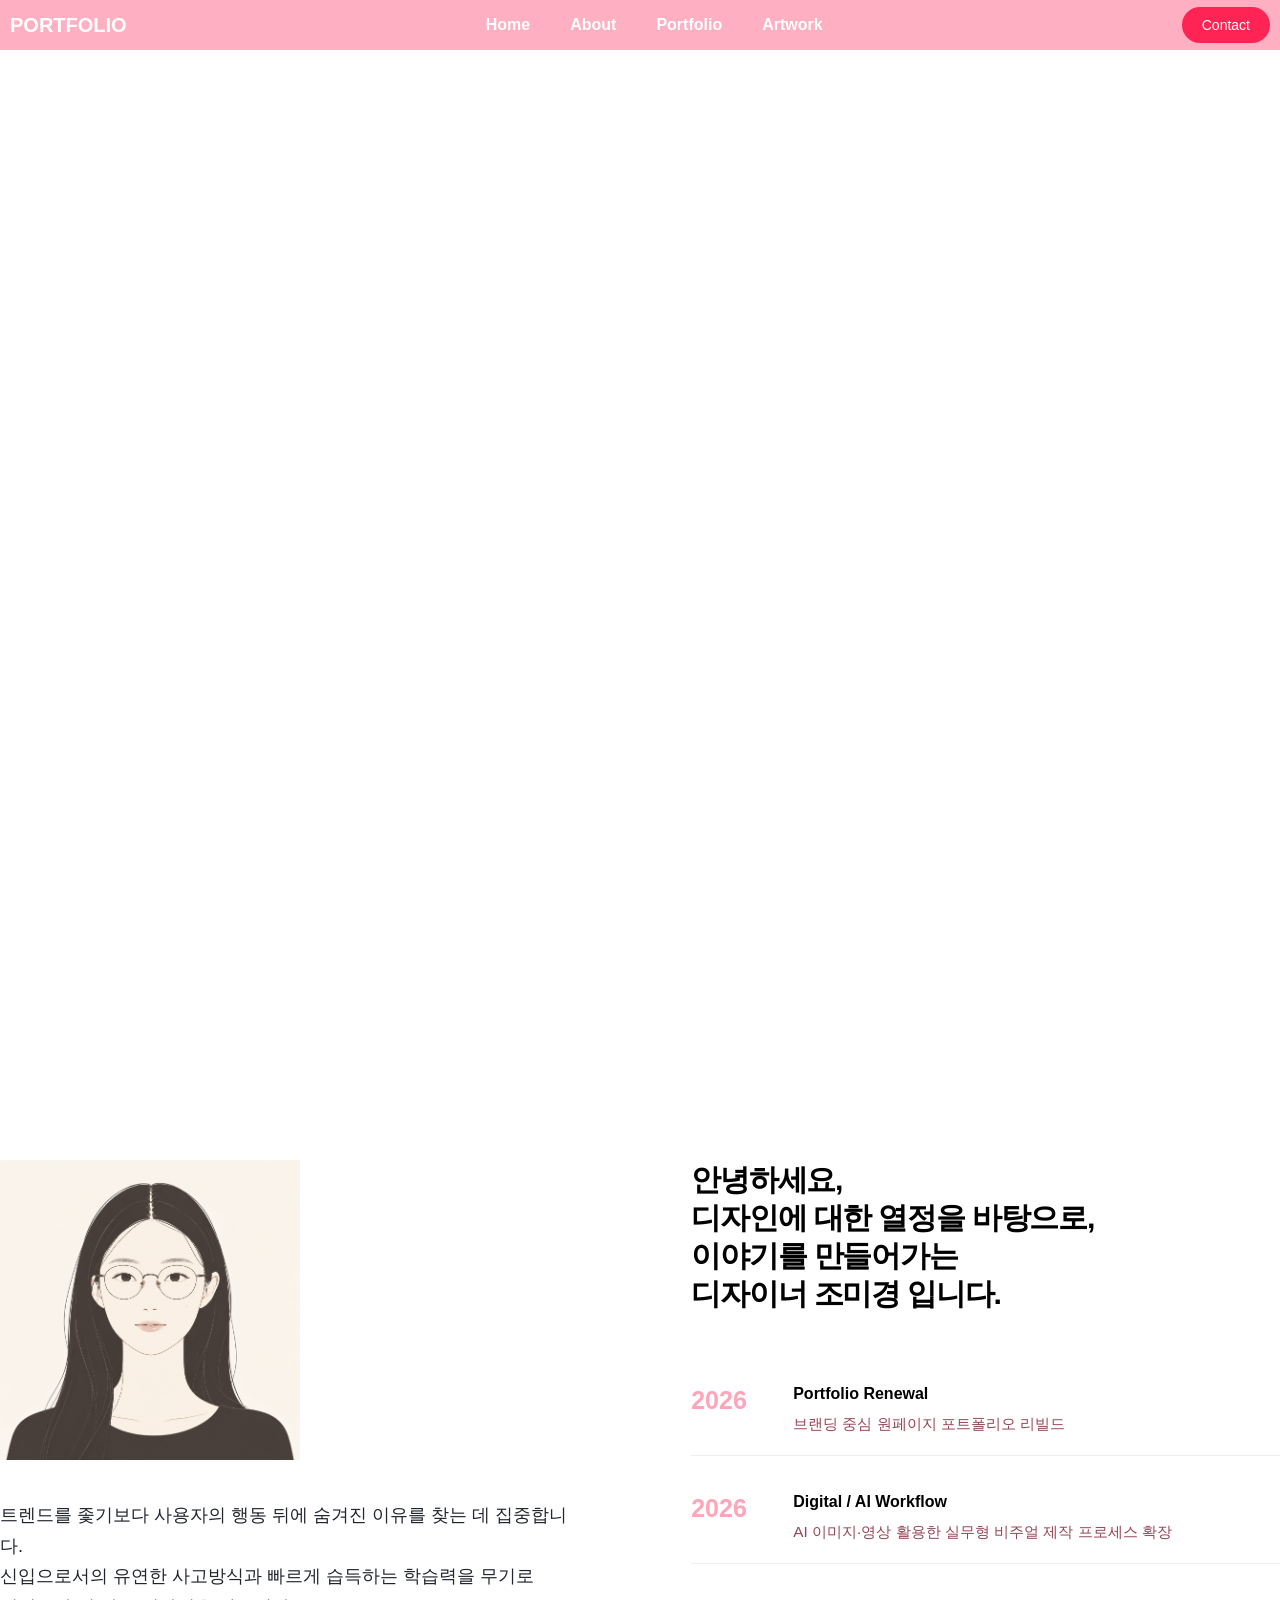
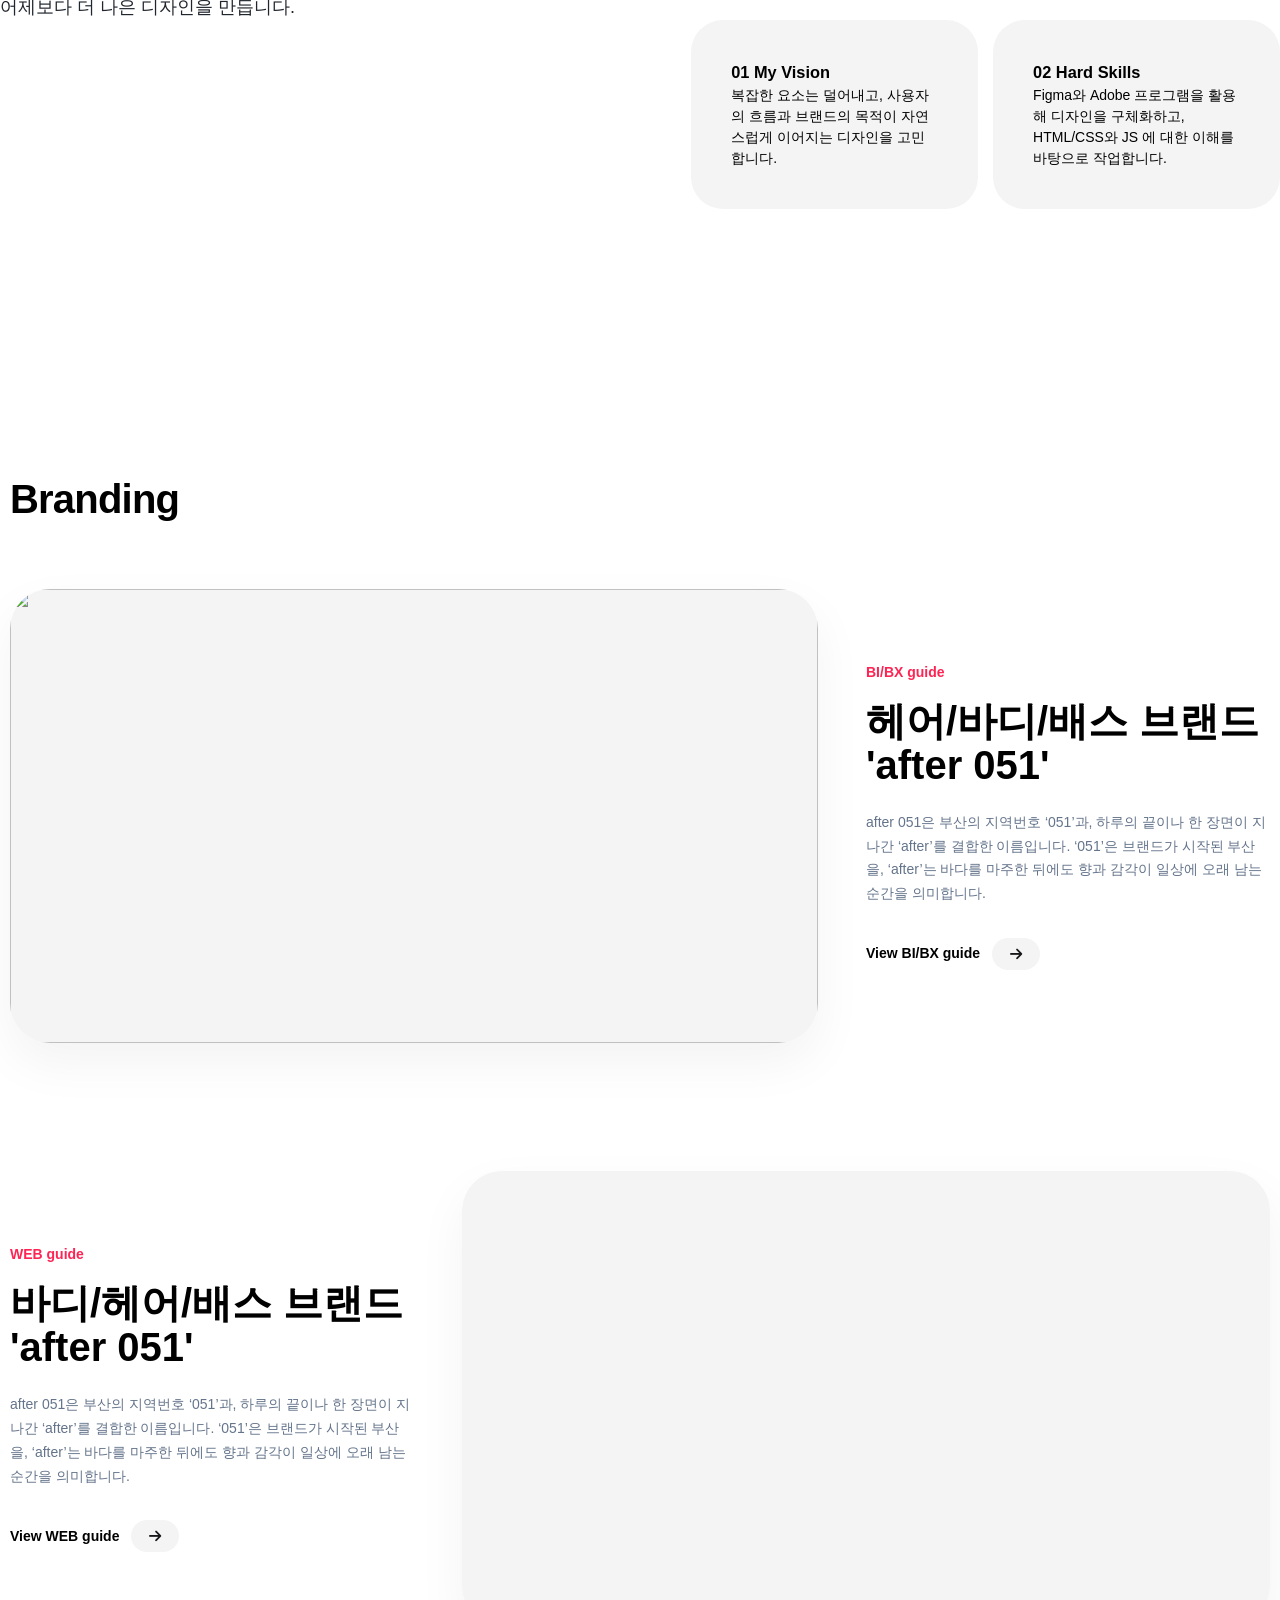
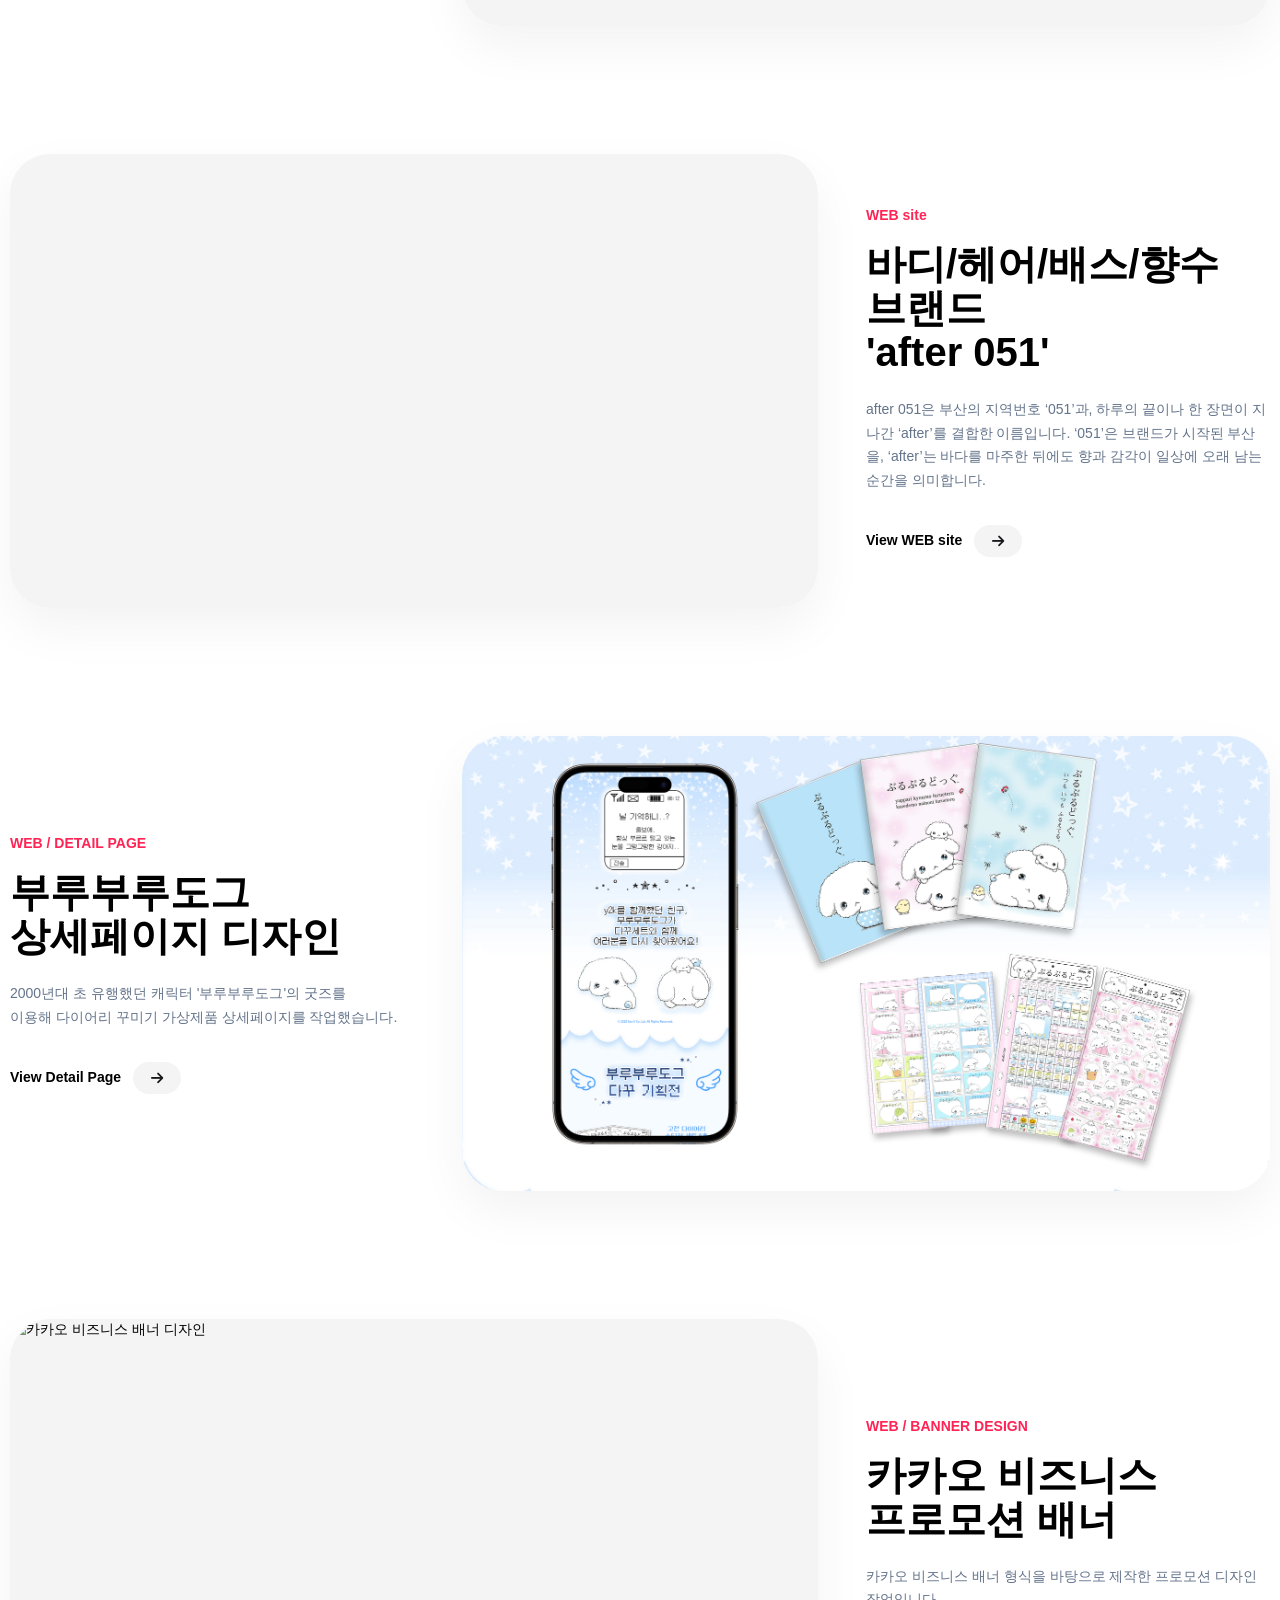
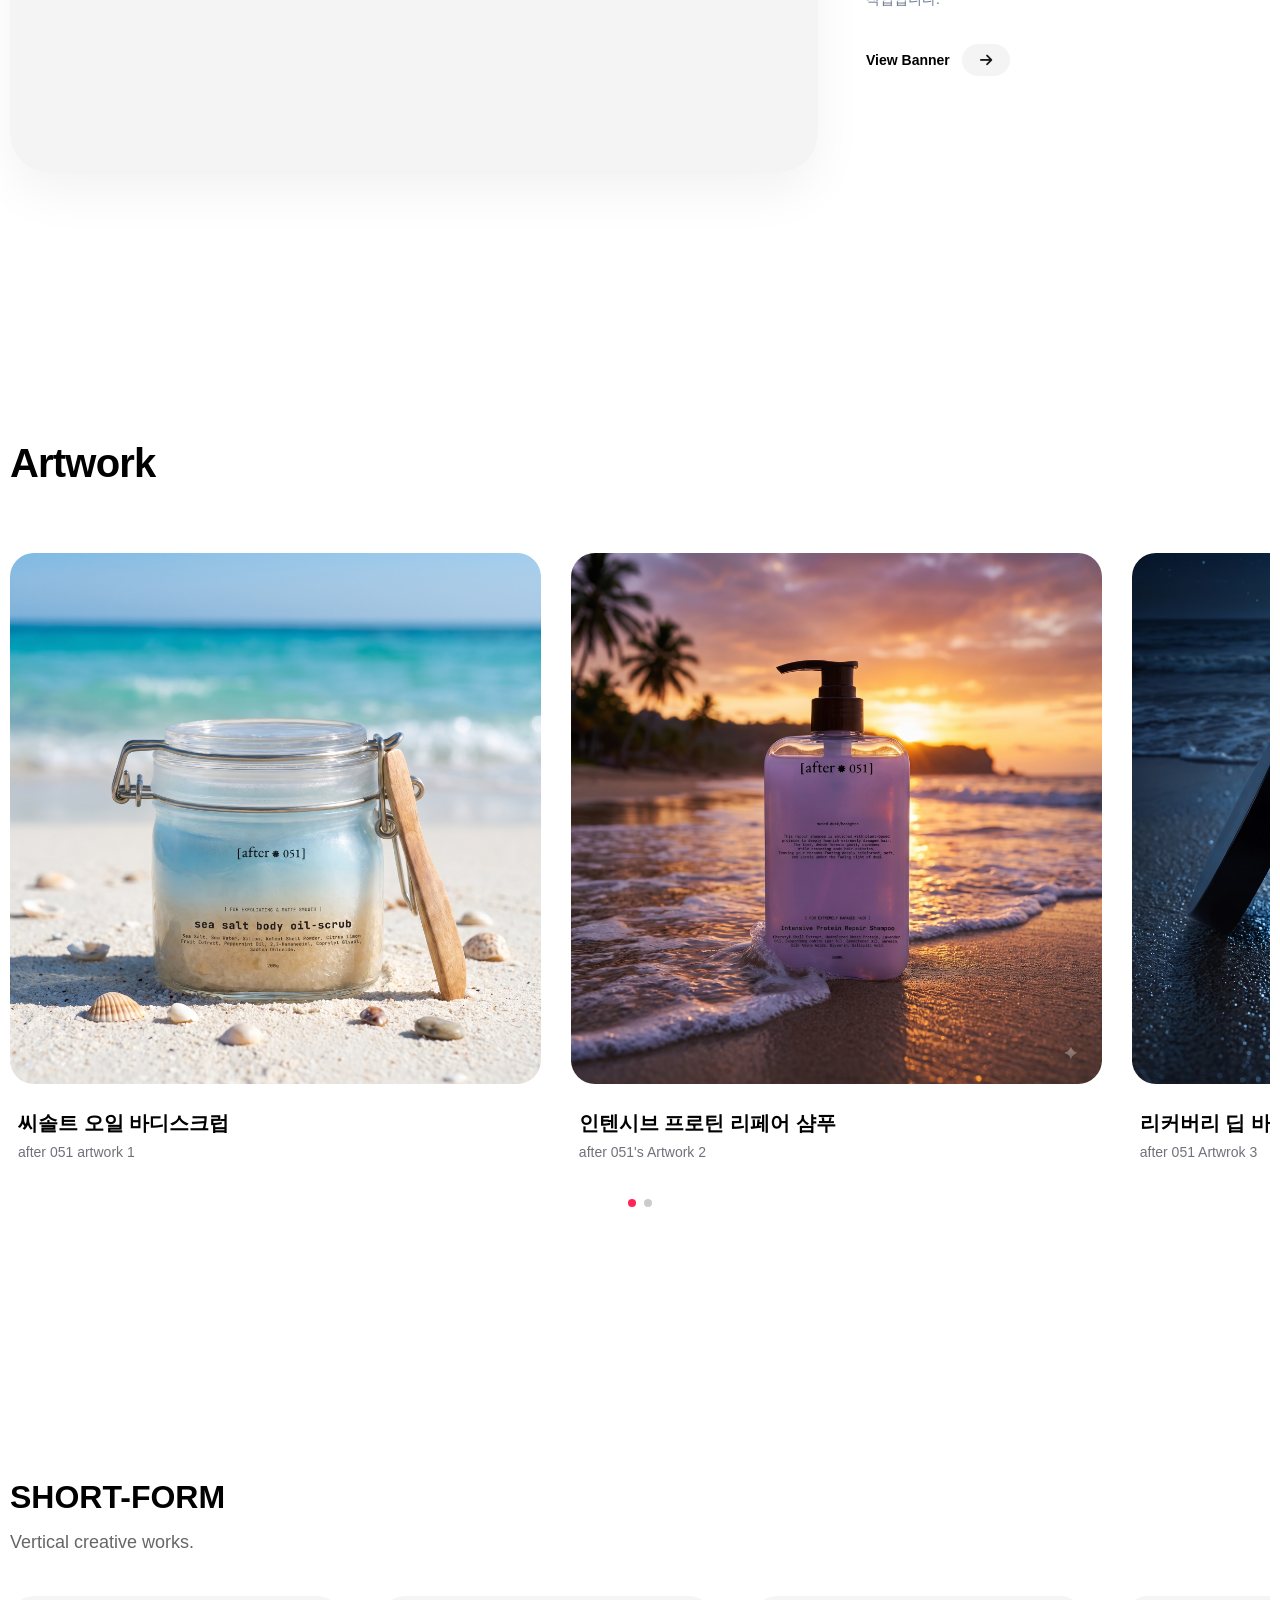
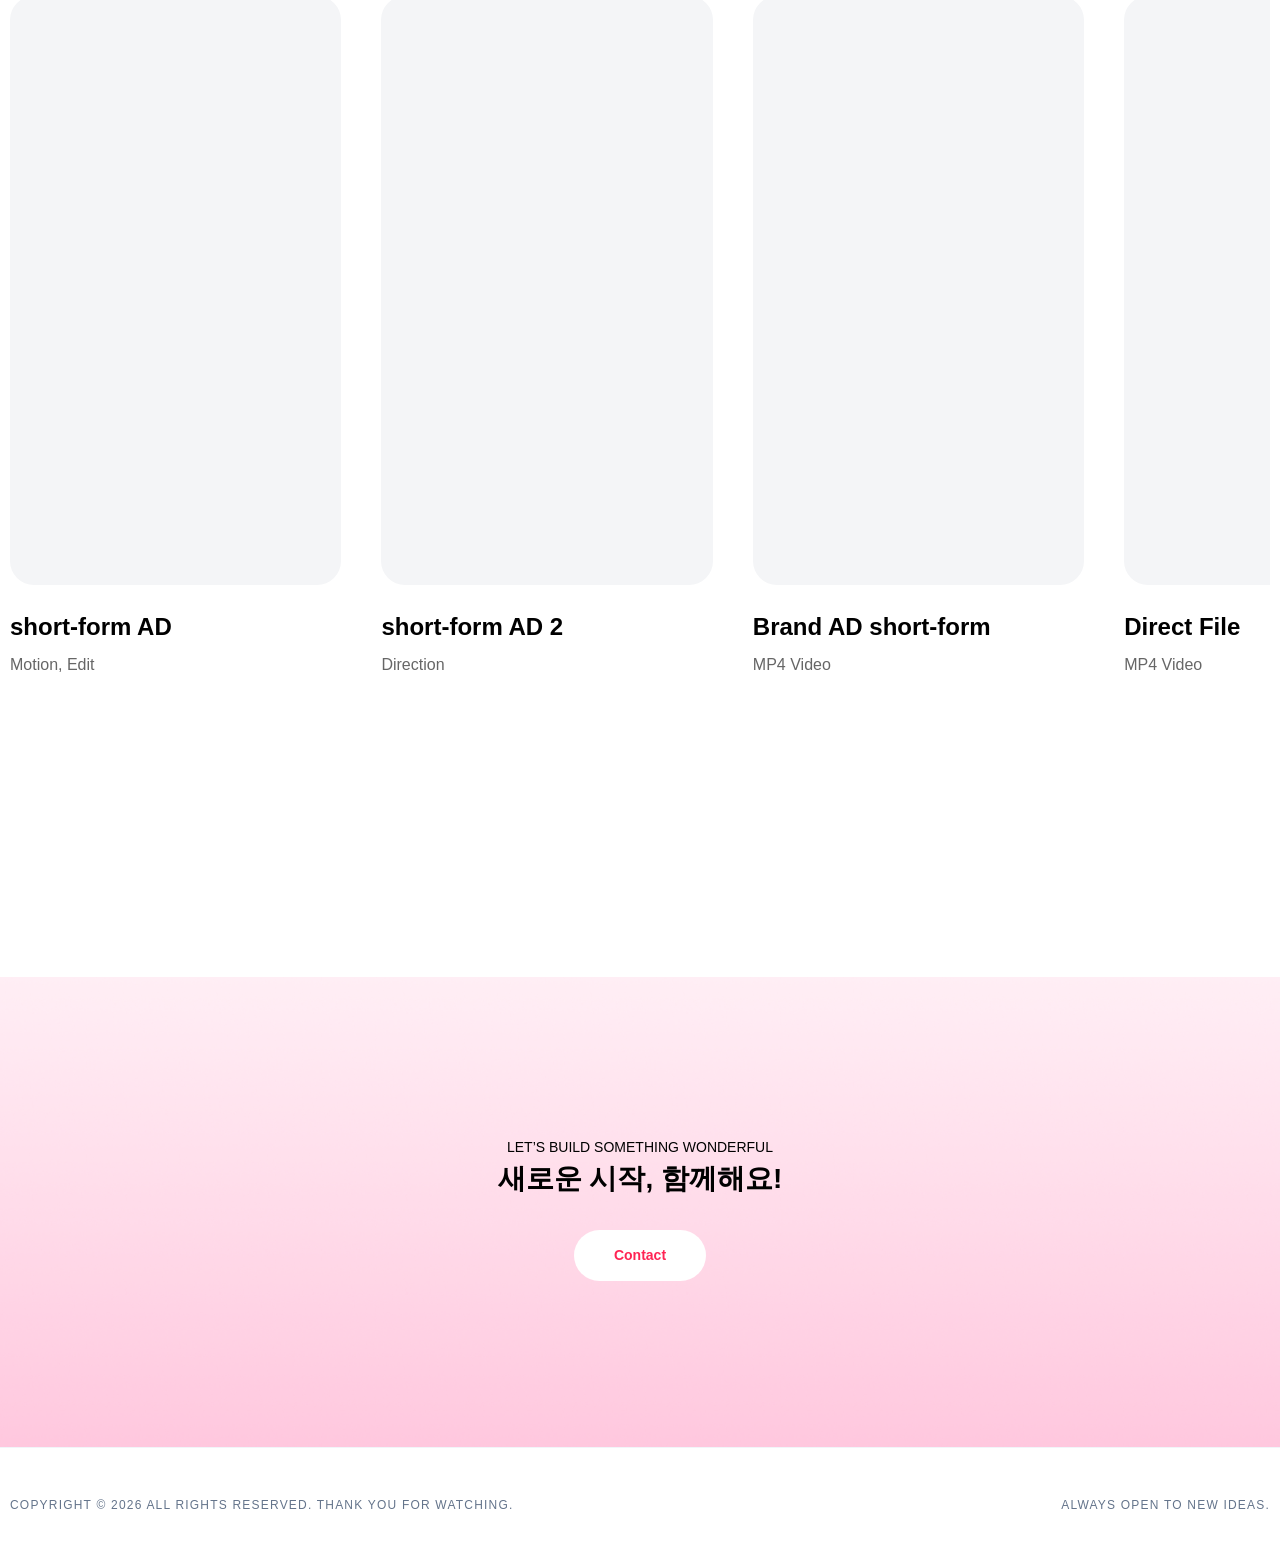
==== commit 299a2557: "0813-4" ====
--- a/index.html
+++ b/index.html
@@ -95,7 +95,7 @@
                     <h3 class="about-title">
                         안녕하세요,<br>
                         디자인에 대한 열정을 바탕으로,<br>
-                        저만의 시선과 이야기를 만들어가는<br>
+                        이야기를 만들어가는<br>
                         디자이너 조미경 입니다.
                     </h3>
 
@@ -140,7 +140,7 @@
 
                             <p>
                                 Figma와 Adobe 프로그램을 활용해 디자인을 구체화하고,
-                                HTML/CSS와 JavaScript에 대한 이해를 바탕으로 협업합니다.
+                                HTML/CSS와 JS 에 대한 이해를 바탕으로 작업합니다.
                             </p>
                         </article>
                     </div>
